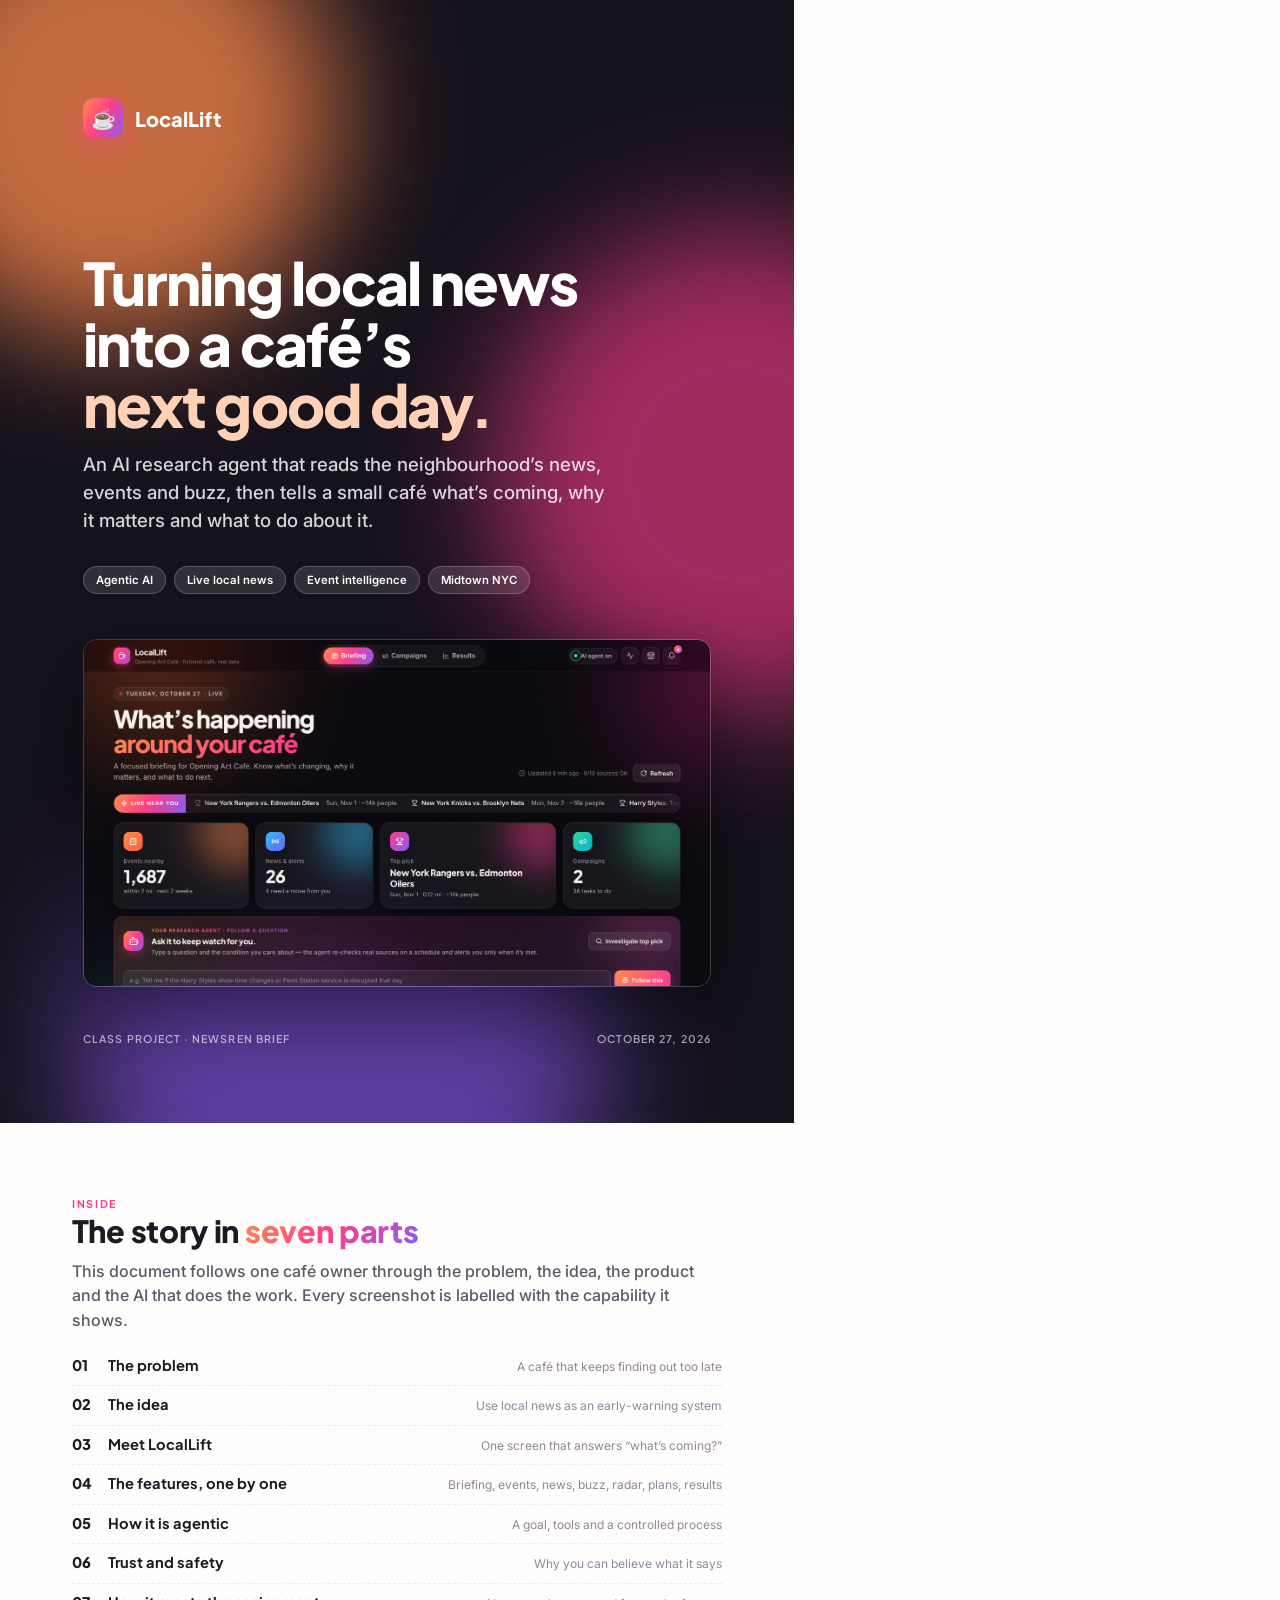
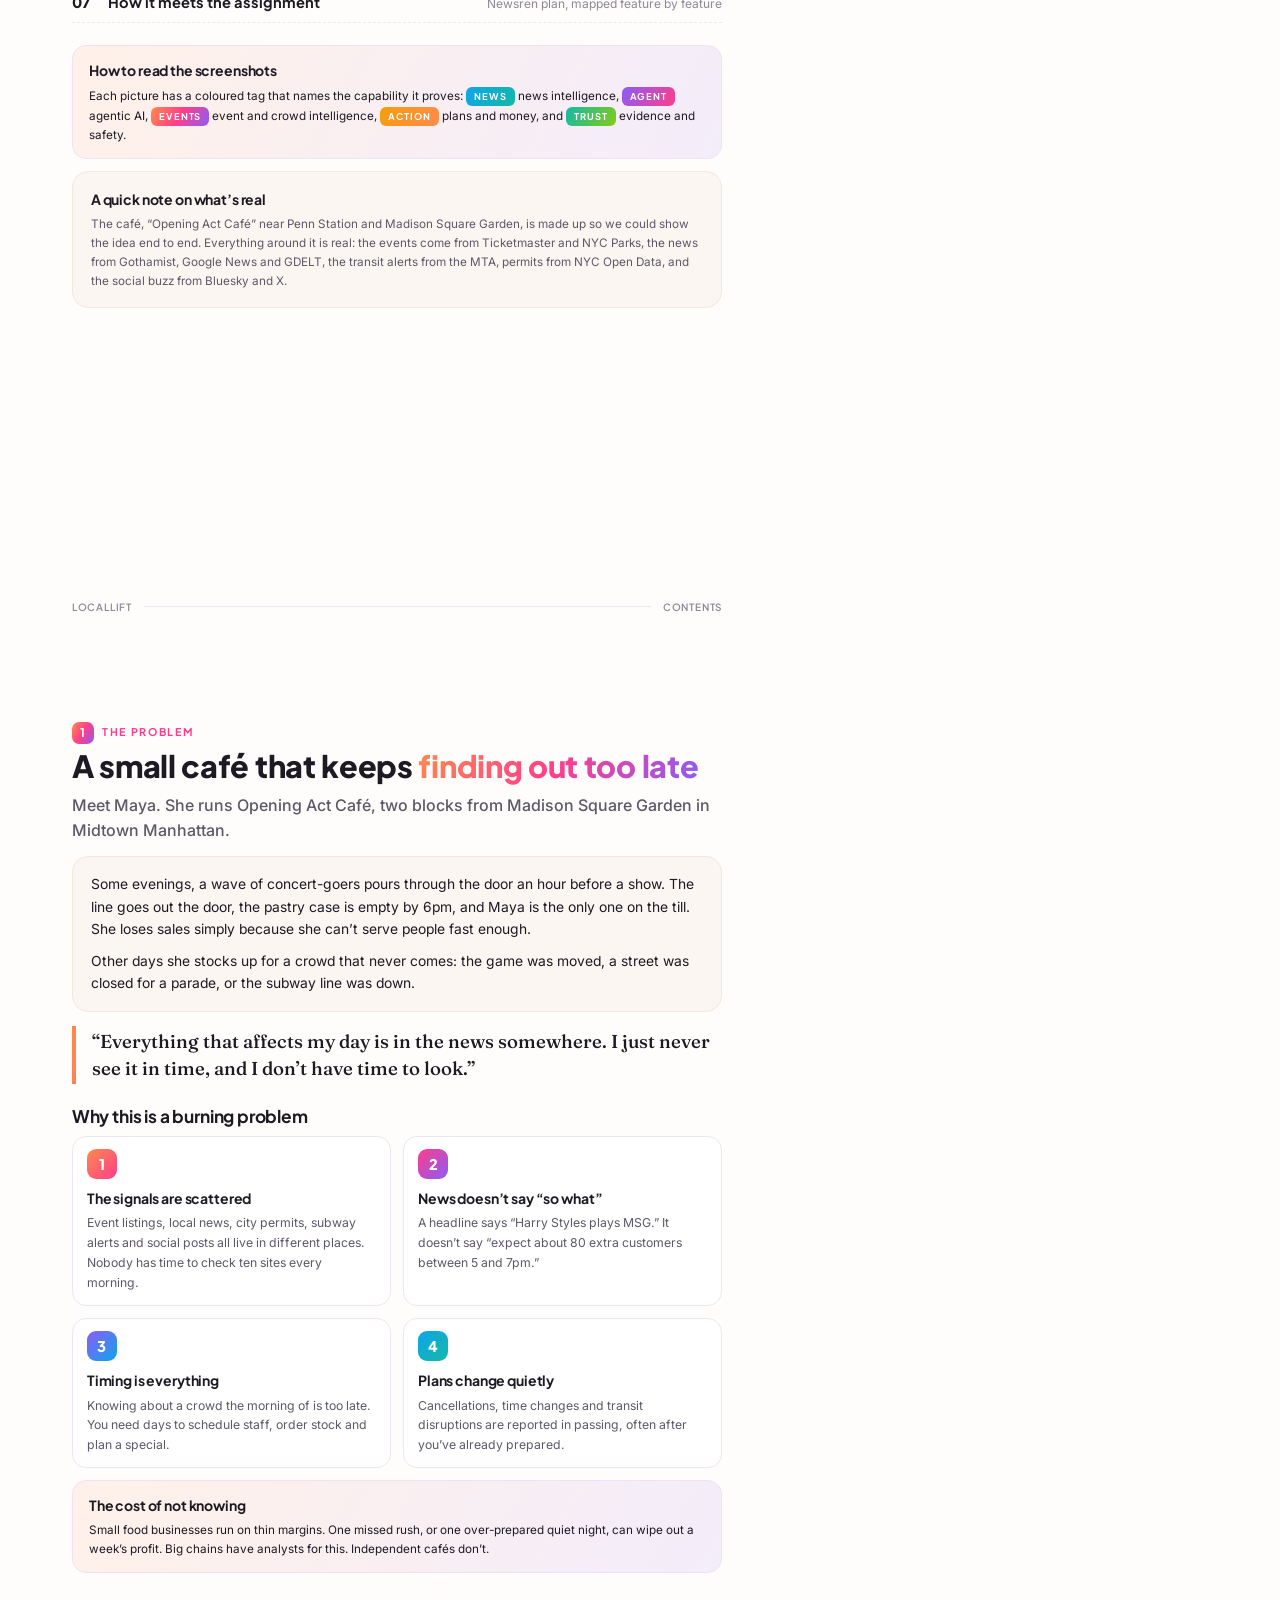
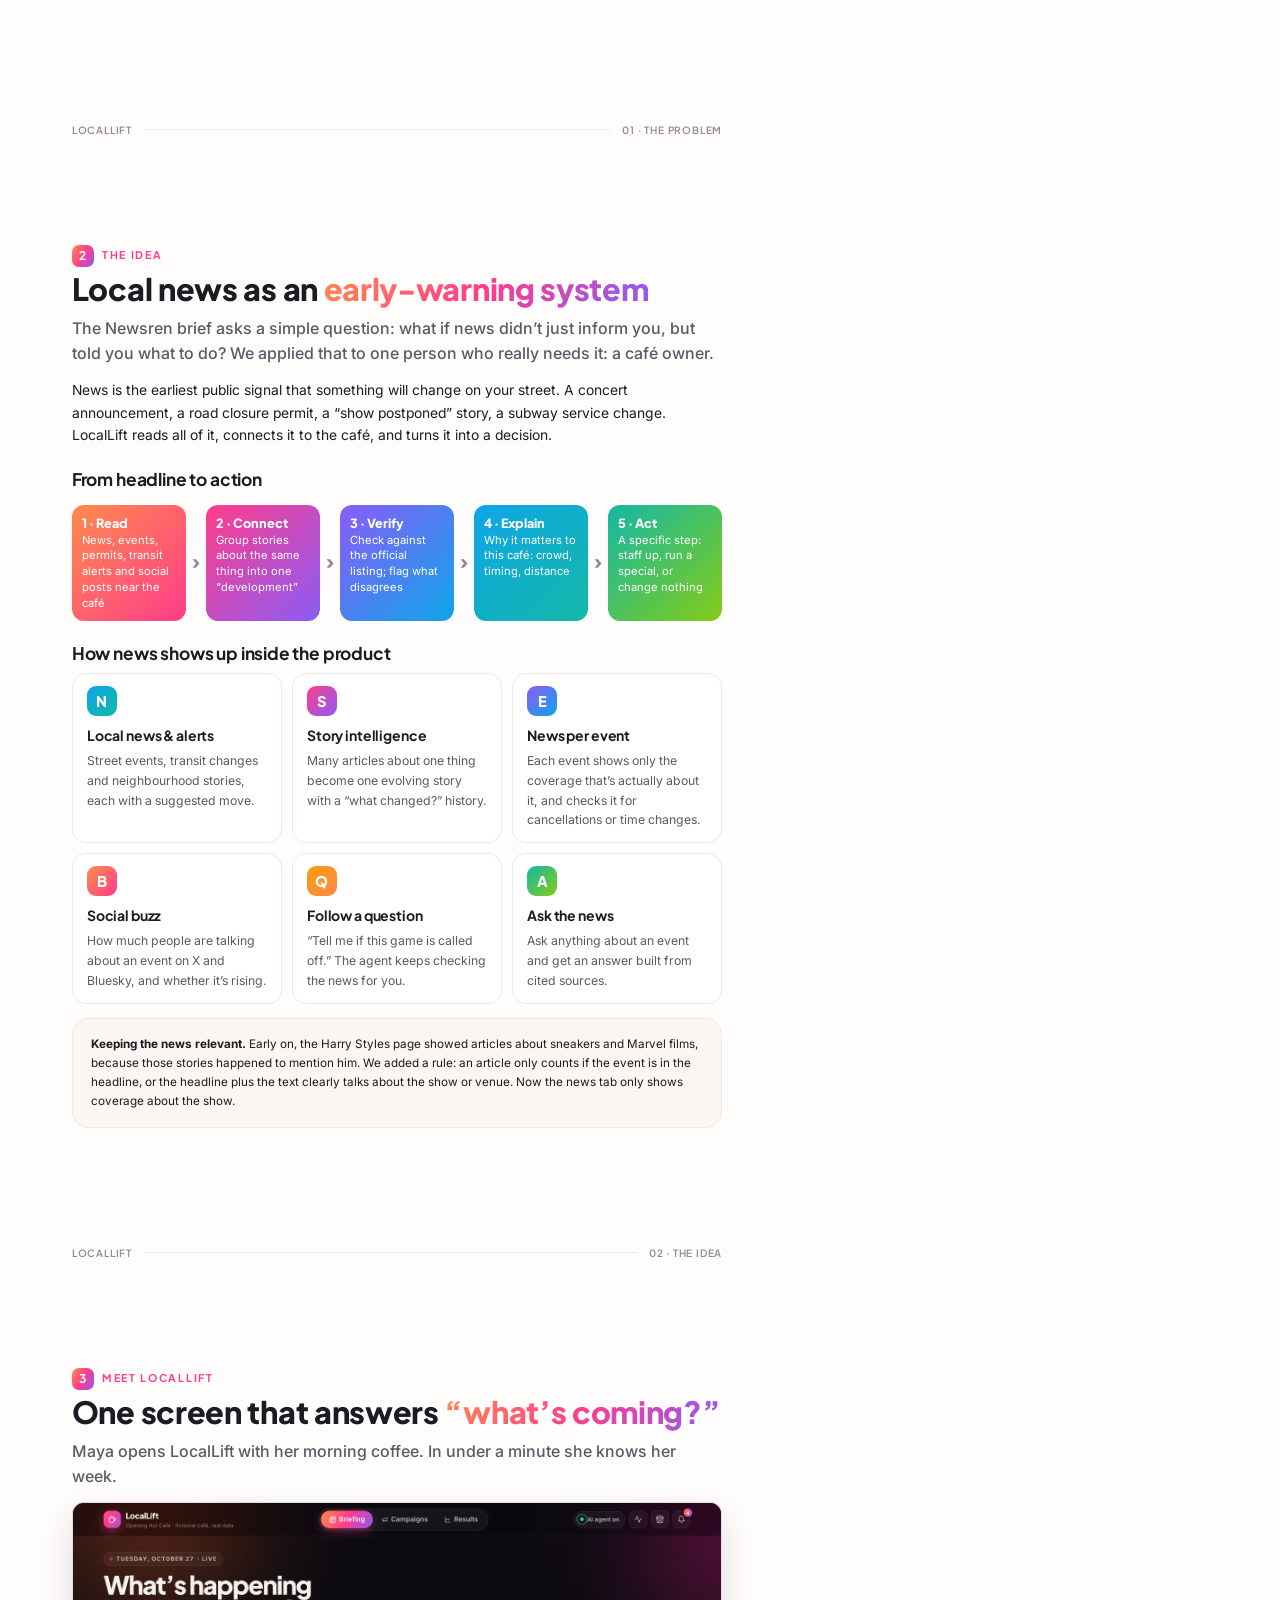
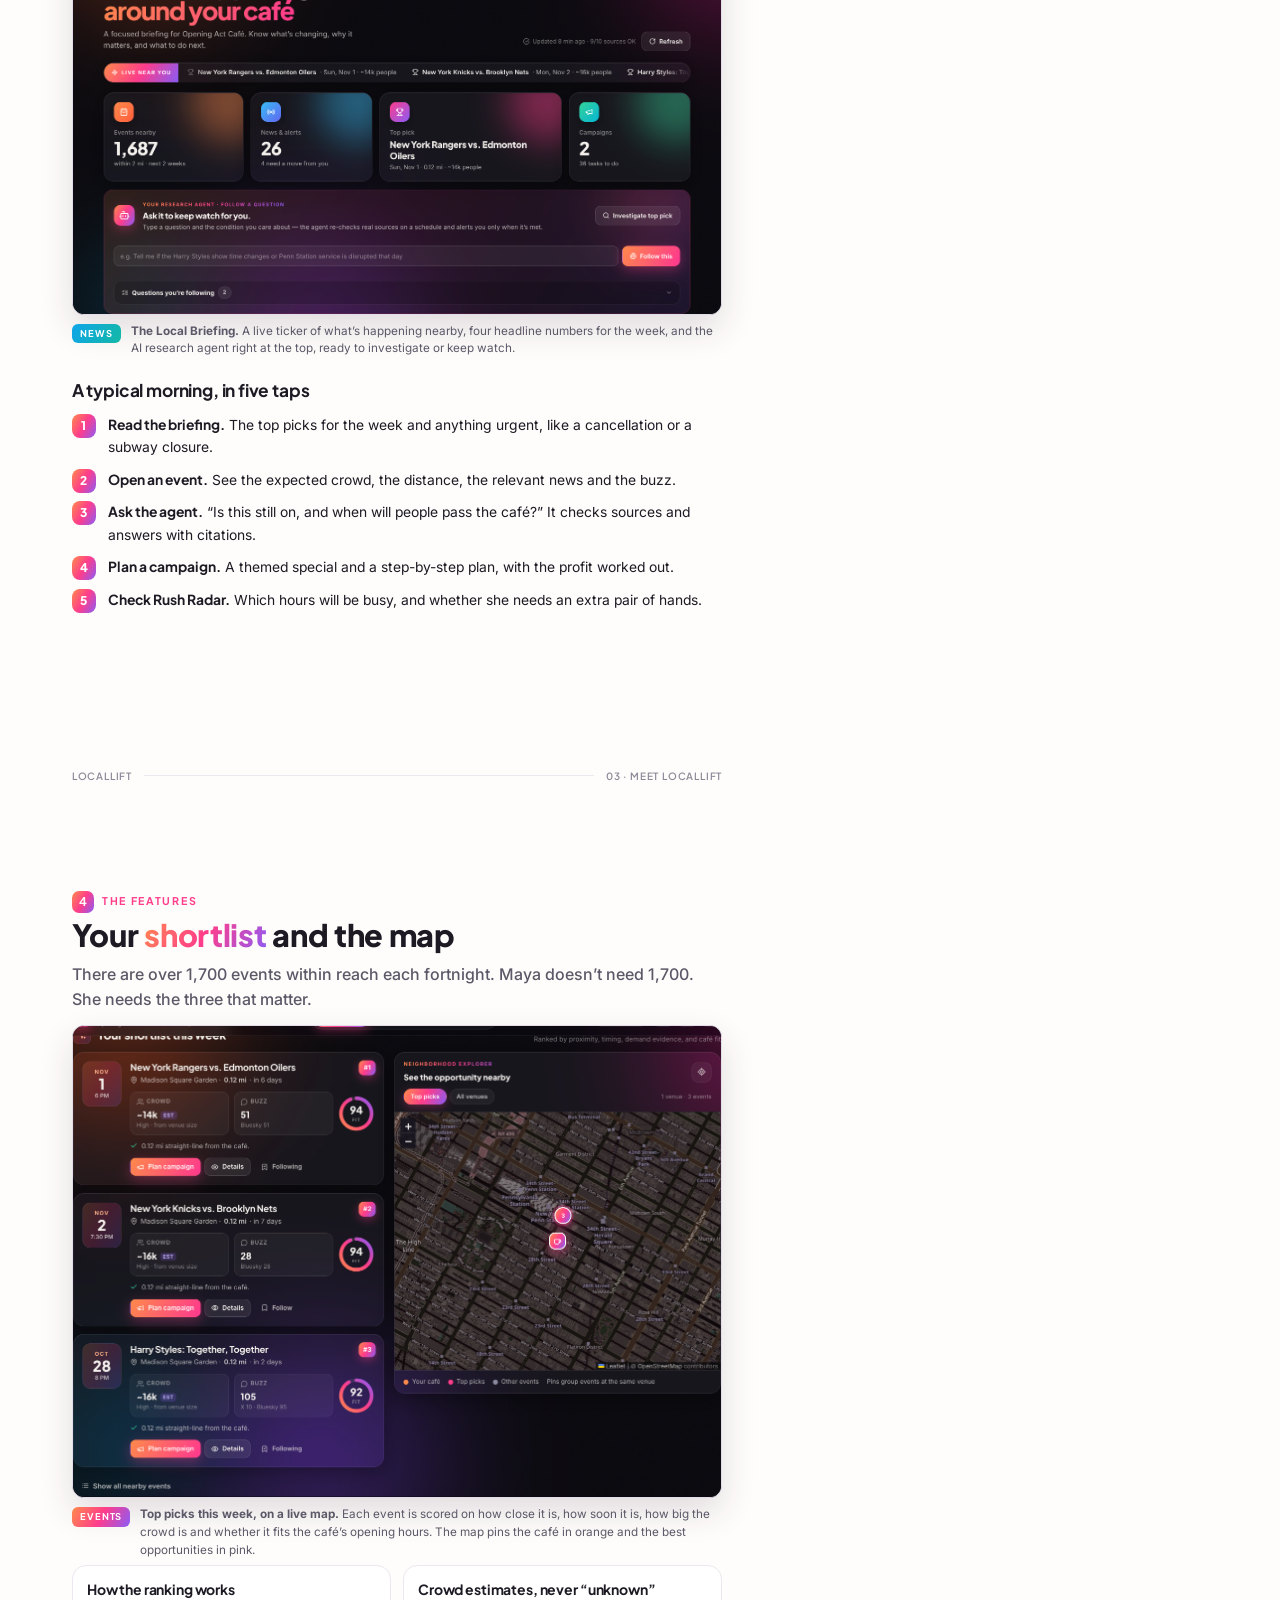
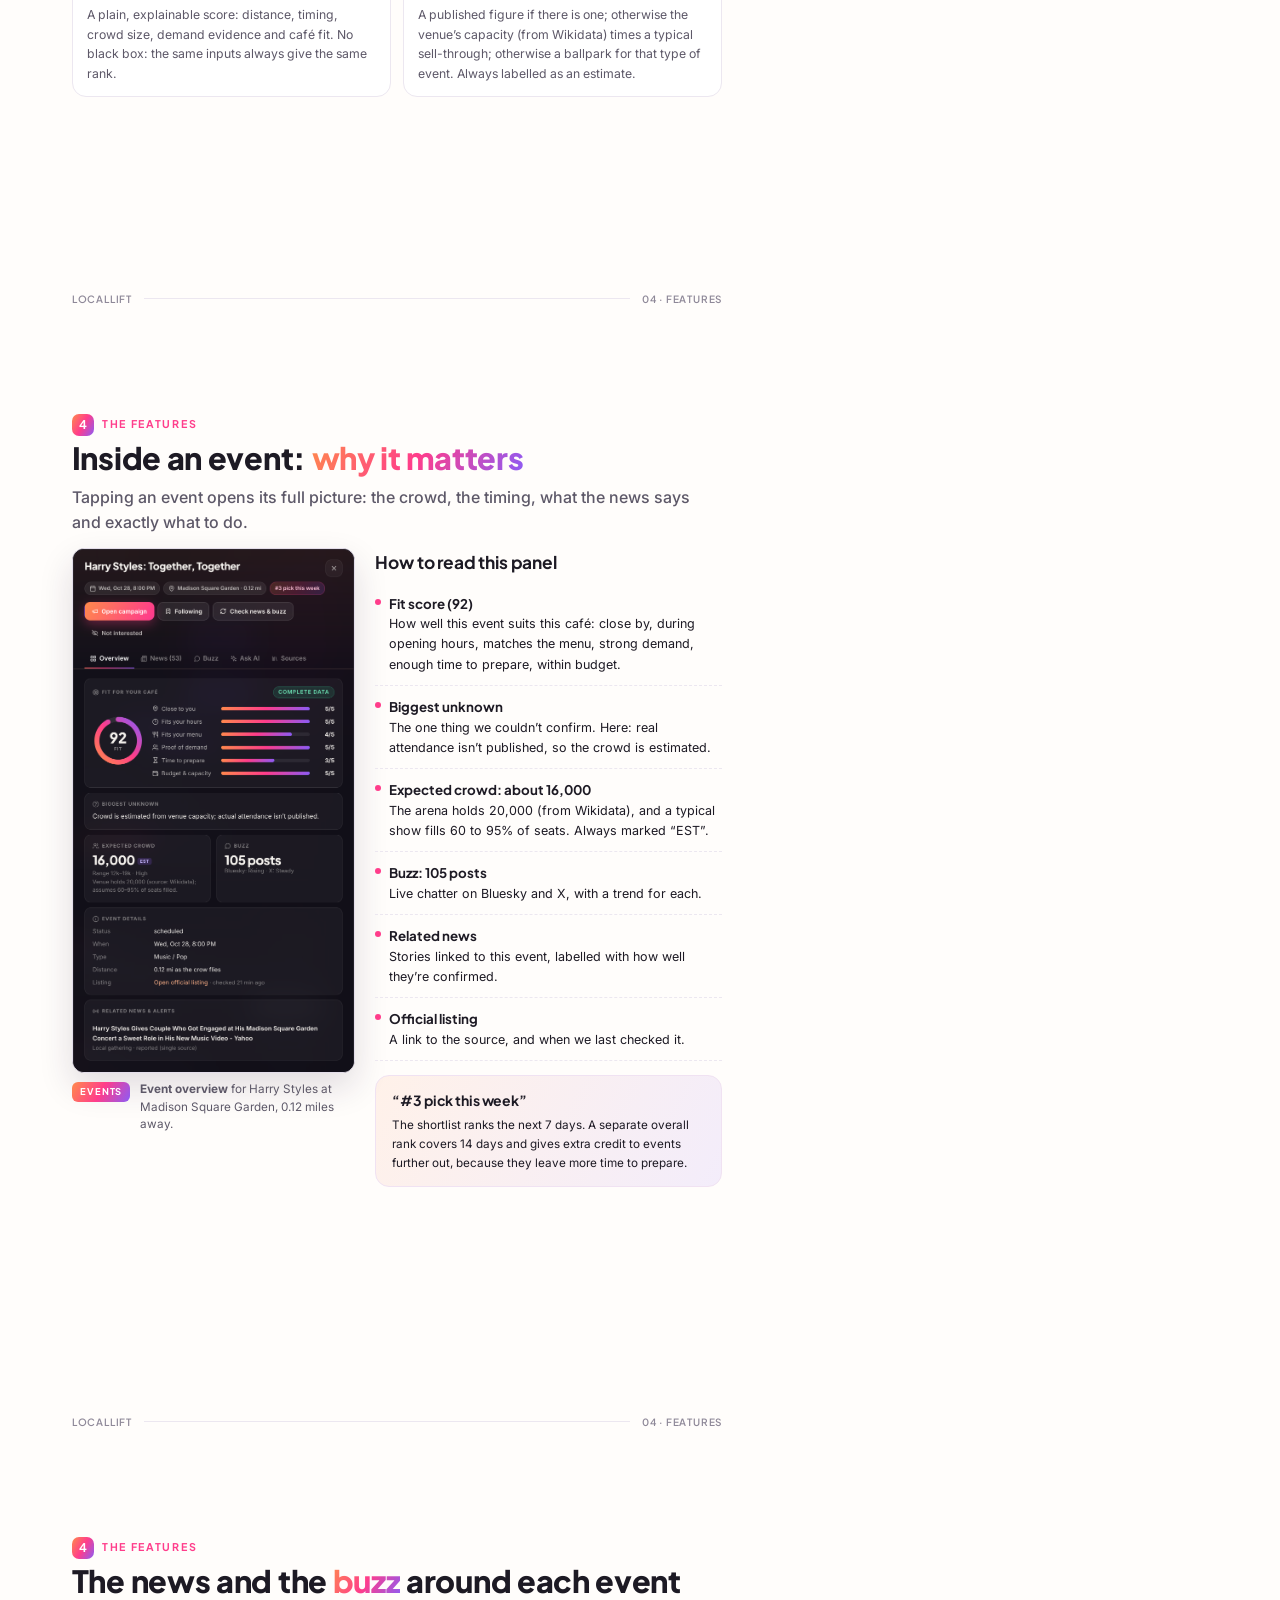
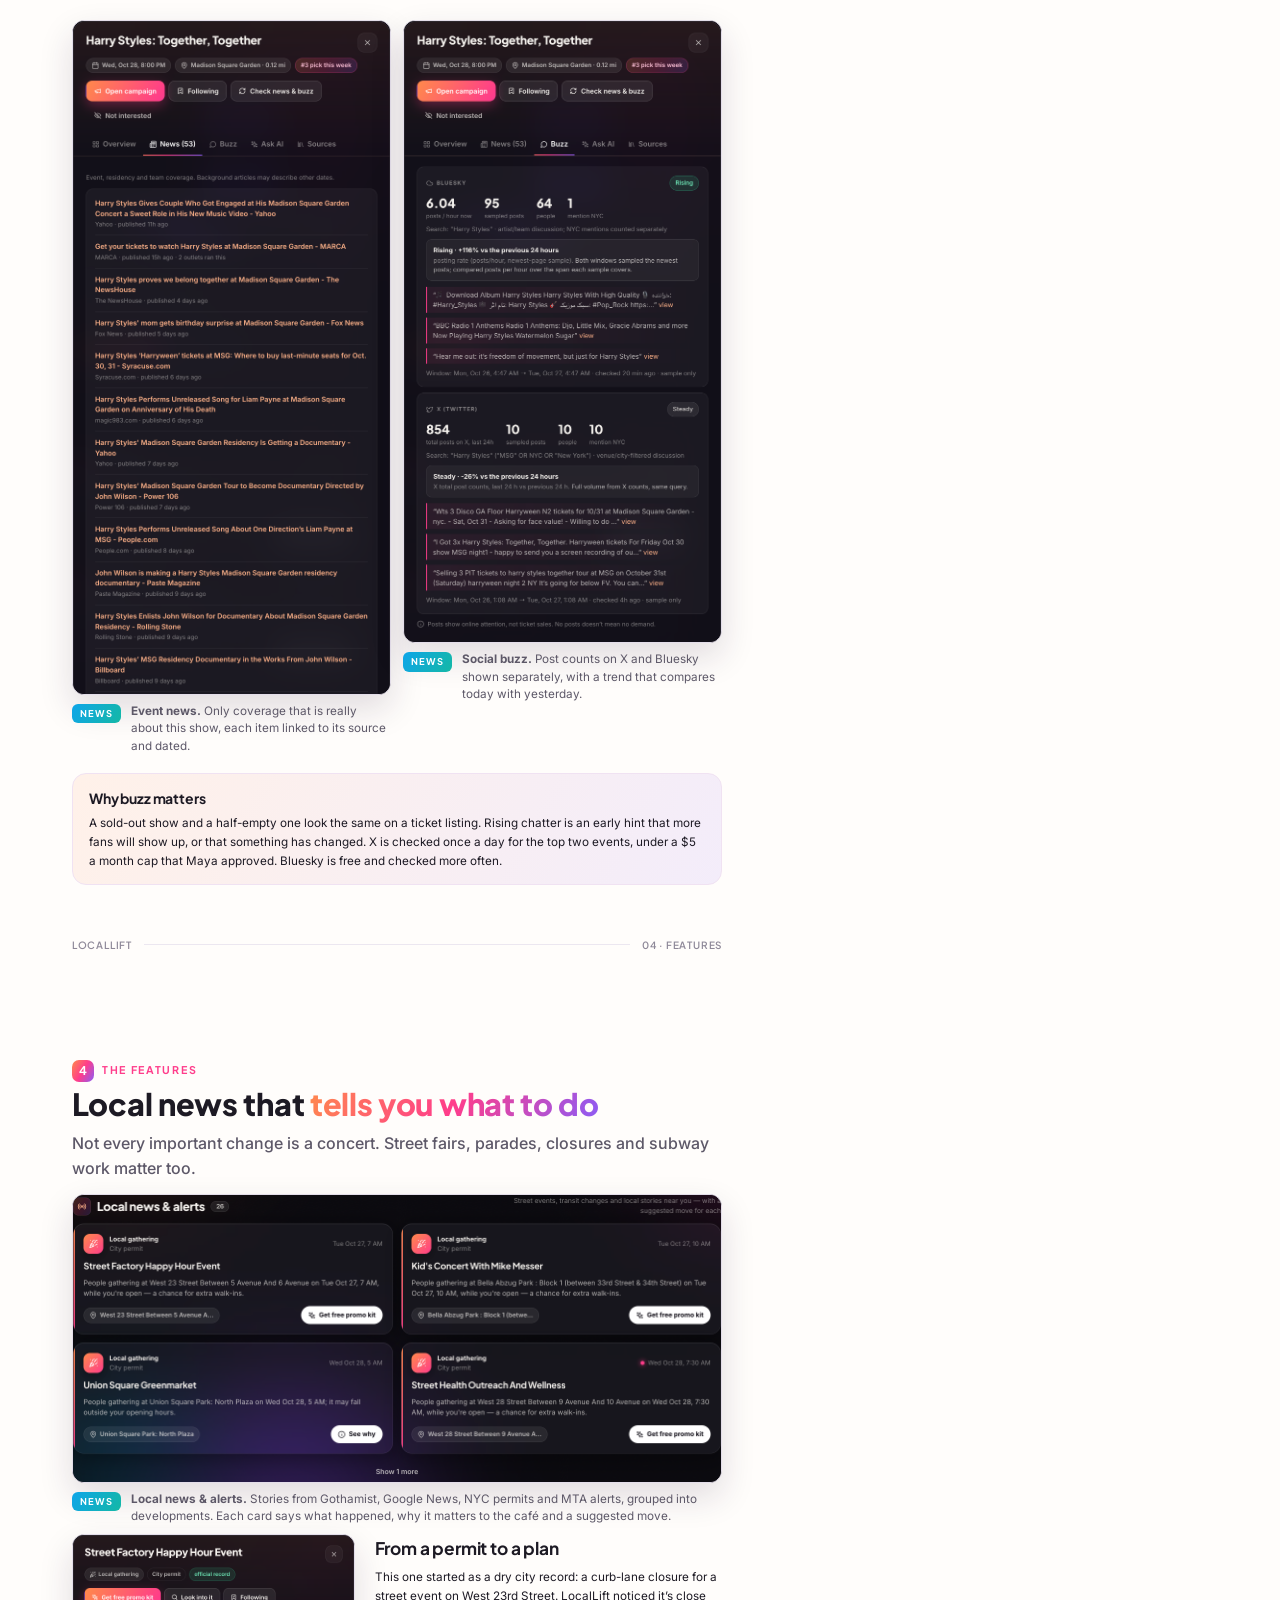
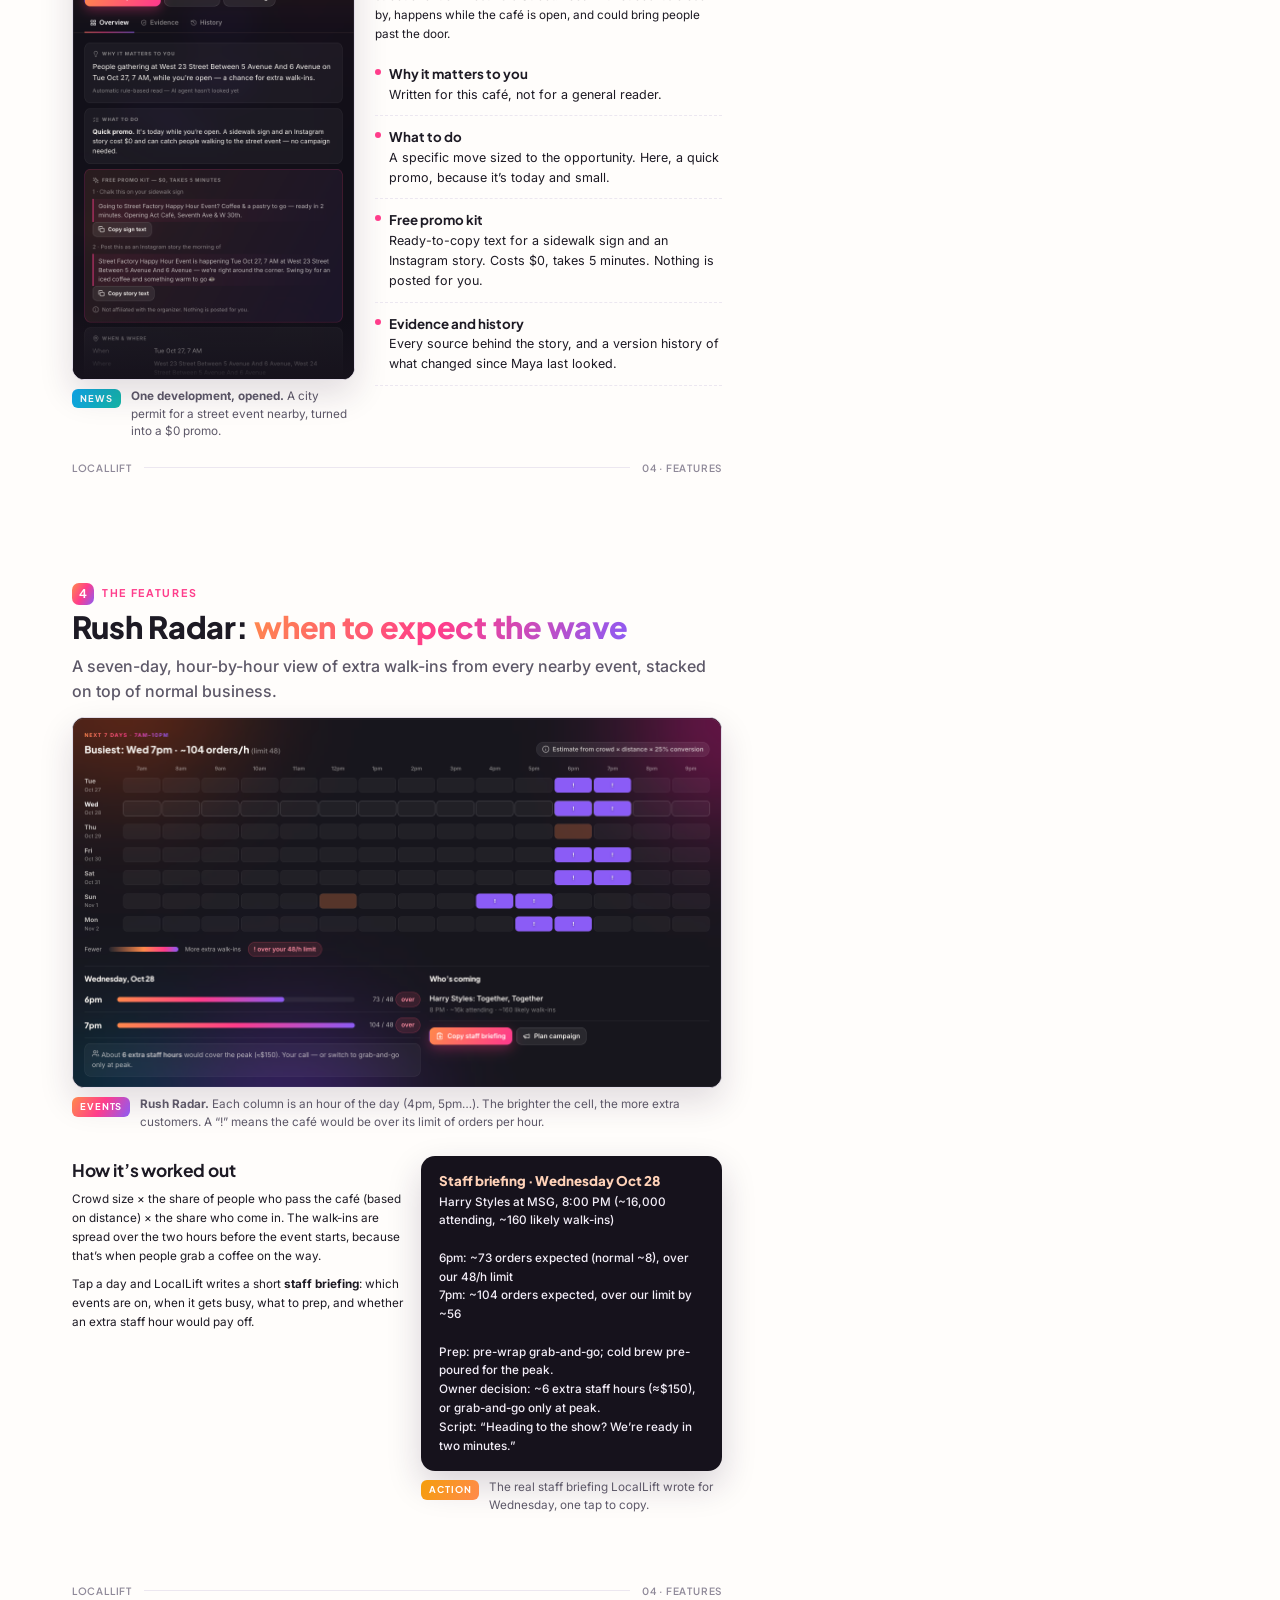
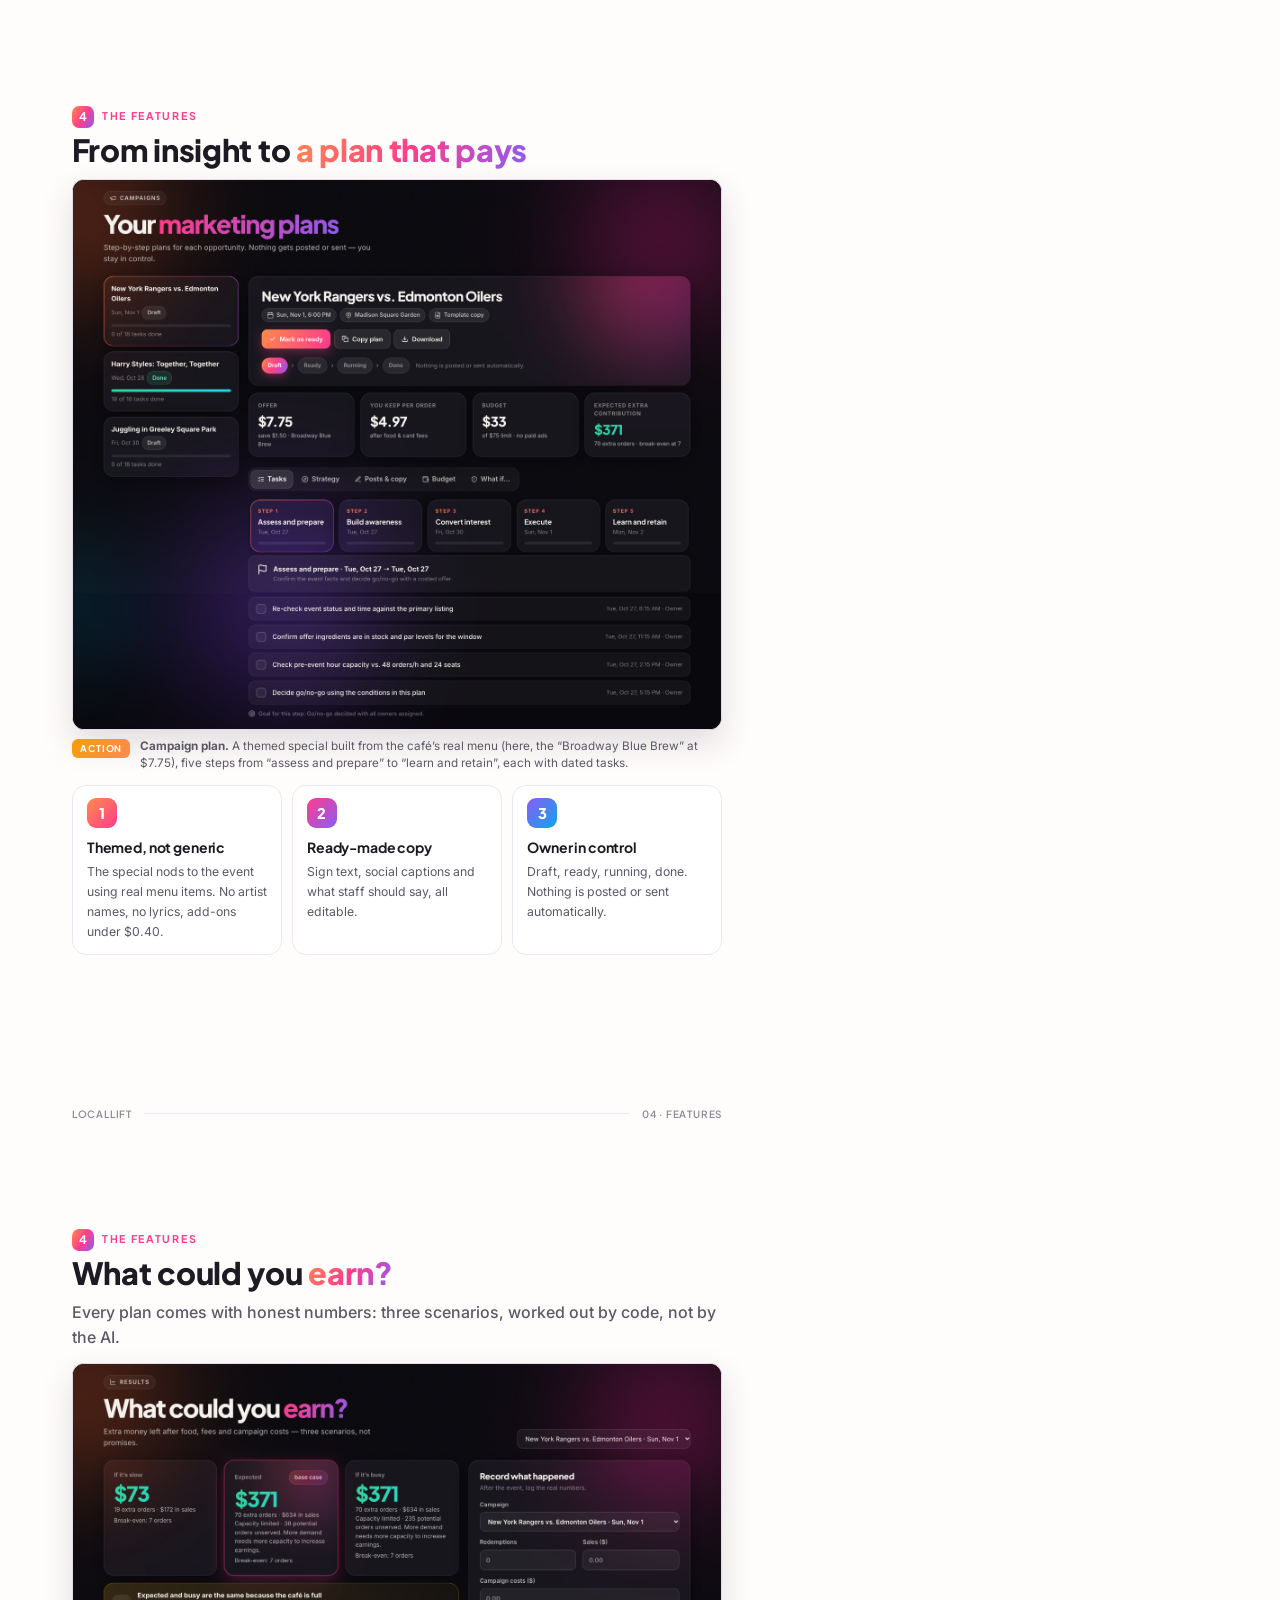
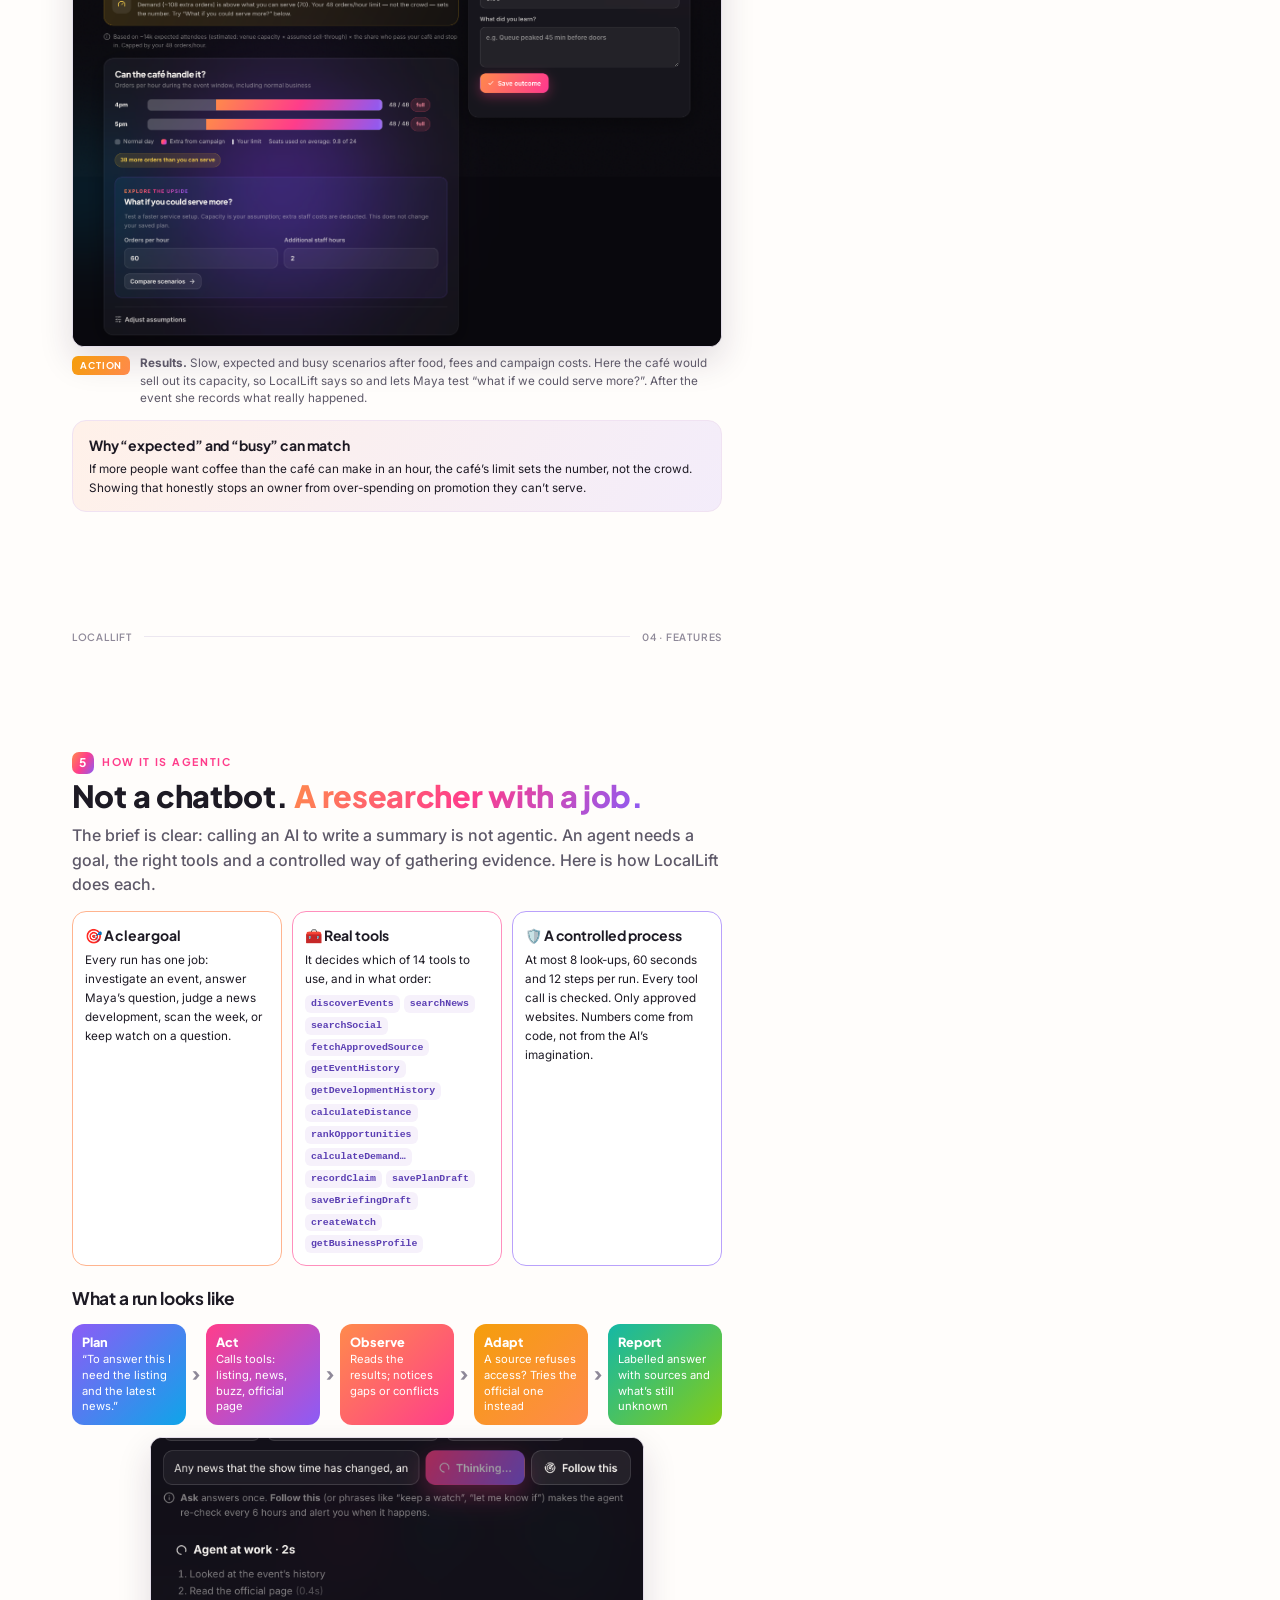
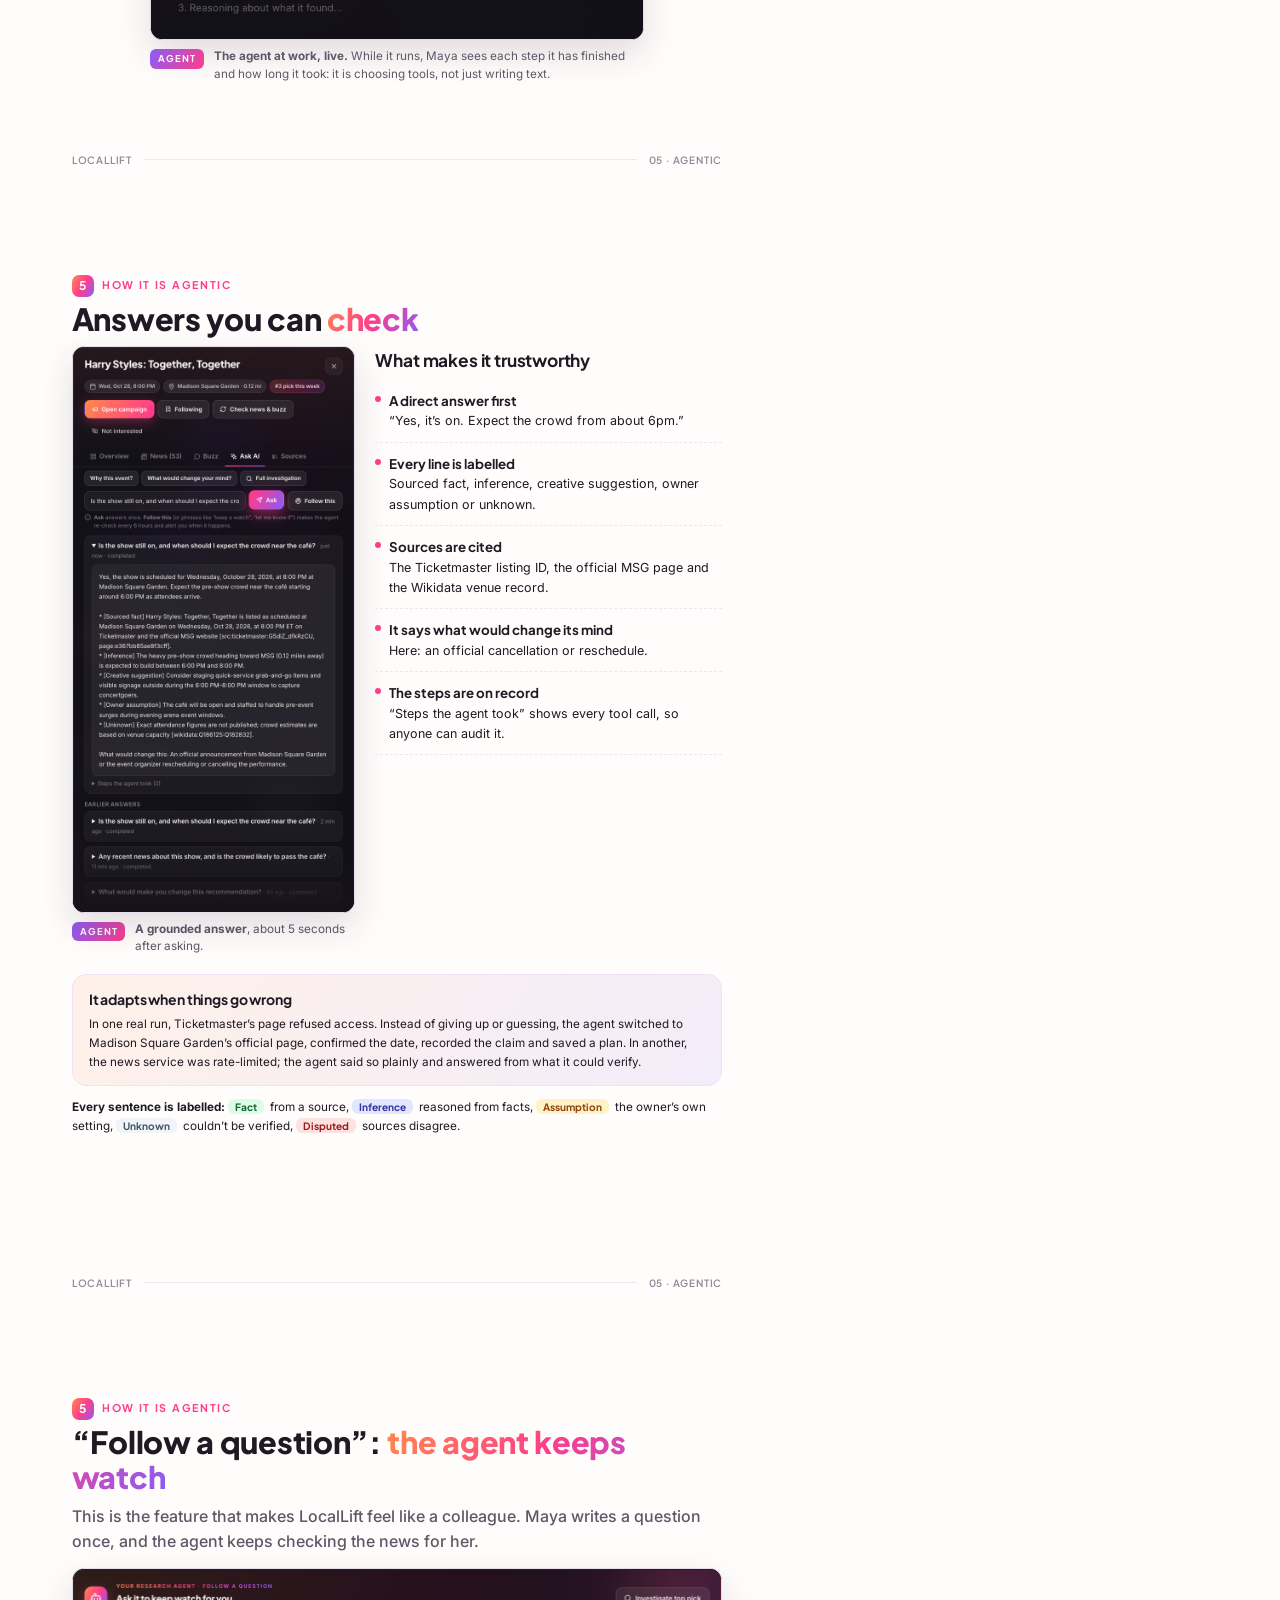
==== docs/report/LocalLift_Story.html @ f9c0c50f "LocalLift: agentic local-news intelligence for a café FastAPI app, background worker, AI research ag" ====
<!doctype html>
<html lang="en">
<head>
<meta charset="utf-8">
<title>LocalLift — The Story</title>
<link rel="stylesheet" href="https://fonts.googleapis.com/css2?family=Inter:wght@400;500;600;700&family=Plus+Jakarta+Sans:wght@500;600;700;800&family=Fraunces:opsz,wght@9..144,500;9..144,600&display=swap">
<style>
  @page { size: A4; margin: 0; }
  :root {
    --ink: #1d1a24; --soft: #5d5868; --faint: #8e8898; --line: #ece7f0;
    --paper: #fffdfb; --cream: #fbf6f1;
    --orange: #ff8a4c; --pink: #ff3d8b; --violet: #8b5cf6; --teal: #14b8a6; --sky: #0ea5e9; --amber: #f59e0b;
    --grad: linear-gradient(120deg, #ff8a4c 0%, #ff3d8b 50%, #8b5cf6 100%);
    --night: #16121c;
  }
  * { box-sizing: border-box; }
  html, body { margin: 0; padding: 0; background: var(--paper); color: var(--ink);
    font: 400 10.4pt/1.62 Inter, system-ui, sans-serif; -webkit-print-color-adjust: exact; print-color-adjust: exact; }
  .page { width: 794px; height: 1123px; padding: 20mm 19mm 18mm; position: relative; page-break-after: always; overflow: hidden; }
  .page:last-child { page-break-after: auto; }
  h1, h2, h3, h4 { font-family: "Plus Jakarta Sans", Inter, sans-serif; margin: 0; letter-spacing: -.01em; }
  h2 { font-size: 23pt; line-height: 1.15; font-weight: 800; margin: 4px 0 10px; }
  h3 { font-size: 13pt; font-weight: 700; margin: 18px 0 6px; }
  h4 { font-size: 10.5pt; font-weight: 700; margin: 0 0 4px; }
  p { margin: 0 0 9px; }
  .grad { background: var(--grad); -webkit-background-clip: text; background-clip: text; color: transparent; }
  .kicker { font: 700 8pt/1 "Plus Jakarta Sans"; letter-spacing: .16em; text-transform: uppercase; color: var(--pink); display: flex; align-items: center; gap: 8px; }
  .kicker .num { display: inline-grid; place-items: center; width: 22px; height: 22px; border-radius: 7px; background: var(--grad); color: #fff; letter-spacing: 0; font-size: 9pt; }
  .lead { font: 500 12pt/1.55 Inter; color: var(--soft); margin-bottom: 14px; }
  .serif { font-family: Fraunces, Georgia, serif; }
  .muted { color: var(--soft); }
  .small { font-size: 8.8pt; }
  .footer { position: absolute; bottom: 9mm; left: 19mm; right: 19mm; display: flex; justify-content: space-between;
    font: 600 7.5pt/1 "Plus Jakarta Sans"; color: var(--faint); letter-spacing: .08em; text-transform: uppercase; }
  .footer .bar { flex: 1; height: 1px; background: var(--line); margin: 0 12px; align-self: center; }

  /* cover */
  .cover { background: var(--night); color: #fff; padding: 0; }
  .cover .blob { position: absolute; border-radius: 50%; filter: blur(60px); opacity: .75; }
  .cover .b1 { width: 120mm; height: 120mm; background: #ff8a4c; top: -30mm; left: -30mm; }
  .cover .b2 { width: 130mm; height: 130mm; background: #ff3d8b; top: 60mm; right: -50mm; opacity: .6; }
  .cover .b3 { width: 140mm; height: 140mm; background: #8b5cf6; bottom: -50mm; left: 20mm; opacity: .6; }
  .cover .inner { position: relative; padding: 26mm 22mm; height: 1123px; display: flex; flex-direction: column; }
  .brand { display: flex; align-items: center; gap: 12px; font: 800 15pt "Plus Jakarta Sans"; }
  .brand .mark { width: 40px; height: 40px; border-radius: 12px; background: var(--grad); display: grid; place-items: center; box-shadow: 0 10px 30px rgba(255,61,139,.45); }
  .cover h1 { font-size: 44pt; line-height: 1.04; font-weight: 800; margin-top: 30mm; letter-spacing: -.03em; }
  .cover .sub { font: 500 14pt/1.5 Inter; color: rgba(255,255,255,.82); margin-top: 16px; max-width: 140mm; }
  .cover .chips { display: flex; flex-wrap: wrap; gap: 8px; margin-top: 22px; margin-bottom: 12mm; }
  .cover .chip { padding: 6px 12px; border-radius: 99px; background: rgba(255,255,255,.12); border: 1px solid rgba(255,255,255,.2); font: 600 8.5pt Inter; }
  .cover .shot-wrap { margin-top: auto; flex: none; border-radius: 14px; overflow: hidden; border: 1px solid rgba(255,255,255,.18); box-shadow: 0 30px 80px rgba(0,0,0,.5); max-height: 92mm; }
  .cover .shot-wrap img { width: 100%; display: block; }
  .cover .meta { display: flex; justify-content: space-between; margin-top: 12mm; font: 600 8pt "Plus Jakarta Sans"; letter-spacing: .1em; text-transform: uppercase; color: rgba(255,255,255,.6); }

  /* blocks */
  .story { background: var(--cream); border-radius: 16px; padding: 16px 18px; border: 1px solid #f2e8de; margin: 12px 0; }
  .story p:last-child { margin: 0; }
  .quote { font: 500 14pt/1.45 Fraunces, Georgia, serif; color: var(--ink); border-left: 4px solid; border-image: var(--grad) 1; padding: 2px 0 2px 16px; margin: 14px 0; }
  .grid2 { display: grid; grid-template-columns: 1fr 1fr; gap: 12px; }
  .grid3 { display: grid; grid-template-columns: repeat(3, 1fr); gap: 10px; }
  .tile { border: 1px solid var(--line); border-radius: 14px; padding: 12px 14px; background: #fff; }
  .tile .ic { width: 30px; height: 30px; border-radius: 9px; display: grid; place-items: center; color: #fff; font: 800 11pt "Plus Jakarta Sans"; margin-bottom: 8px; }
  .tile p { font-size: 9.2pt; color: var(--soft); margin: 0; }
  .c1 { background: linear-gradient(135deg,#ff8a4c,#ff3d8b); } .c2 { background: linear-gradient(135deg,#ff3d8b,#8b5cf6); }
  .c3 { background: linear-gradient(135deg,#8b5cf6,#0ea5e9); } .c4 { background: linear-gradient(135deg,#0ea5e9,#14b8a6); }
  .c5 { background: linear-gradient(135deg,#14b8a6,#84cc16); } .c6 { background: linear-gradient(135deg,#f59e0b,#ff8a4c); }

  figure { margin: 12px 0 6px; }
  .side { display: grid; grid-template-columns: .9fr 1.1fr; gap: 20px; align-items: start; margin-top: 8px; }
  .side figure { margin-top: 0; }
  .crop { position: relative; overflow: hidden; }
  .crop::after { content: ""; position: absolute; left: 0; right: 0; bottom: 0; height: 60px; background: linear-gradient(transparent, #16121c); }
  .pointlist { list-style: none; padding: 0; margin: 0; }
  .pointlist li { padding: 10px 0 10px 14px; border-bottom: 1px dashed var(--line); position: relative; font-size: 9.4pt; }
  .pointlist li::before { content: ""; position: absolute; left: 0; top: 16px; width: 6px; height: 6px; border-radius: 50%; background: var(--pink); }
  .pointlist li b { font-family: "Plus Jakarta Sans"; display: block; font-size: 10pt; color: var(--ink); }
  .memo { background: var(--night); color: #f3eef8; border-radius: 14px; padding: 16px 18px; font: 500 8.8pt/1.6 Inter; white-space: pre-line; box-shadow: 0 14px 34px rgba(40,20,60,.18); }
  .memo .t { font: 800 10pt "Plus Jakarta Sans"; color: #ffd2b8; display: block; margin-bottom: 4px; }
  .stack { display: flex; flex-direction: column; gap: 10px; }
  figure .frame { border-radius: 12px; overflow: hidden; border: 1px solid #e3dde9; box-shadow: 0 14px 34px rgba(40,20,60,.14); background: var(--night); }
  figure img { width: 100%; display: block; }
  figcaption { display: flex; gap: 10px; align-items: flex-start; margin-top: 8px; font-size: 8.8pt; color: var(--soft); line-height: 1.5; }
  .cap-tag { flex: none; font: 700 7pt/1 "Plus Jakarta Sans"; letter-spacing: .1em; text-transform: uppercase; color: #fff; background: var(--grad); padding: 5px 8px; border-radius: 6px; margin-top: 1px; }
  .cap-tag.news { background: linear-gradient(120deg,#0ea5e9,#14b8a6); }
  .cap-tag.agent { background: linear-gradient(120deg,#8b5cf6,#ff3d8b); }
  .cap-tag.money { background: linear-gradient(120deg,#f59e0b,#ff8a4c); }
  .cap-tag.trust { background: linear-gradient(120deg,#14b8a6,#84cc16); }

  .steps { counter-reset: s; list-style: none; padding: 0; margin: 10px 0; }
  .steps li { counter-increment: s; position: relative; padding: 0 0 10px 36px; }
  .steps li::before { content: counter(s); position: absolute; left: 0; top: 0; width: 24px; height: 24px; border-radius: 8px; background: var(--grad); color: #fff; font: 800 9pt/24px "Plus Jakarta Sans"; text-align: center; }
  .steps li b { font-family: "Plus Jakarta Sans"; }

  table { width: 100%; border-collapse: separate; border-spacing: 0; font-size: 9pt; margin: 10px 0; border: 1px solid var(--line); border-radius: 12px; overflow: hidden; }
  th { text-align: left; font: 700 7.8pt "Plus Jakarta Sans"; letter-spacing: .08em; text-transform: uppercase; color: var(--soft); background: var(--cream); padding: 9px 11px; }
  td { padding: 9px 11px; border-top: 1px solid var(--line); vertical-align: top; }
  td b { font-family: "Plus Jakarta Sans"; }
  .pill { display: inline-block; padding: 2px 8px; border-radius: 99px; font: 700 7.5pt "Plus Jakarta Sans"; }
  .pill.ok { background: #dcfce7; color: #166534; } .pill.part { background: #fef3c7; color: #92400e; }

  .flow { display: flex; align-items: stretch; gap: 6px; margin: 12px 0; }
  .flow .node { flex: 1; border-radius: 12px; padding: 10px; color: #fff; font-size: 8.4pt; line-height: 1.4; }
  .flow .node b { display: block; font: 800 9.5pt "Plus Jakarta Sans"; margin-bottom: 2px; }
  .flow .arrow { align-self: center; color: var(--faint); font: 800 14pt Inter; }

  .loop { display: grid; grid-template-columns: 1fr 1fr 1fr; gap: 10px; margin: 12px 0; position: relative; }
  .loop .box { border-radius: 14px; padding: 12px; border: 1.5px solid; background: #fff; font-size: 8.8pt; }
  .loop .box h4 { display: flex; align-items: center; gap: 6px; }
  .loop .box.g { border-color: #ffb48f; } .loop .box.t { border-color: #ff8fbd; } .loop .box.r { border-color: #b9a1fb; }
  .loop .tools { display: flex; flex-wrap: wrap; gap: 4px; margin-top: 6px; }
  .loop .tools span { font: 600 7.4pt/1 "JetBrains Mono", Menlo, monospace; padding: 4px 6px; border-radius: 6px; background: #f6f1fb; color: #5b3fb3; }

  .callout { border-radius: 14px; padding: 13px 16px; background: linear-gradient(120deg, rgba(255,138,76,.10), rgba(139,92,246,.10)); border: 1px solid #f0e2f2; margin: 12px 0; }
  .callout h4 { margin-bottom: 4px; }
  .callout p:last-child { margin: 0; }
  .twocol { display: grid; grid-template-columns: 1.05fr .95fr; gap: 16px; align-items: start; }
  .label { display: inline-block; padding: 1px 7px; border-radius: 6px; font: 700 7.6pt "Plus Jakarta Sans"; margin-right: 3px; }
  .l-fact { background: #dcfce7; color: #166534; } .l-inf { background: #e0e7ff; color: #3730a3; } .l-ass { background: #fef3c7; color: #92400e; }
  .l-unk { background: #f1f5f9; color: #475569; } .l-dis { background: #fee2e2; color: #991b1b; }
  ul.clean { padding-left: 18px; margin: 6px 0 10px; } ul.clean li { margin-bottom: 4px; }
  .toc { margin-top: 10px; }
  .toc a { display: flex; align-items: baseline; gap: 10px; padding: 9px 0; border-bottom: 1px dashed var(--line); color: var(--ink); text-decoration: none; }
  .toc .n { font: 800 11pt "Plus Jakarta Sans"; width: 26px; } .toc .t { font: 700 11pt "Plus Jakarta Sans"; } .toc .d { color: var(--faint); font-size: 9pt; margin-left: auto; }
</style>
</head>
<body>

<!-- ============ COVER ============ -->
<section class="page cover">
  <div class="blob b1"></div><div class="blob b2"></div><div class="blob b3"></div>
  <div class="inner">
    <div class="brand"><div class="mark">☕</div>LocalLift</div>
    <h1>Turning local news<br>into a café’s<br><span style="color:#ffd2b8">next good day.</span></h1>
    <p class="sub">An AI research agent that reads the neighbourhood’s news, events and buzz, then tells a small café what’s coming, why it matters and what to do about it.</p>
    <div class="chips"><span class="chip">Agentic AI</span><span class="chip">Live local news</span><span class="chip">Event intelligence</span><span class="chip">Midtown NYC</span></div>
    <div class="shot-wrap"><img src="shots/s01_briefing.png" alt="LocalLift briefing home"></div>
    <div class="meta"><span>Class project · Newsren brief</span><span>October 27, 2026</span></div>
  </div>
</section>

<!-- ============ CONTENTS ============ -->
<section class="page">
  <div class="kicker">Inside</div>
  <h2>The story in <span class="grad">seven parts</span></h2>
  <p class="lead">This document follows one café owner through the problem, the idea, the product and the AI that does the work. Every screenshot is labelled with the capability it shows.</p>
  <div class="toc">
    <a><span class="n">01</span><span class="t">The problem</span><span class="d">A café that keeps finding out too late</span></a>
    <a><span class="n">02</span><span class="t">The idea</span><span class="d">Use local news as an early-warning system</span></a>
    <a><span class="n">03</span><span class="t">Meet LocalLift</span><span class="d">One screen that answers “what’s coming?”</span></a>
    <a><span class="n">04</span><span class="t">The features, one by one</span><span class="d">Briefing, events, news, buzz, radar, plans, results</span></a>
    <a><span class="n">05</span><span class="t">How it is agentic</span><span class="d">A goal, tools and a controlled process</span></a>
    <a><span class="n">06</span><span class="t">Trust and safety</span><span class="d">Why you can believe what it says</span></a>
    <a><span class="n">07</span><span class="t">How it meets the assignment</span><span class="d">Newsren plan, mapped feature by feature</span></a>
  </div>
  <div class="callout" style="margin-top:22px">
    <h4>How to read the screenshots</h4>
    <p class="small">Each picture has a coloured tag that names the capability it proves:
      <span class="cap-tag news" style="display:inline-block">News</span> news intelligence,
      <span class="cap-tag agent" style="display:inline-block">Agent</span> agentic AI,
      <span class="cap-tag" style="display:inline-block">Events</span> event and crowd intelligence,
      <span class="cap-tag money" style="display:inline-block">Action</span> plans and money, and
      <span class="cap-tag trust" style="display:inline-block">Trust</span> evidence and safety.</p>
  </div>
  <div class="story">
    <h4>A quick note on what’s real</h4>
    <p class="small muted">The café, “Opening Act Café” near Penn Station and Madison Square Garden, is made up so we could show the idea end to end. Everything around it is real: the events come from Ticketmaster and NYC Parks, the news from Gothamist, Google News and GDELT, the transit alerts from the MTA, permits from NYC Open Data, and the social buzz from Bluesky and X.</p>
  </div>
  <div class="footer"><span>LocalLift</span><span class="bar"></span><span>Contents</span></div>
</section>

<!-- ============ 01 PROBLEM ============ -->
<section class="page">
  <div class="kicker"><span class="num">1</span>The problem</div>
  <h2>A small café that keeps <span class="grad">finding out too late</span></h2>
  <p class="lead">Meet Maya. She runs Opening Act Café, two blocks from Madison Square Garden in Midtown Manhattan.</p>
  <div class="story">
    <p>Some evenings, a wave of concert-goers pours through the door an hour before a show. The line goes out the door, the pastry case is empty by 6pm, and Maya is the only one on the till. She loses sales simply because she can’t serve people fast enough.</p>
    <p>Other days she stocks up for a crowd that never comes: the game was moved, a street was closed for a parade, or the subway line was down.</p>
  </div>
  <div class="quote">“Everything that affects my day is in the news somewhere. I just never see it in time, and I don’t have time to look.”</div>
  <h3>Why this is a burning problem</h3>
  <div class="grid2">
    <div class="tile"><div class="ic c1">1</div><h4>The signals are scattered</h4><p>Event listings, local news, city permits, subway alerts and social posts all live in different places. Nobody has time to check ten sites every morning.</p></div>
    <div class="tile"><div class="ic c2">2</div><h4>News doesn’t say “so what”</h4><p>A headline says “Harry Styles plays MSG.” It doesn’t say “expect about 80 extra customers between 5 and 7pm.”</p></div>
    <div class="tile"><div class="ic c3">3</div><h4>Timing is everything</h4><p>Knowing about a crowd the morning of is too late. You need days to schedule staff, order stock and plan a special.</p></div>
    <div class="tile"><div class="ic c4">4</div><h4>Plans change quietly</h4><p>Cancellations, time changes and transit disruptions are reported in passing, often after you’ve already prepared.</p></div>
  </div>
  <div class="callout">
    <h4>The cost of not knowing</h4>
    <p class="small">Small food businesses run on thin margins. One missed rush, or one over-prepared quiet night, can wipe out a week’s profit. Big chains have analysts for this. Independent cafés don’t.</p>
  </div>
  <div class="footer"><span>LocalLift</span><span class="bar"></span><span>01 · The problem</span></div>
</section>

<!-- ============ 02 IDEA ============ -->
<section class="page">
  <div class="kicker"><span class="num">2</span>The idea</div>
  <h2>Local news as an <span class="grad">early-warning system</span></h2>
  <p class="lead">The Newsren brief asks a simple question: what if news didn’t just inform you, but told you what to do? We applied that to one person who really needs it: a café owner.</p>
  <p>News is the earliest public signal that something will change on your street. A concert announcement, a road closure permit, a “show postponed” story, a subway service change. LocalLift reads all of it, connects it to the café, and turns it into a decision.</p>
  <h3>From headline to action</h3>
  <div class="flow">
    <div class="node c1"><b>1 · Read</b>News, events, permits, transit alerts and social posts near the café</div><div class="arrow">›</div>
    <div class="node c2"><b>2 · Connect</b>Group stories about the same thing into one “development”</div><div class="arrow">›</div>
    <div class="node c3"><b>3 · Verify</b>Check against the official listing; flag what disagrees</div><div class="arrow">›</div>
    <div class="node c4"><b>4 · Explain</b>Why it matters to this café: crowd, timing, distance</div><div class="arrow">›</div>
    <div class="node c5"><b>5 · Act</b>A specific step: staff up, run a special, or change nothing</div>
  </div>
  <h3>How news shows up inside the product</h3>
  <div class="grid3">
    <div class="tile"><div class="ic c4">N</div><h4>Local news &amp; alerts</h4><p>Street events, transit changes and neighbourhood stories, each with a suggested move.</p></div>
    <div class="tile"><div class="ic c2">S</div><h4>Story intelligence</h4><p>Many articles about one thing become one evolving story with a “what changed?” history.</p></div>
    <div class="tile"><div class="ic c3">E</div><h4>News per event</h4><p>Each event shows only the coverage that’s actually about it, and checks it for cancellations or time changes.</p></div>
    <div class="tile"><div class="ic c1">B</div><h4>Social buzz</h4><p>How much people are talking about an event on X and Bluesky, and whether it’s rising.</p></div>
    <div class="tile"><div class="ic c6">Q</div><h4>Follow a question</h4><p>“Tell me if this game is called off.” The agent keeps checking the news for you.</p></div>
    <div class="tile"><div class="ic c5">A</div><h4>Ask the news</h4><p>Ask anything about an event and get an answer built from cited sources.</p></div>
  </div>
  <div class="story" style="margin-top:14px">
    <p class="small"><b>Keeping the news relevant.</b> Early on, the Harry Styles page showed articles about sneakers and Marvel films, because those stories happened to mention him. We added a rule: an article only counts if the event is in the headline, or the headline plus the text clearly talks about the show or venue. Now the news tab only shows coverage about the show.</p>
  </div>
  <div class="footer"><span>LocalLift</span><span class="bar"></span><span>02 · The idea</span></div>
</section>

<!-- ============ 03 MEET ============ -->
<section class="page">
  <div class="kicker"><span class="num">3</span>Meet LocalLift</div>
  <h2>One screen that answers <span class="grad">“what’s coming?”</span></h2>
  <p class="lead">Maya opens LocalLift with her morning coffee. In under a minute she knows her week.</p>
  <figure>
    <div class="frame"><img src="shots/s01_briefing.png" alt=""></div>
    <figcaption><span class="cap-tag news">News</span><span><b>The Local Briefing.</b> A live ticker of what’s happening nearby, four headline numbers for the week, and the AI research agent right at the top, ready to investigate or keep watch.</span></figcaption>
  </figure>
  <h3>A typical morning, in five taps</h3>
  <ol class="steps">
    <li><b>Read the briefing.</b> The top picks for the week and anything urgent, like a cancellation or a subway closure.</li>
    <li><b>Open an event.</b> See the expected crowd, the distance, the relevant news and the buzz.</li>
    <li><b>Ask the agent.</b> “Is this still on, and when will people pass the café?” It checks sources and answers with citations.</li>
    <li><b>Plan a campaign.</b> A themed special and a step-by-step plan, with the profit worked out.</li>
    <li><b>Check Rush Radar.</b> Which hours will be busy, and whether she needs an extra pair of hands.</li>
  </ol>
  <div class="footer"><span>LocalLift</span><span class="bar"></span><span>03 · Meet LocalLift</span></div>
</section>

<!-- ============ 04 FEATURES: shortlist + map ============ -->
<section class="page">
  <div class="kicker"><span class="num">4</span>The features</div>
  <h2>Your <span class="grad">shortlist</span> and the map</h2>
  <p class="lead">There are over 1,700 events within reach each fortnight. Maya doesn’t need 1,700. She needs the three that matter.</p>
  <figure>
    <div class="frame"><img src="shots/s02_shortlist.png" alt=""></div>
    <figcaption><span class="cap-tag">Events</span><span><b>Top picks this week, on a live map.</b> Each event is scored on how close it is, how soon it is, how big the crowd is and whether it fits the café’s opening hours. The map pins the café in orange and the best opportunities in pink.</span></figcaption>
  </figure>
  <div class="grid2">
    <div class="tile"><h4>How the ranking works</h4><p>A plain, explainable score: distance, timing, crowd size, demand evidence and café fit. No black box: the same inputs always give the same rank.</p></div>
    <div class="tile"><h4>Crowd estimates, never “unknown”</h4><p>A published figure if there is one; otherwise the venue’s capacity (from Wikidata) times a typical sell-through; otherwise a ballpark for that type of event. Always labelled as an estimate.</p></div>
  </div>
  <div class="footer"><span>LocalLift</span><span class="bar"></span><span>04 · Features</span></div>
</section>

<!-- ============ 04 event detail ============ -->
<section class="page">
  <div class="kicker"><span class="num">4</span>The features</div>
  <h2>Inside an event: <span class="grad">why it matters</span></h2>
  <p class="lead">Tapping an event opens its full picture: the crowd, the timing, what the news says and exactly what to do.</p>
  <div class="side">
    <figure>
      <div class="frame"><img src="shots/s03_event.png" alt=""></div>
      <figcaption><span class="cap-tag">Events</span><span><b>Event overview</b> for Harry Styles at Madison Square Garden, 0.12 miles away.</span></figcaption>
    </figure>
    <div>
      <h3 style="margin-top:0">How to read this panel</h3>
      <ul class="pointlist">
        <li><b>Fit score (92)</b>How well this event suits this café: close by, during opening hours, matches the menu, strong demand, enough time to prepare, within budget.</li>
        <li><b>Biggest unknown</b>The one thing we couldn’t confirm. Here: real attendance isn’t published, so the crowd is estimated.</li>
        <li><b>Expected crowd: about 16,000</b>The arena holds 20,000 (from Wikidata), and a typical show fills 60 to 95% of seats. Always marked “EST”.</li>
        <li><b>Buzz: 105 posts</b>Live chatter on Bluesky and X, with a trend for each.</li>
        <li><b>Related news</b>Stories linked to this event, labelled with how well they’re confirmed.</li>
        <li><b>Official listing</b>A link to the source, and when we last checked it.</li>
      </ul>
      <div class="callout" style="margin-top:14px"><h4>“#3 pick this week”</h4><p class="small">The shortlist ranks the next 7 days. A separate overall rank covers 14 days and gives extra credit to events further out, because they leave more time to prepare.</p></div>
    </div>
  </div>
  <div class="footer"><span>LocalLift</span><span class="bar"></span><span>04 · Features</span></div>
</section>

<!-- ============ 04 news + buzz ============ -->
<section class="page">
  <div class="kicker"><span class="num">4</span>The features</div>
  <h2>The news and the <span class="grad">buzz</span> around each event</h2>
  <div class="grid2" style="align-items:start">
    <figure>
      <div class="frame"><img src="shots/s04_event_news.png" alt=""></div>
      <figcaption><span class="cap-tag news">News</span><span><b>Event news.</b> Only coverage that is really about this show, each item linked to its source and dated.</span></figcaption>
    </figure>
    <figure>
      <div class="frame"><img src="shots/s05_buzz.png" alt=""></div>
      <figcaption><span class="cap-tag news">News</span><span><b>Social buzz.</b> Post counts on X and Bluesky shown separately, with a trend that compares today with yesterday.</span></figcaption>
    </figure>
  </div>
  <div class="callout">
    <h4>Why buzz matters</h4>
    <p class="small">A sold-out show and a half-empty one look the same on a ticket listing. Rising chatter is an early hint that more fans will show up, or that something has changed. X is checked once a day for the top two events, under a $5 a month cap that Maya approved. Bluesky is free and checked more often.</p>
  </div>
  <div class="footer"><span>LocalLift</span><span class="bar"></span><span>04 · Features</span></div>
</section>

<!-- ============ 04 local news + story intelligence ============ -->
<section class="page">
  <div class="kicker"><span class="num">4</span>The features</div>
  <h2>Local news that <span class="grad">tells you what to do</span></h2>
  <p class="lead">Not every important change is a concert. Street fairs, parades, closures and subway work matter too.</p>
  <figure>
    <div class="frame"><img src="shots/s06_news.png" alt=""></div>
    <figcaption><span class="cap-tag news">News</span><span><b>Local news &amp; alerts.</b> Stories from Gothamist, Google News, NYC permits and MTA alerts, grouped into developments. Each card says what happened, why it matters to the café and a suggested move.</span></figcaption>
  </figure>
  <div class="side">
    <figure>
      <div class="frame crop" style="max-height:118mm"><img src="shots/s07_development.png" alt=""></div>
      <figcaption><span class="cap-tag news">News</span><span><b>One development, opened.</b> A city permit for a street event nearby, turned into a $0 promo.</span></figcaption>
    </figure>
    <div>
      <h3 style="margin-top:0">From a permit to a plan</h3>
      <p class="small">This one started as a dry city record: a curb-lane closure for a street event on West 23rd Street. LocalLift noticed it’s close by, happens while the café is open, and could bring people past the door.</p>
      <ul class="pointlist">
        <li><b>Why it matters to you</b>Written for this café, not for a general reader.</li>
        <li><b>What to do</b>A specific move sized to the opportunity. Here, a quick promo, because it’s today and small.</li>
        <li><b>Free promo kit</b>Ready-to-copy text for a sidewalk sign and an Instagram story. Costs $0, takes 5 minutes. Nothing is posted for you.</li>
        <li><b>Evidence and history</b>Every source behind the story, and a version history of what changed since Maya last looked.</li>
      </ul>
    </div>
  </div>
  <div class="footer"><span>LocalLift</span><span class="bar"></span><span>04 · Features</span></div>
</section>

<!-- ============ 04 radar ============ -->
<section class="page">
  <div class="kicker"><span class="num">4</span>The features</div>
  <h2>Rush Radar: <span class="grad">when to expect the wave</span></h2>
  <p class="lead">A seven-day, hour-by-hour view of extra walk-ins from every nearby event, stacked on top of normal business.</p>
  <figure>
    <div class="frame"><img src="shots/s08_radar.png" alt=""></div>
    <figcaption><span class="cap-tag">Events</span><span><b>Rush Radar.</b> Each column is an hour of the day (4pm, 5pm…). The brighter the cell, the more extra customers. A “!” means the café would be over its limit of orders per hour.</span></figcaption>
  </figure>
  <div class="twocol">
    <div>
      <h3>How it’s worked out</h3>
      <p class="small">Crowd size × the share of people who pass the café (based on distance) × the share who come in. The walk-ins are spread over the two hours before the event starts, because that’s when people grab a coffee on the way.</p>
      <p class="small">Tap a day and LocalLift writes a short <b>staff briefing</b>: which events are on, when it gets busy, what to prep, and whether an extra staff hour would pay off.</p>
    </div>
    <div style="margin-top:18px">
      <div class="memo"><span class="t">Staff briefing · Wednesday Oct 28</span>Harry Styles at MSG, 8:00 PM (~16,000 attending, ~160 likely walk-ins)

6pm: ~73 orders expected (normal ~8), over our 48/h limit
7pm: ~104 orders expected, over our limit by ~56

Prep: pre-wrap grab-and-go; cold brew pre-poured for the peak.
Owner decision: ~6 extra staff hours (≈$150), or grab-and-go only at peak.
Script: “Heading to the show? We’re ready in two minutes.”</div>
      <figcaption><span class="cap-tag money">Action</span><span>The real staff briefing LocalLift wrote for Wednesday, one tap to copy.</span></figcaption>
    </div>
  </div>
  <div class="footer"><span>LocalLift</span><span class="bar"></span><span>04 · Features</span></div>
</section>

<!-- ============ 04 campaign + results ============ -->
<section class="page">
  <div class="kicker"><span class="num">4</span>The features</div>
  <h2>From insight to <span class="grad">a plan that pays</span></h2>
  <figure>
    <div class="frame"><img src="shots/s10_campaign.png" alt=""></div>
    <figcaption><span class="cap-tag money">Action</span><span><b>Campaign plan.</b> A themed special built from the café’s real menu (here, the “Broadway Blue Brew” at $7.75), five steps from “assess and prepare” to “learn and retain”, each with dated tasks.</span></figcaption>
  </figure>
  <div class="grid3" style="margin-top:12px">
    <div class="tile"><div class="ic c1">1</div><h4>Themed, not generic</h4><p>The special nods to the event using real menu items. No artist names, no lyrics, add-ons under $0.40.</p></div>
    <div class="tile"><div class="ic c2">2</div><h4>Ready-made copy</h4><p>Sign text, social captions and what staff should say, all editable.</p></div>
    <div class="tile"><div class="ic c3">3</div><h4>Owner in control</h4><p>Draft, ready, running, done. Nothing is posted or sent automatically.</p></div>
  </div>
  <div class="footer"><span>LocalLift</span><span class="bar"></span><span>04 · Features</span></div>
</section>

<section class="page">
  <div class="kicker"><span class="num">4</span>The features</div>
  <h2>What could you <span class="grad">earn?</span></h2>
  <p class="lead">Every plan comes with honest numbers: three scenarios, worked out by code, not by the AI.</p>
  <figure>
    <div class="frame"><img src="shots/s11_results.png" alt=""></div>
    <figcaption><span class="cap-tag money">Action</span><span><b>Results.</b> Slow, expected and busy scenarios after food, fees and campaign costs. Here the café would sell out its capacity, so LocalLift says so and lets Maya test “what if we could serve more?”. After the event she records what really happened.</span></figcaption>
  </figure>
  <div class="callout"><h4>Why “expected” and “busy” can match</h4><p class="small">If more people want coffee than the café can make in an hour, the café’s limit sets the number, not the crowd. Showing that honestly stops an owner from over-spending on promotion they can’t serve.</p></div>
  <div class="footer"><span>LocalLift</span><span class="bar"></span><span>04 · Features</span></div>
</section>

<!-- ============ 05 AGENTIC ============ -->
<section class="page">
  <div class="kicker"><span class="num">5</span>How it is agentic</div>
  <h2>Not a chatbot. <span class="grad">A researcher with a job.</span></h2>
  <p class="lead">The brief is clear: calling an AI to write a summary is not agentic. An agent needs a goal, the right tools and a controlled way of gathering evidence. Here is how LocalLift does each.</p>
  <div class="loop">
    <div class="box g"><h4>🎯 A clear goal</h4>Every run has one job: investigate an event, answer Maya’s question, judge a news development, scan the week, or keep watch on a question.</div>
    <div class="box t"><h4>🧰 Real tools</h4>It decides which of 14 tools to use, and in what order:
      <div class="tools"><span>discoverEvents</span><span>searchNews</span><span>searchSocial</span><span>fetchApprovedSource</span><span>getEventHistory</span><span>getDevelopmentHistory</span><span>calculateDistance</span><span>rankOpportunities</span><span>calculateDemand…</span><span>recordClaim</span><span>savePlanDraft</span><span>saveBriefingDraft</span><span>createWatch</span><span>getBusinessProfile</span></div></div>
    <div class="box r"><h4>🛡️ A controlled process</h4>At most 8 look-ups, 60 seconds and 12 steps per run. Every tool call is checked. Only approved websites. Numbers come from code, not from the AI’s imagination.</div>
  </div>
  <h3>What a run looks like</h3>
  <div class="flow">
    <div class="node c3"><b>Plan</b>“To answer this I need the listing and the latest news.”</div><div class="arrow">›</div>
    <div class="node c2"><b>Act</b>Calls tools: listing, news, buzz, official page</div><div class="arrow">›</div>
    <div class="node c1"><b>Observe</b>Reads the results; notices gaps or conflicts</div><div class="arrow">›</div>
    <div class="node c6"><b>Adapt</b>A source refuses access? Tries the official one instead</div><div class="arrow">›</div>
    <div class="node c5"><b>Report</b>Labelled answer with sources and what’s still unknown</div>
  </div>
  <figure style="width:76%;margin-left:auto;margin-right:auto">
    <div class="frame"><img src="shots/s12_agent_progress.png" alt=""></div>
    <figcaption><span class="cap-tag agent">Agent</span><span><b>The agent at work, live.</b> While it runs, Maya sees each step it has finished and how long it took: it is choosing tools, not just writing text.</span></figcaption>
  </figure>
  <div class="footer"><span>LocalLift</span><span class="bar"></span><span>05 · Agentic</span></div>
</section>

<section class="page">
  <div class="kicker"><span class="num">5</span>How it is agentic</div>
  <h2>Answers you can <span class="grad">check</span></h2>
  <div class="side">
    <figure>
      <div class="frame crop" style="max-height:150mm"><img src="shots/s13_agent_answer.png" alt=""></div>
      <figcaption><span class="cap-tag agent">Agent</span><span><b>A grounded answer</b>, about 5 seconds after asking.</span></figcaption>
    </figure>
    <div>
      <h3 style="margin-top:0">What makes it trustworthy</h3>
      <ul class="pointlist">
        <li><b>A direct answer first</b>“Yes, it’s on. Expect the crowd from about 6pm.”</li>
        <li><b>Every line is labelled</b>Sourced fact, inference, creative suggestion, owner assumption or unknown.</li>
        <li><b>Sources are cited</b>The Ticketmaster listing ID, the official MSG page and the Wikidata venue record.</li>
        <li><b>It says what would change its mind</b>Here: an official cancellation or reschedule.</li>
        <li><b>The steps are on record</b>“Steps the agent took” shows every tool call, so anyone can audit it.</li>
      </ul>
    </div>
  </div>
  <div class="callout">
    <h4>It adapts when things go wrong</h4>
    <p class="small">In one real run, Ticketmaster’s page refused access. Instead of giving up or guessing, the agent switched to Madison Square Garden’s official page, confirmed the date, recorded the claim and saved a plan. In another, the news service was rate-limited; the agent said so plainly and answered from what it could verify.</p>
  </div>
  <p class="small"><b>Every sentence is labelled:</b>
    <span class="label l-fact">Fact</span> from a source,
    <span class="label l-inf">Inference</span> reasoned from facts,
    <span class="label l-ass">Assumption</span> the owner’s own setting,
    <span class="label l-unk">Unknown</span> couldn’t be verified,
    <span class="label l-dis">Disputed</span> sources disagree.</p>
  <div class="footer"><span>LocalLift</span><span class="bar"></span><span>05 · Agentic</span></div>
</section>

<section class="page">
  <div class="kicker"><span class="num">5</span>How it is agentic</div>
  <h2>“Follow a question”: <span class="grad">the agent keeps watch</span></h2>
  <p class="lead">This is the feature that makes LocalLift feel like a colleague. Maya writes a question once, and the agent keeps checking the news for her.</p>
  <figure>
    <div class="frame"><img src="shots/s14_follow.png" alt=""></div>
    <figcaption><span class="cap-tag agent">Agent</span><span><b>Your research agent.</b> Followed questions with their latest verdict. Each one can be opened, re-checked now or stopped.</span></figcaption>
  </figure>
  <ol class="steps">
    <li><b>Maya asks</b> “Let me know if the Rangers game is called off.” She can type it on the Briefing page or in an event’s Ask tab.</li>
    <li><b>The agent checks right away</b> using the listing, the news and the event’s history, then gives a verdict: <i>met</i> or <i>not met</i>, with reasons.</li>
    <li><b>It re-checks every 6 hours</b> on its own, through the background worker.</li>
    <li><b>It only alerts when the answer changes</b> from “not met” to “met”. Repeated or opinion articles don’t set it off, so no alert fatigue.</li>
  </ol>
  <div class="footer"><span>LocalLift</span><span class="bar"></span><span>05 · Agentic</span></div>
</section>

<!-- ============ 06 TRUST ============ -->
<section class="page">
  <div class="kicker"><span class="num">6</span>Trust and safety</div>
  <h2>Why you can <span class="grad">believe it</span></h2>
  <p class="lead">An AI that gives business advice has to be honest about what it knows. These rules are built into the product, not left to chance.</p>
  <div class="side">
  <figure>
    <div class="frame crop" style="max-height:178mm"><img src="shots/s15_sources.png" alt=""></div>
    <figcaption><span class="cap-tag trust">Trust</span><span><b>Data sources.</b> Live health of every source, when it last worked, and the AI model in use with its daily cost limit.</span></figcaption>
  </figure>
  <div class="stack">
    <div class="tile"><div class="ic c5">✓</div><h4>Every number has a source</h4><p>Crowd figures, distances and money come from code and cited data. If a number is an estimate, it says “EST” and explains the method.</p></div>
    <div class="tile"><div class="ic c4">⚖</div><h4>Disagreement is shown</h4><p>If two sources disagree, the claim is marked “disputed”, not quietly picked. An unconfirmed rumour leads to an explicit “no change”.</p></div>
    <div class="tile"><div class="ic c3">🔒</div><h4>Only approved sources</h4><p>Official APIs, an allow-list of websites and robots.txt respected. If a page blocks us, we report it; we don’t get around it.</p></div>
    <div class="tile"><div class="ic c1">✋</div><h4>A human decides</h4><p>Nothing is posted, sent or bought by the app. Plans wait for Maya’s review. Paid data runs only under a cap she set.</p></div>
  </div>
  </div>
  <div class="footer"><span>LocalLift</span><span class="bar"></span><span>06 · Trust</span></div>
</section>

<!-- ============ 07 ASSIGNMENT ============ -->
<section class="page">
  <div class="kicker"><span class="num">7</span>How it meets the assignment</div>
  <h2>The Newsren plan, <span class="grad">mapped</span></h2>
  <p class="lead">The Newsren plan proposes six features and one rule that isn’t optional: real agentic capability. LocalLift takes that blueprint and applies it to one specific reader.</p>
  <table>
    <tr><th style="width:30%">Newsren feature</th><th>In LocalLift</th><th style="width:16%">Status</th></tr>
    <tr><td><b>My Newsren</b><br><span class="muted small">personal research agent</span></td><td>The Local Briefing for this café’s location, hours, menu and budget, plus the research agent (Investigate and Ask AI)</td><td><span class="pill ok">Built</span></td></tr>
    <tr><td><b>Story Intelligence</b></td><td>Developments group news, official records and listing changes into one evolving story with a “what changed?” history</td><td><span class="pill ok">Built</span></td></tr>
    <tr><td><b>News-to-Learning</b><br><span class="muted small">audience adaptation</span></td><td>The same evidence rewritten for the owner (briefing), the staff (Rush Radar briefing) and customers (sign and social copy)</td><td><span class="pill ok">Built</span></td></tr>
    <tr><td><b>Industry Impact</b></td><td>“Why it matters to Opening Act”: impact on hours, capacity and demand, plus profit scenarios worked out by code</td><td><span class="pill ok">Built</span></td></tr>
    <tr><td><b>Evidence &amp; Bias Inspection</b></td><td>Source types, claim labels, checks against the official listing, disputed claims kept, a news relevance rule</td><td><span class="pill ok">Built</span></td></tr>
    <tr><td><b>Follow This Story</b></td><td>Follow a question: the agent re-checks every 6 hours and alerts only when the verdict flips</td><td><span class="pill ok">Built</span></td></tr>
    <tr><td><b>Agentic core</b></td><td>A goal per run, 14 typed tools, budgets and validation, plans and adapts, reports what it couldn’t verify</td><td><span class="pill ok">Built</span></td></tr>
    <tr><td><b>Briefing delivery</b></td><td>Opt-in email delivery of briefings, with approval first</td><td><span class="pill part">Next step</span></td></tr>
  </table>
  <h3>What we’d build next</h3>
  <ul class="clean small">
    <li>Email or text delivery of the morning briefing, with the owner’s approval.</li>
    <li>Learning from real outcomes: compare predicted walk-ins with recorded sales to tune the estimates.</li>
    <li>More neighbourhoods and business types: the same engine works for a bar near a stadium or a shop near a theatre.</li>
  </ul>
  <div class="footer"><span>LocalLift</span><span class="bar"></span><span>07 · Assignment</span></div>
</section>

<!-- ============ CLOSING ============ -->
<section class="page cover">
  <div class="blob b1"></div><div class="blob b2"></div><div class="blob b3"></div>
  <div class="inner" style="justify-content:center">
    <div class="brand"><div class="mark">☕</div>LocalLift</div>
    <h1 style="margin-top:22mm;font-size:36pt">The news already knew.<br><span style="color:#ffd2b8">Now the café does too.</span></h1>
    <p class="sub">LocalLift reads the neighbourhood so a small business doesn’t have to. It finds what’s coming, checks it, explains why it matters, and suggests one clear next step, while a person keeps the final say.</p>
    <div class="grid3" style="margin-top:20mm;color:#fff">
      <div><div style="font:800 26pt 'Plus Jakarta Sans'">9</div><div class="small" style="opacity:.75">live data sources</div></div>
      <div><div style="font:800 26pt 'Plus Jakarta Sans'">14</div><div class="small" style="opacity:.75">agent tools</div></div>
      <div><div style="font:800 26pt 'Plus Jakarta Sans'">~5s</div><div class="small" style="opacity:.75">typical agent answer</div></div>
    </div>
  </div>
</section>

</body>
</html>
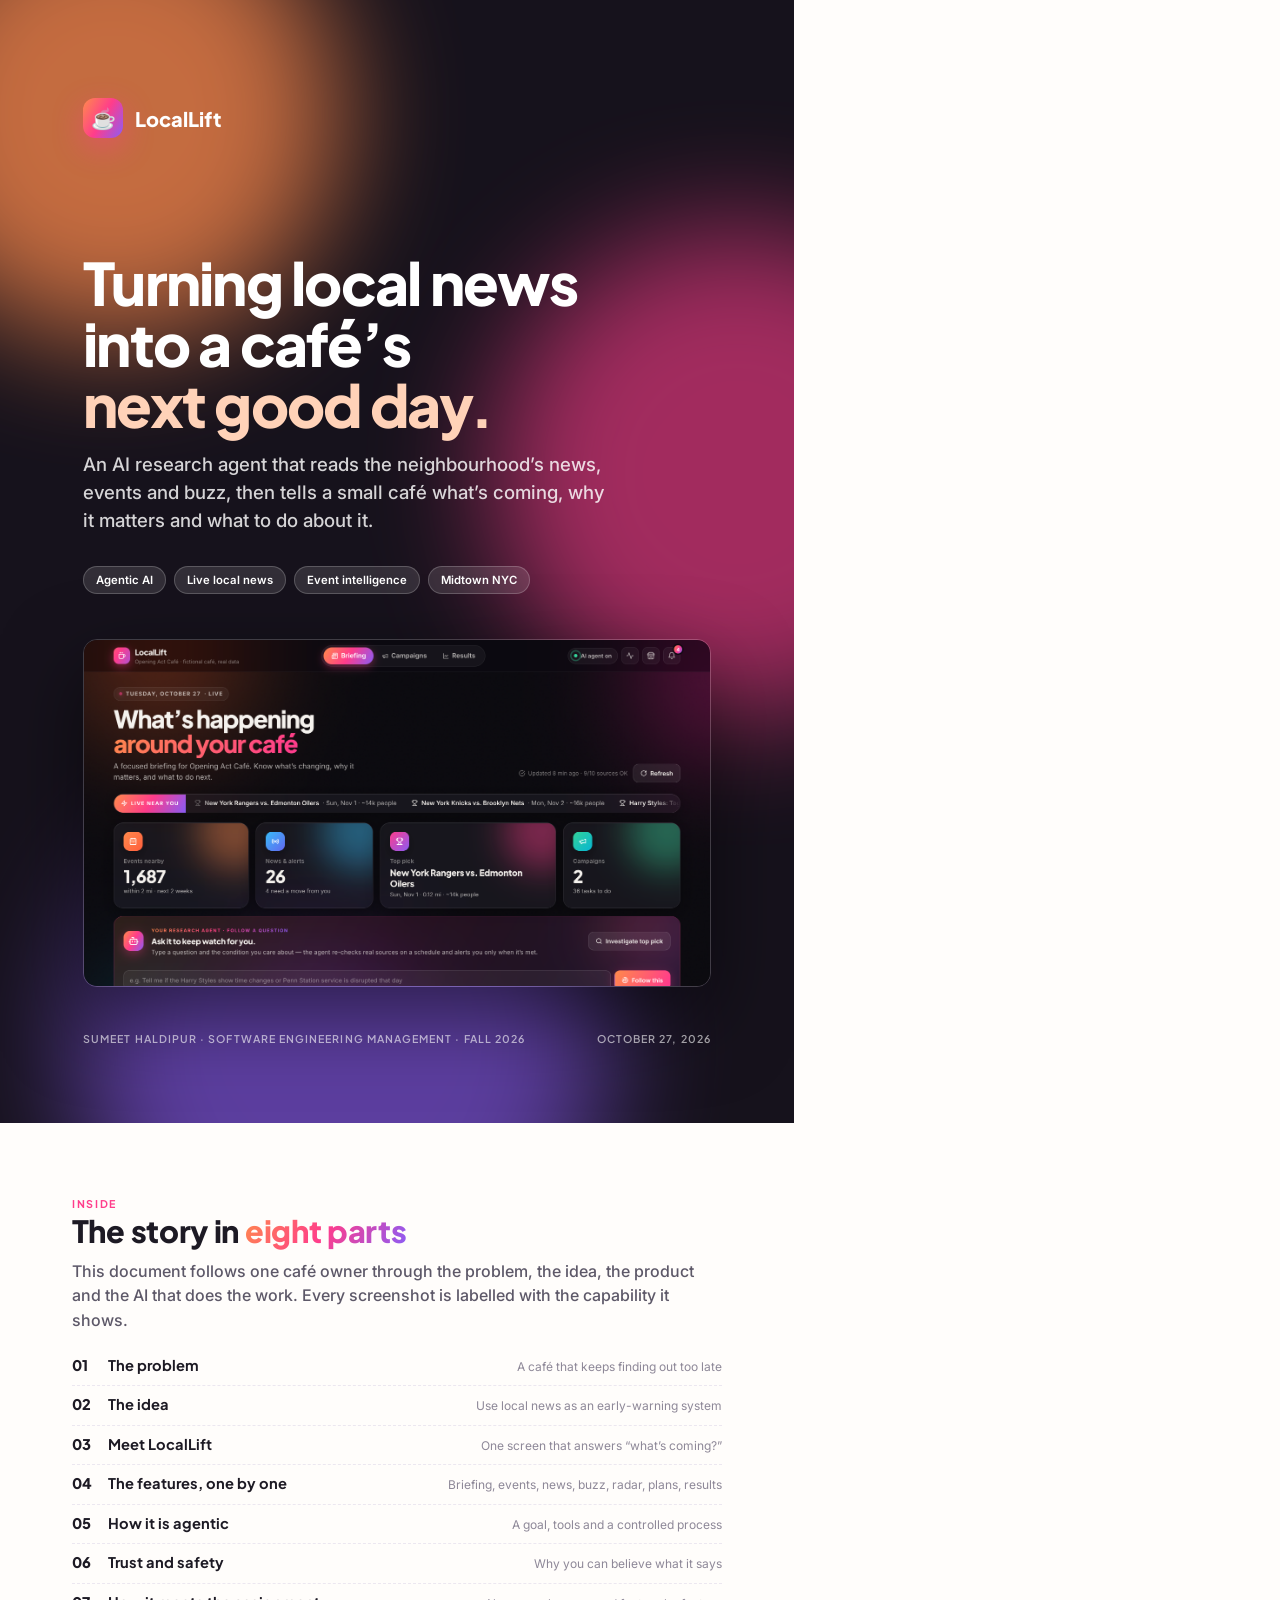
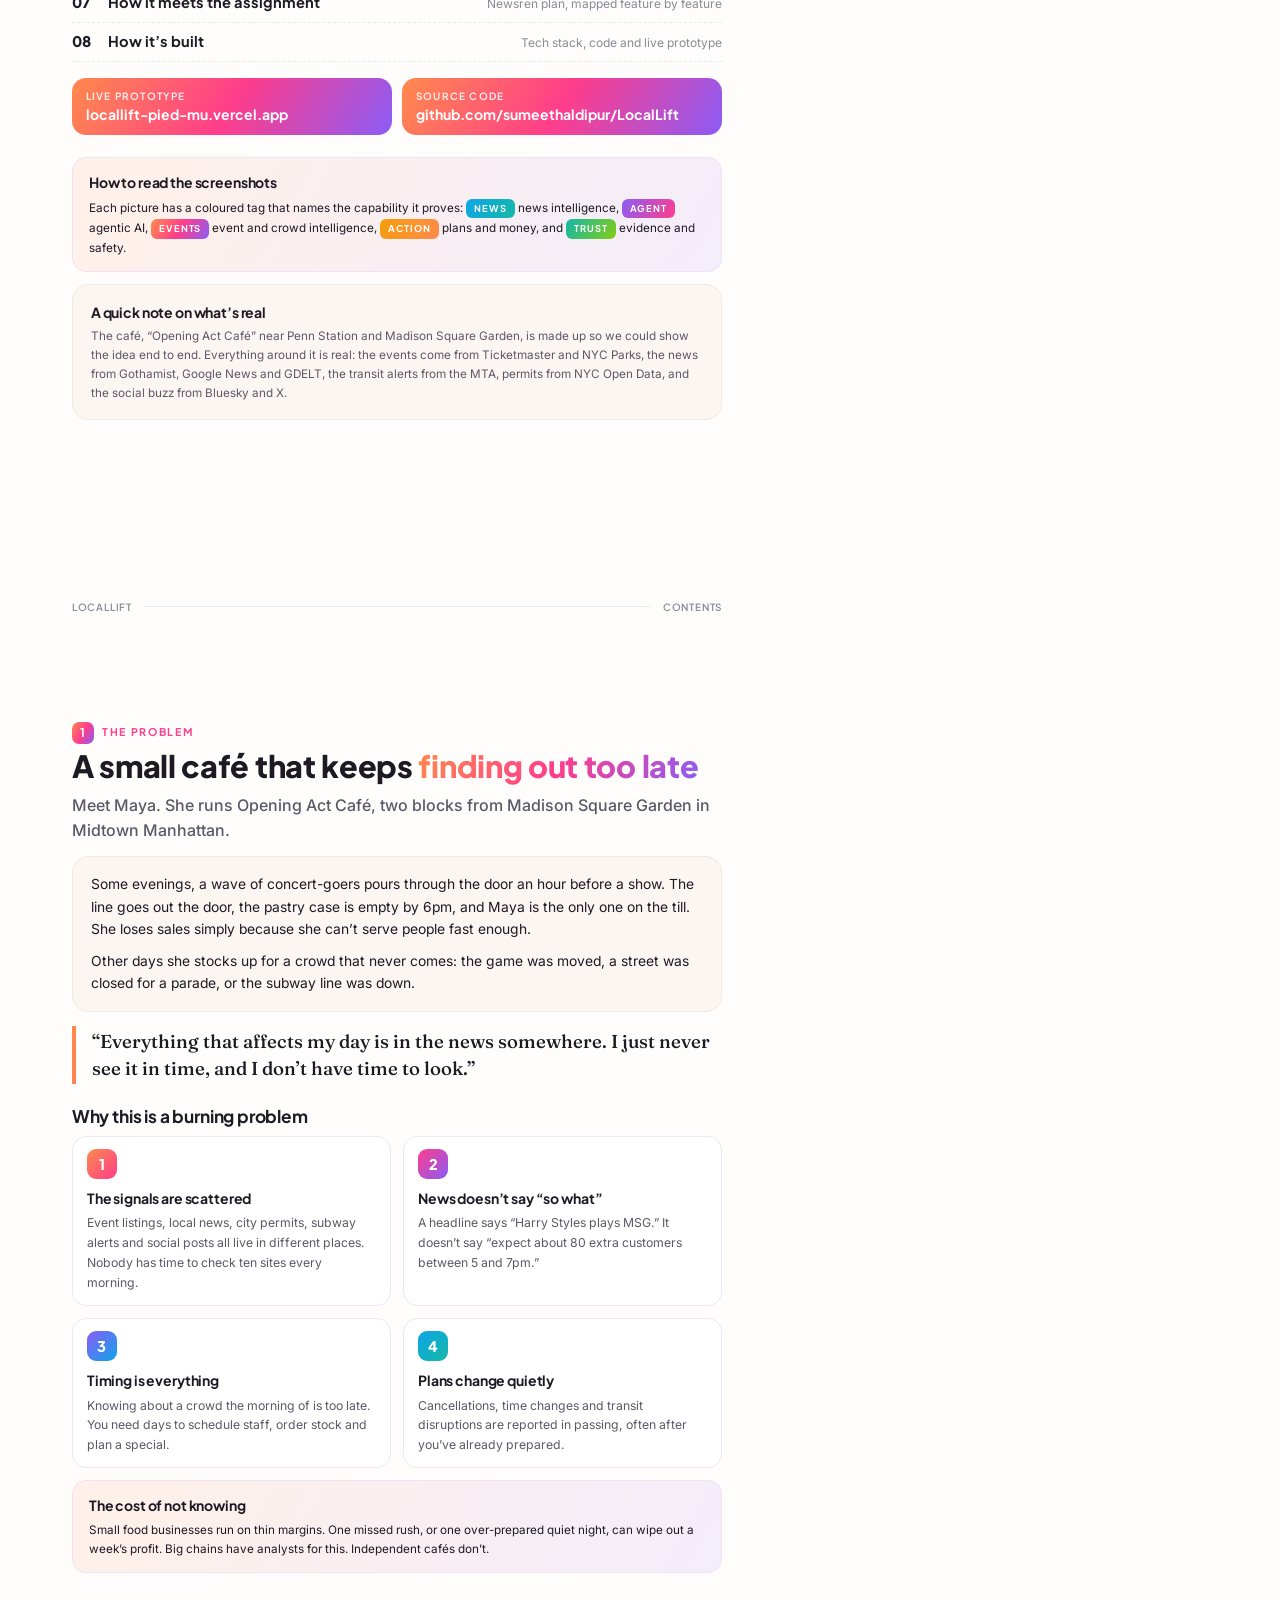
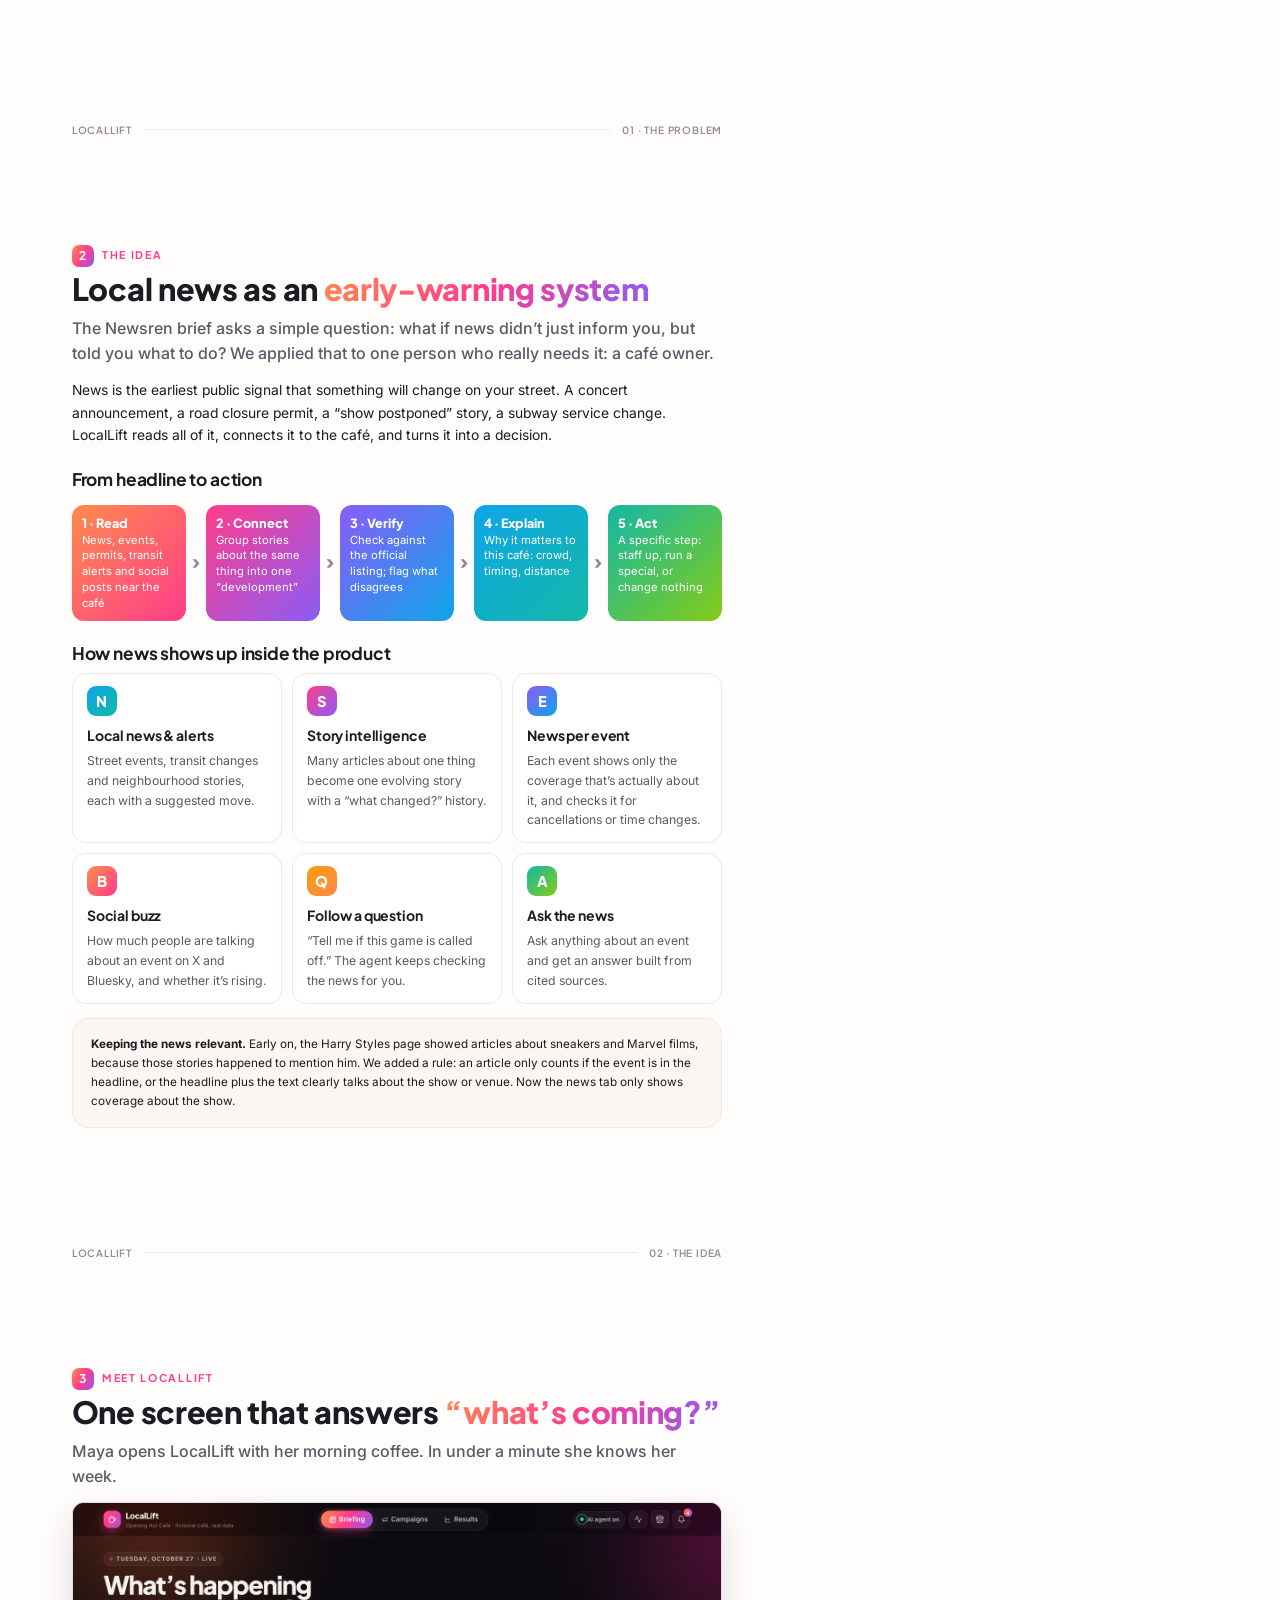
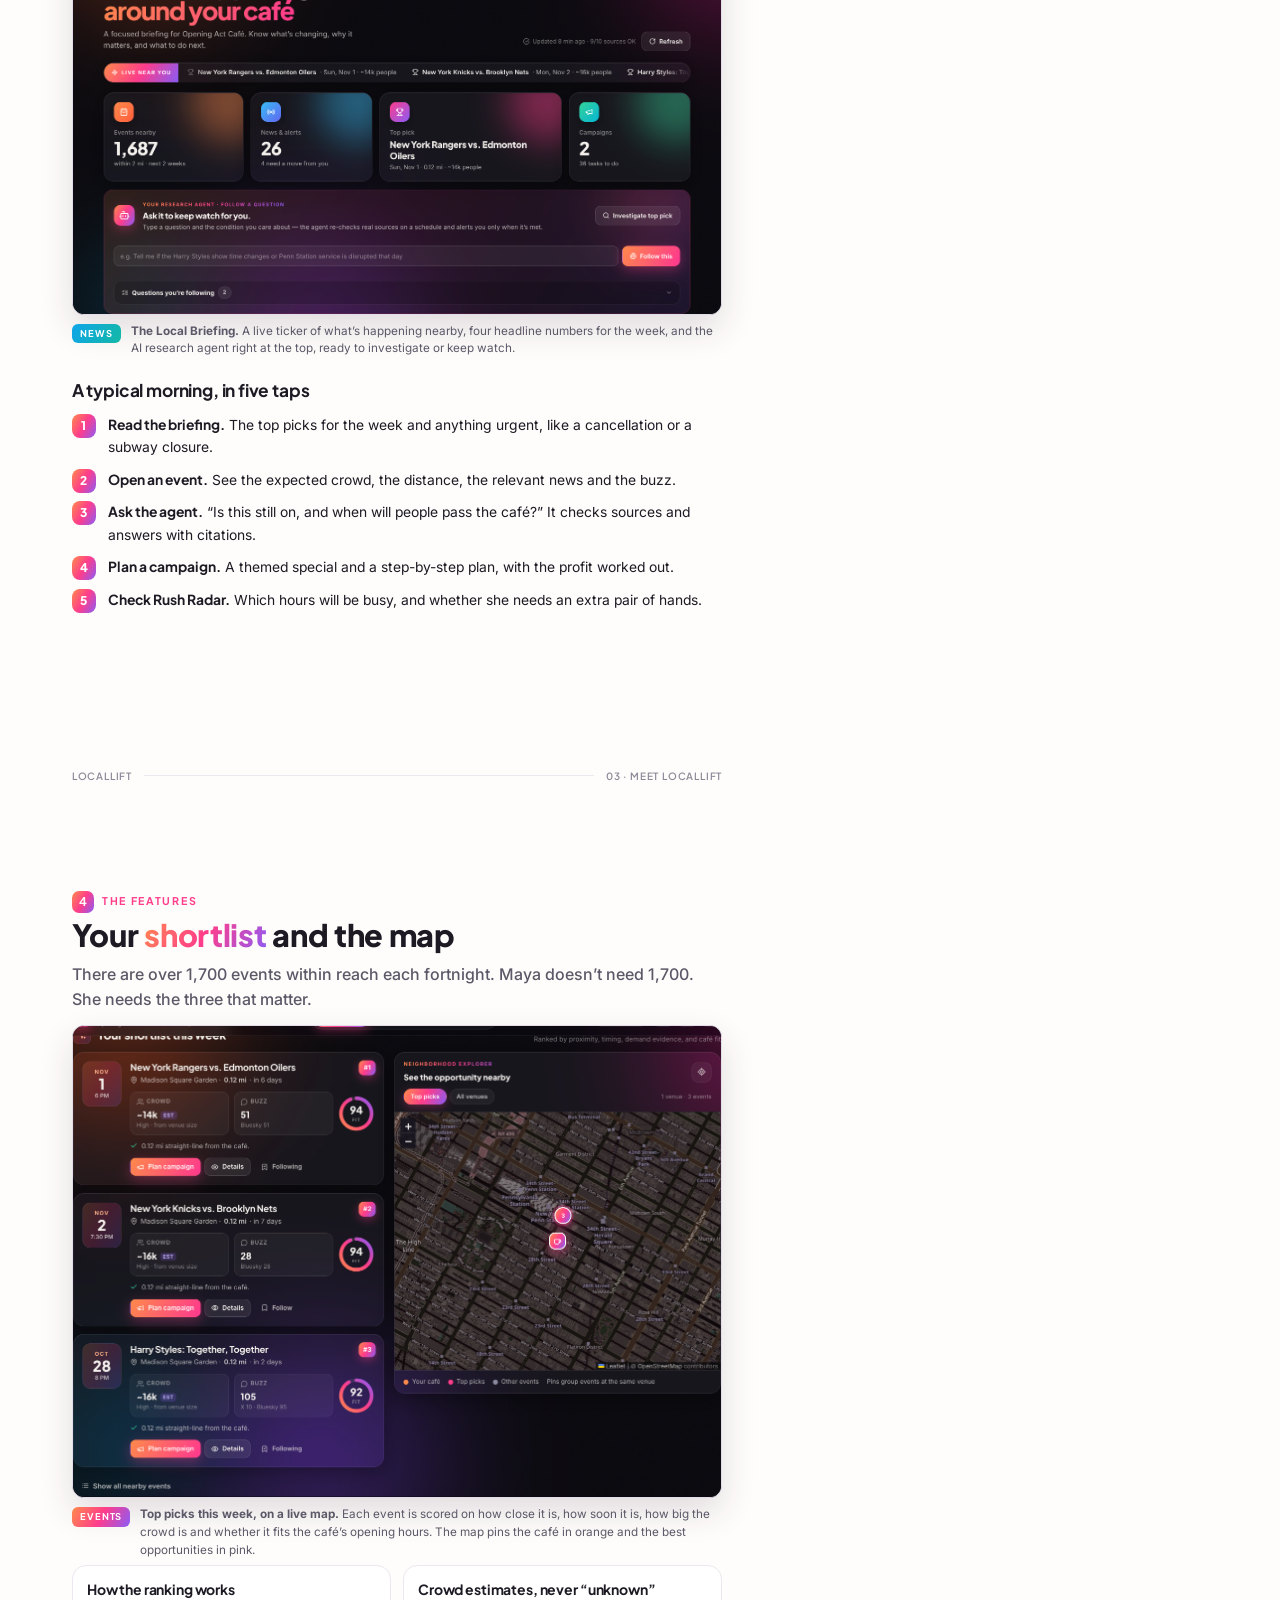
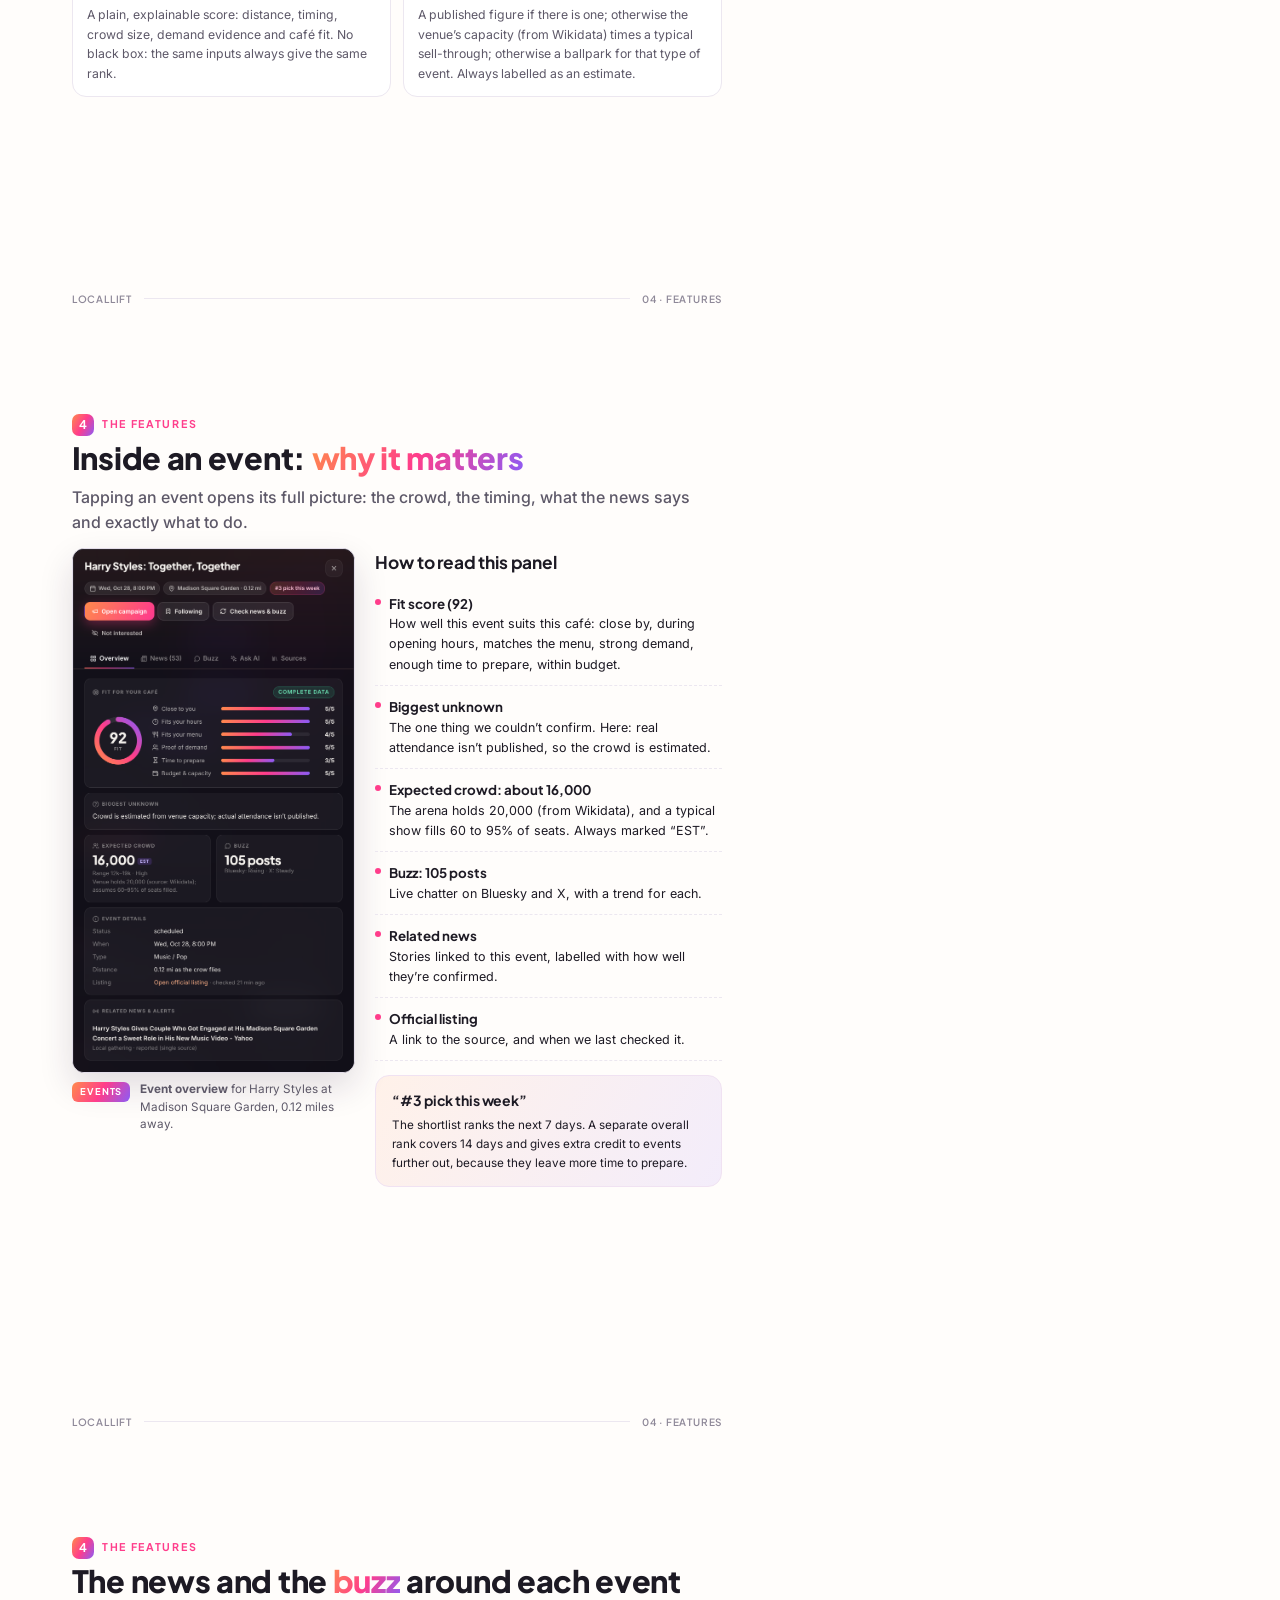
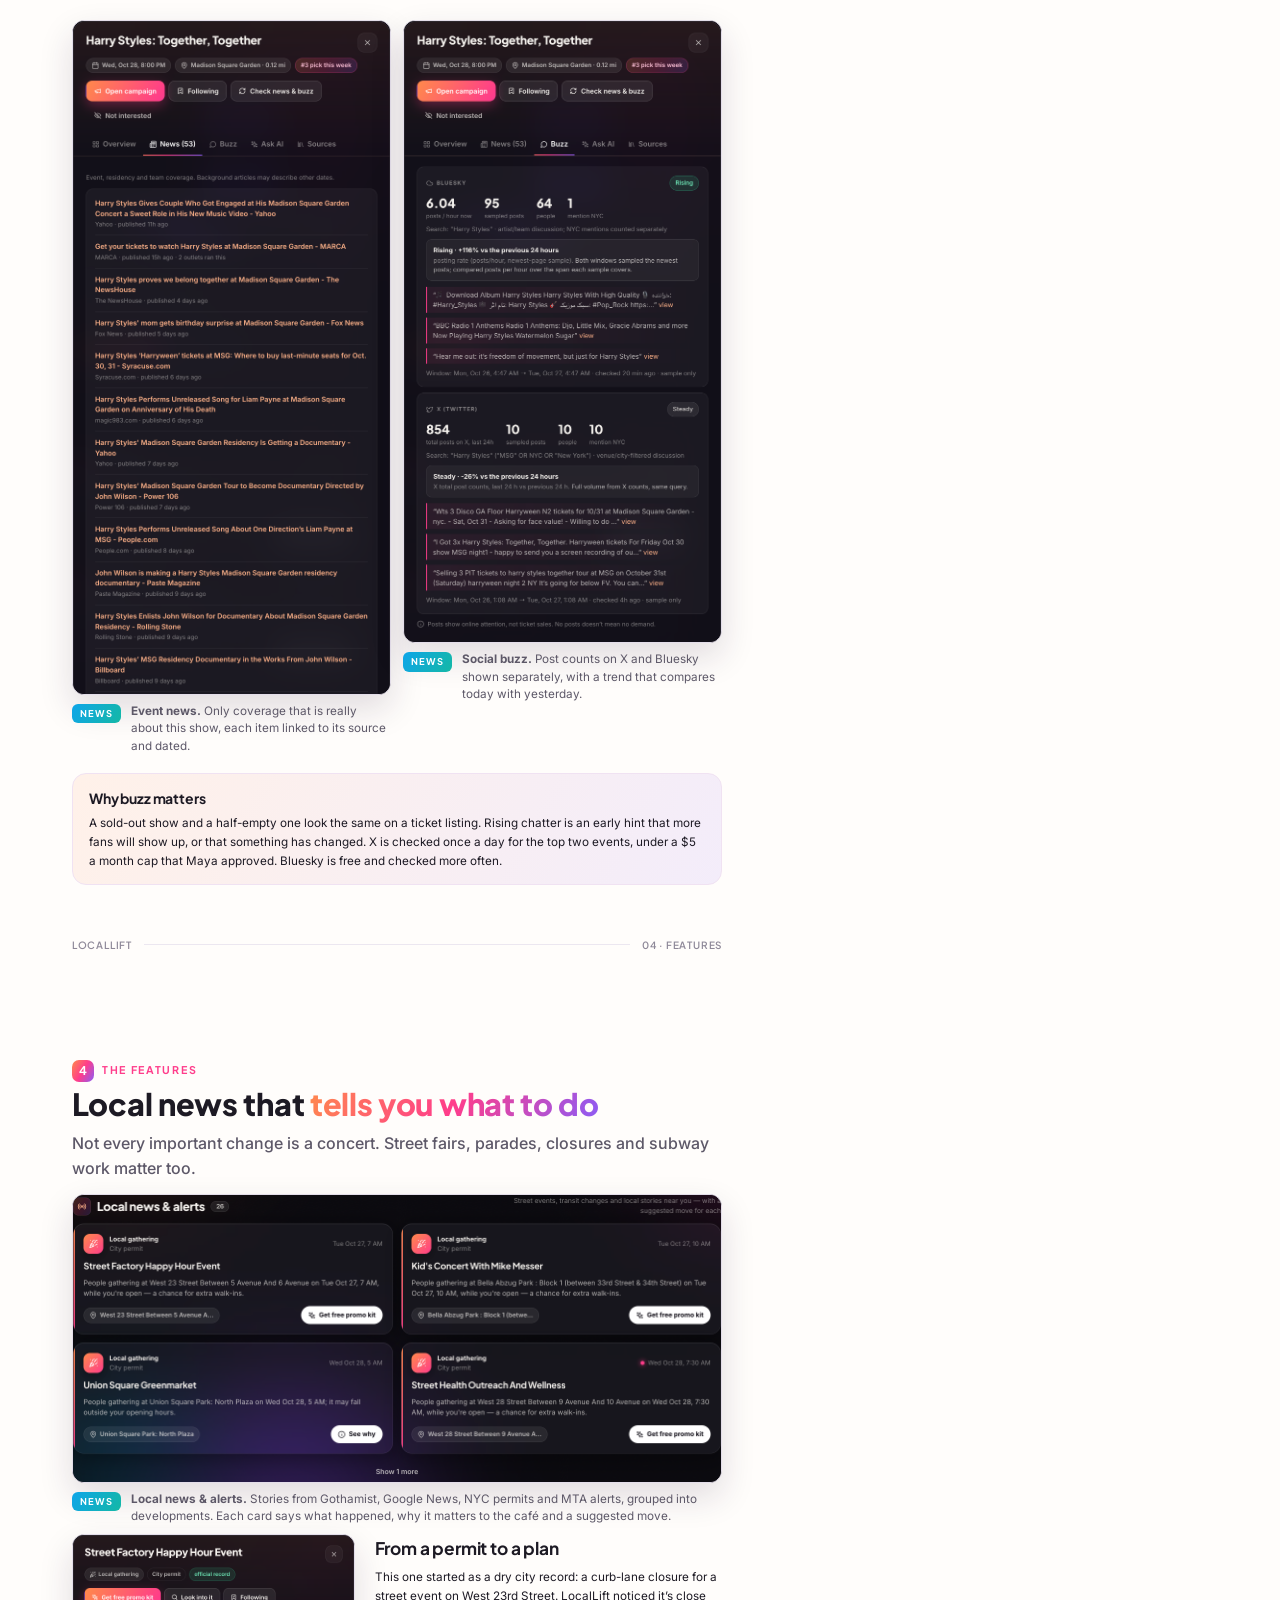
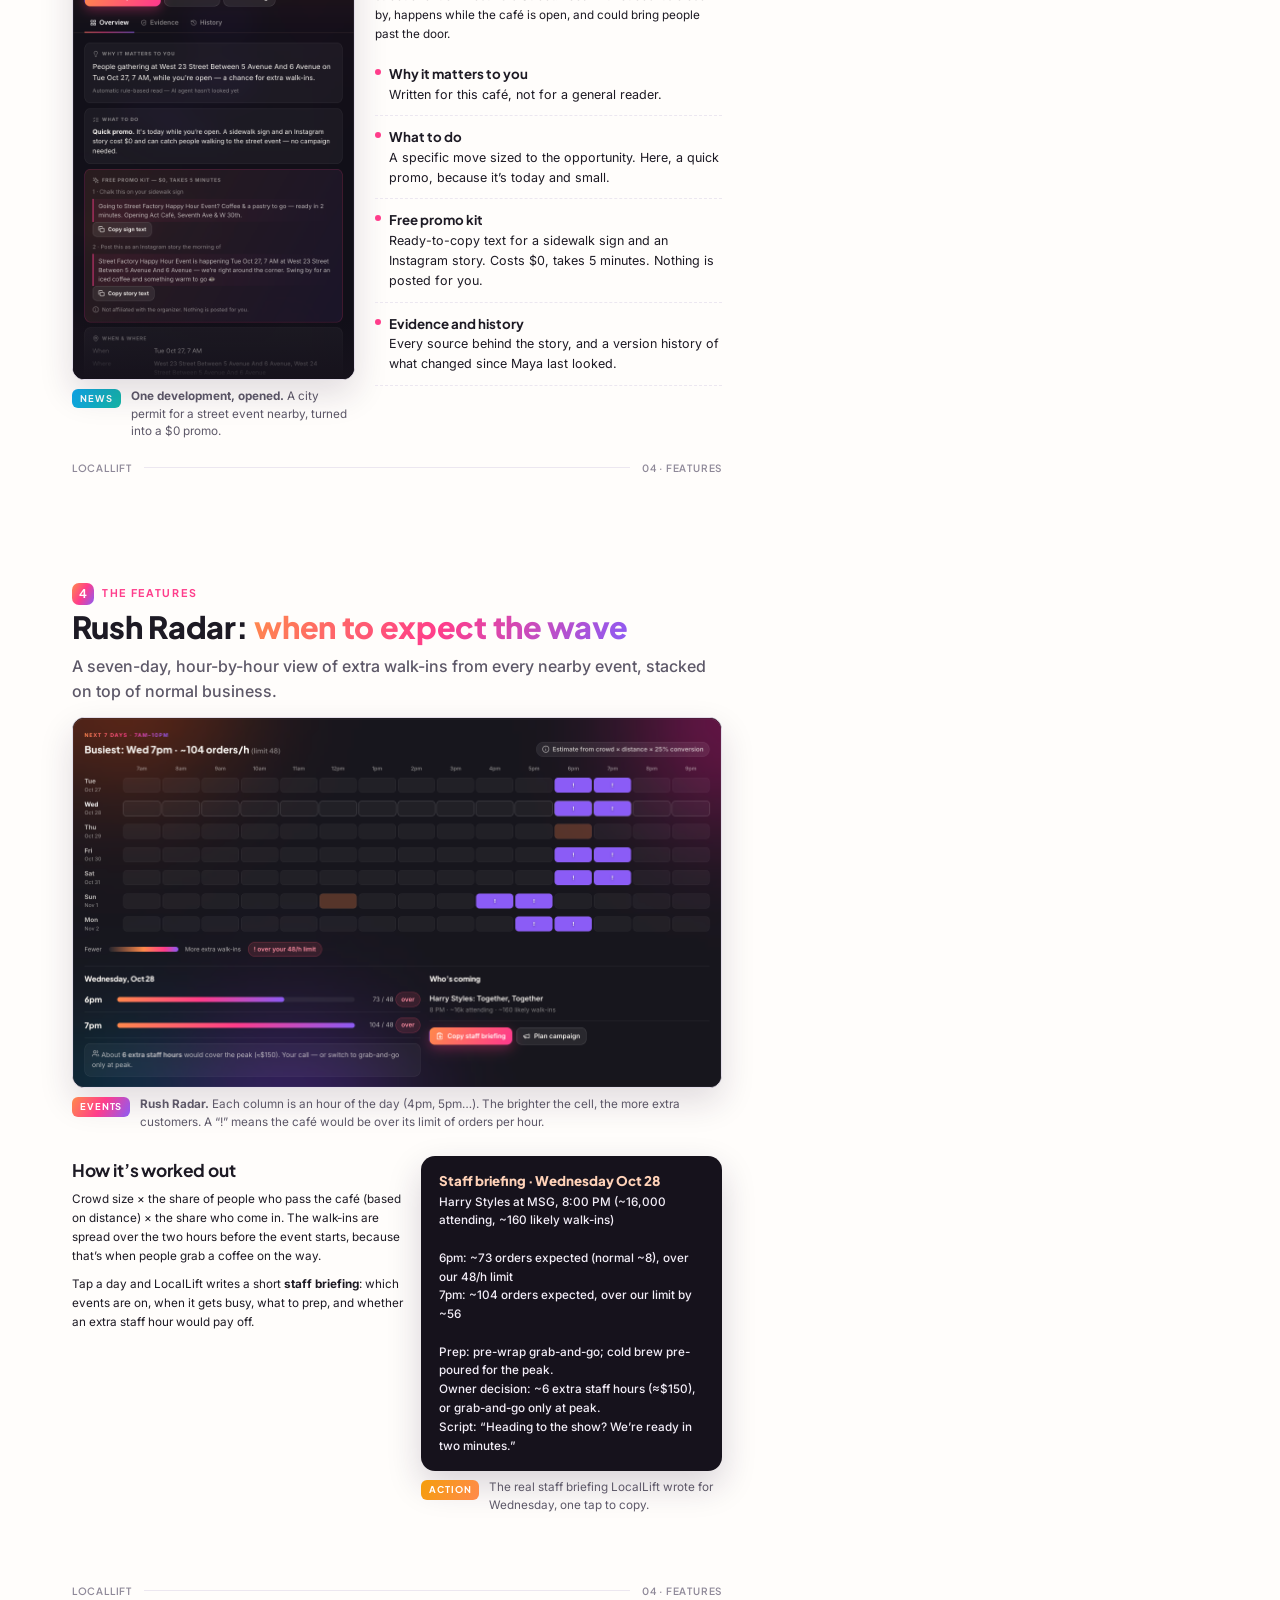
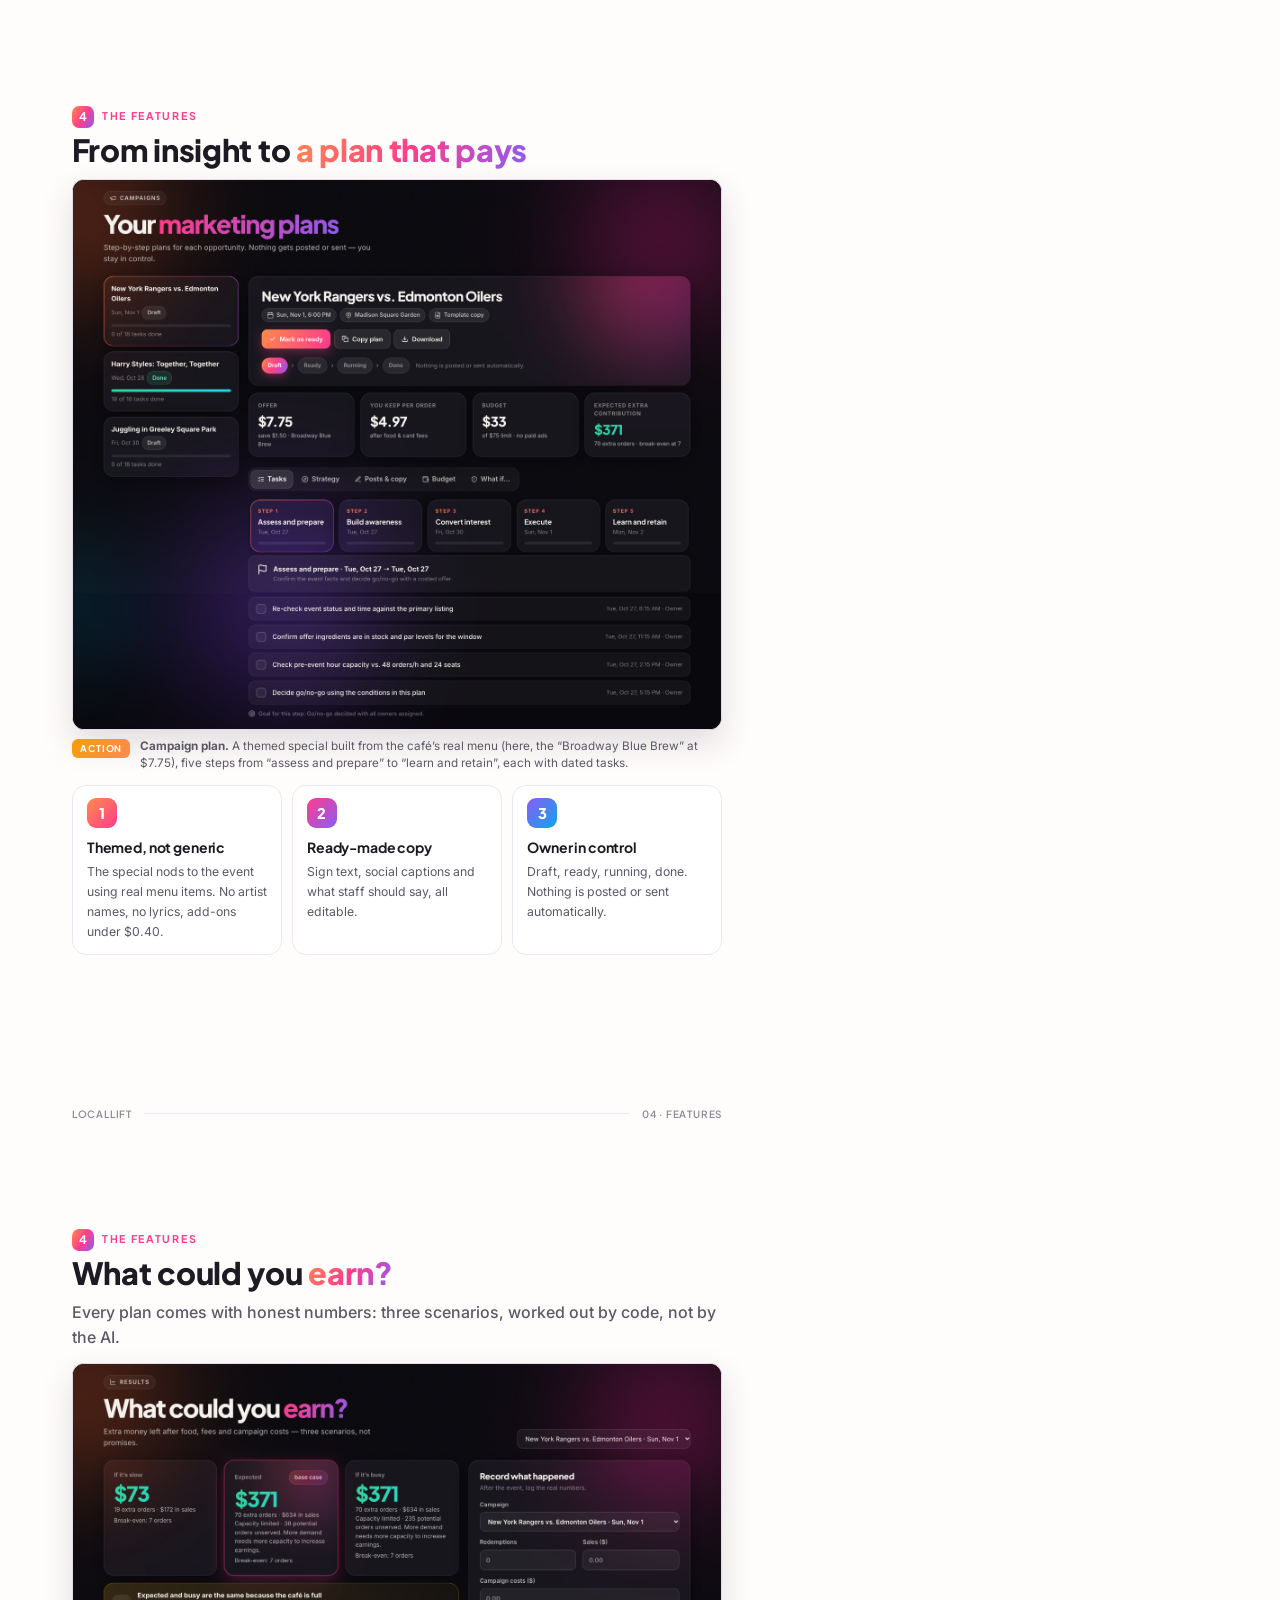
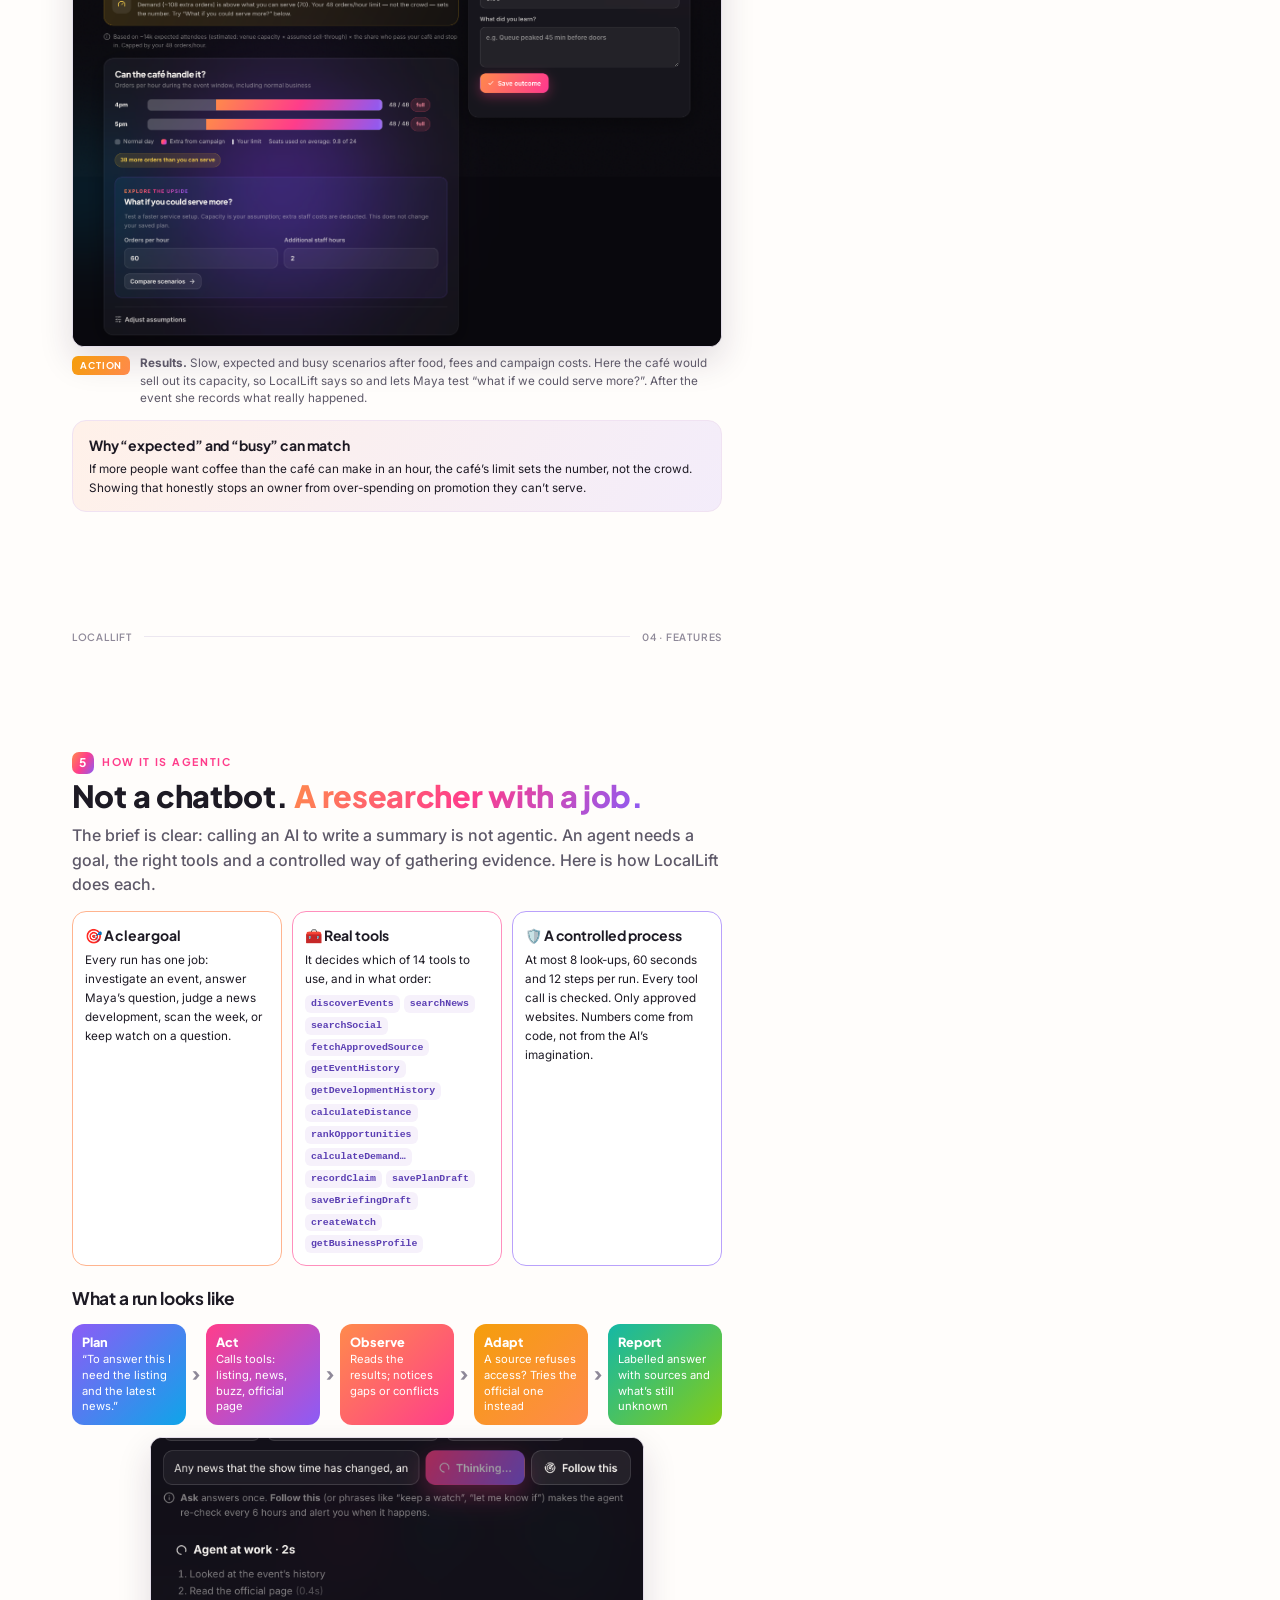
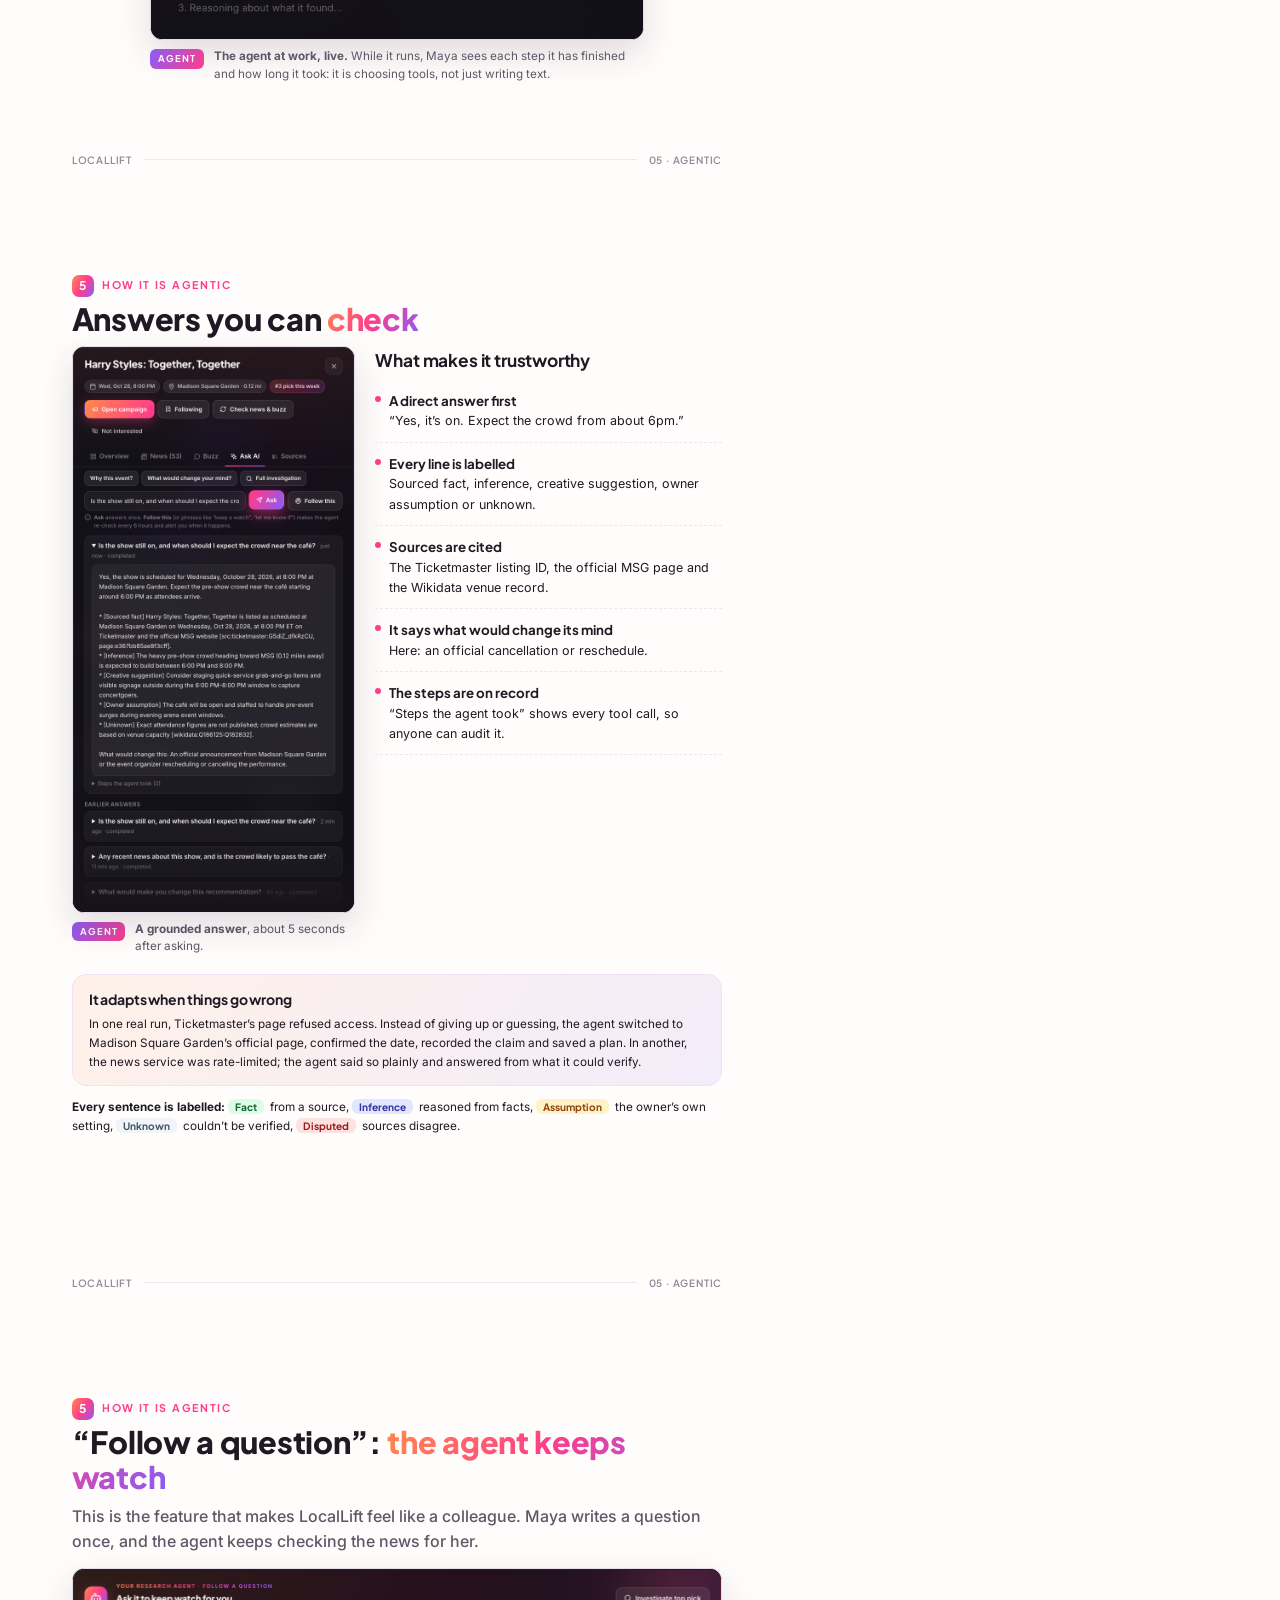
==== commit c23d8921: "Add live prototype and repo links, author, course and tech stack to the story PDF Co-Authored-By: Cl" ====
--- a/docs/report/LocalLift_Story.html
+++ b/docs/report/LocalLift_Story.html
@@ -118,6 +118,15 @@
   .l-unk { background: #f1f5f9; color: #475569; } .l-dis { background: #fee2e2; color: #991b1b; }
   ul.clean { padding-left: 18px; margin: 6px 0 10px; } ul.clean li { margin-bottom: 4px; }
   .toc { margin-top: 10px; }
+  .links { display: grid; grid-template-columns: 1fr 1fr; gap: 10px; }
+  .lnk { display: block; text-decoration: none; border-radius: 14px; padding: 12px 14px; color: #fff; background: var(--grad); }
+  .lnk .lk { display: block; font: 700 7.5pt "Plus Jakarta Sans"; letter-spacing: .12em; text-transform: uppercase; opacity: .85; }
+  .lnk .lv { display: block; font: 700 10.5pt "Plus Jakarta Sans"; margin-top: 3px; word-break: break-all; }
+  .lnk.dark { background: rgba(255,255,255,.1); border: 1px solid rgba(255,255,255,.22); }
+  .stack-table td { padding: 7px 11px; }
+  .stack-table td:first-child { width: 24%; }
+  .stack-table td:nth-child(2) { width: 34%; }
+  .tag { display: inline-block; font: 600 7.6pt Inter; padding: 2px 7px; border-radius: 6px; background: #f6f1fb; color: #5b3fb3; margin: 1px 2px 1px 0; }
   .toc a { display: flex; align-items: baseline; gap: 10px; padding: 9px 0; border-bottom: 1px dashed var(--line); color: var(--ink); text-decoration: none; }
   .toc .n { font: 800 11pt "Plus Jakarta Sans"; width: 26px; } .toc .t { font: 700 11pt "Plus Jakarta Sans"; } .toc .d { color: var(--faint); font-size: 9pt; margin-left: auto; }
 </style>
@@ -133,14 +142,14 @@
     <p class="sub">An AI research agent that reads the neighbourhood’s news, events and buzz, then tells a small café what’s coming, why it matters and what to do about it.</p>
     <div class="chips"><span class="chip">Agentic AI</span><span class="chip">Live local news</span><span class="chip">Event intelligence</span><span class="chip">Midtown NYC</span></div>
     <div class="shot-wrap"><img src="shots/s01_briefing.png" alt="LocalLift briefing home"></div>
-    <div class="meta"><span>Class project · Newsren brief</span><span>October 27, 2026</span></div>
+    <div class="meta"><span>Sumeet Haldipur · Software Engineering Management · Fall 2026</span><span>October 27, 2026</span></div>
   </div>
 </section>
 
 <!-- ============ CONTENTS ============ -->
 <section class="page">
   <div class="kicker">Inside</div>
-  <h2>The story in <span class="grad">seven parts</span></h2>
+  <h2>The story in <span class="grad">eight parts</span></h2>
   <p class="lead">This document follows one café owner through the problem, the idea, the product and the AI that does the work. Every screenshot is labelled with the capability it shows.</p>
   <div class="toc">
     <a><span class="n">01</span><span class="t">The problem</span><span class="d">A café that keeps finding out too late</span></a>
@@ -150,6 +159,11 @@
     <a><span class="n">05</span><span class="t">How it is agentic</span><span class="d">A goal, tools and a controlled process</span></a>
     <a><span class="n">06</span><span class="t">Trust and safety</span><span class="d">Why you can believe what it says</span></a>
     <a><span class="n">07</span><span class="t">How it meets the assignment</span><span class="d">Newsren plan, mapped feature by feature</span></a>
+    <a><span class="n">08</span><span class="t">How it’s built</span><span class="d">Tech stack, code and live prototype</span></a>
+  </div>
+  <div class="links" style="margin-top:16px">
+    <a class="lnk" href="https://locallift-pied-mu.vercel.app"><span class="lk">Live prototype</span><span class="lv">locallift-pied-mu.vercel.app</span></a>
+    <a class="lnk" href="https://github.com/sumeethaldipur/LocalLift"><span class="lk">Source code</span><span class="lv">github.com/sumeethaldipur/LocalLift</span></a>
   </div>
   <div class="callout" style="margin-top:22px">
     <h4>How to read the screenshots</h4>
@@ -509,6 +523,33 @@
   <div class="footer"><span>LocalLift</span><span class="bar"></span><span>07 · Assignment</span></div>
 </section>
 
+<!-- ============ 08 BUILT WITH ============ -->
+<section class="page">
+  <div class="kicker"><span class="num">8</span>How it’s built</div>
+  <h2>The <span class="grad">tech stack</span>, and what each part does</h2>
+  <p class="lead">Simple, well-known tools, chosen so the whole thing runs on a laptop and costs nothing beyond an optional $5 a month for X.</p>
+  <table class="stack-table">
+    <tr><th>Layer</th><th>Technology</th><th>What it does here</th></tr>
+    <tr><td><b>Backend &amp; API</b></td><td><span class="tag">Python 3</span><span class="tag">FastAPI</span><span class="tag">Uvicorn</span></td><td>Serves the web app and every API call: briefing, events, plans, projections, questions</td></tr>
+    <tr><td><b>Database</b></td><td><span class="tag">SQLite</span></td><td>Stores events, news, developments, claims, plans, outcomes and the agent’s run logs</td></tr>
+    <tr><td><b>Background worker</b></td><td><span class="tag">Python scheduler</span></td><td>Refreshes sources, re-checks followed questions every 6 hours, runs the daily X sample</td></tr>
+    <tr><td><b>AI agent</b></td><td><span class="tag">Gemini 3.5 Flash-Lite</span><span class="tag">Groq Llama 3.3 (backup)</span></td><td>Our own tool-use loop with 14 typed tools, budgets and validation. Also supports Claude.</td></tr>
+    <tr><td><b>Events</b></td><td><span class="tag">Ticketmaster Discovery API</span><span class="tag">NYC Parks Open Data</span></td><td>Concerts, games, shows and park events within 2 miles</td></tr>
+    <tr><td><b>News &amp; official alerts</b></td><td><span class="tag">Gothamist RSS</span><span class="tag">Google News RSS</span><span class="tag">GDELT</span><span class="tag">NYC street permits</span><span class="tag">MTA alerts</span></td><td>Local stories, event coverage, street closures and subway changes</td></tr>
+    <tr><td><b>Social buzz</b></td><td><span class="tag">Bluesky API</span><span class="tag">X API v2</span></td><td>Post samples and volume trends; X capped at $5 a month</td></tr>
+    <tr><td><b>Crowd estimates</b></td><td><span class="tag">Wikidata</span></td><td>Venue capacities, checked for errors</td></tr>
+    <tr><td><b>Frontend</b></td><td><span class="tag">HTML, CSS, JavaScript</span><span class="tag">Leaflet + OpenStreetMap</span><span class="tag">Lucide icons</span></td><td>The dark, animated interface, the neighbourhood map and icons; no framework needed</td></tr>
+    <tr><td><b>Testing</b></td><td><span class="tag">pytest</span><span class="tag">Playwright</span></td><td>75 automated tests on fixed test data; Playwright took this document’s screenshots</td></tr>
+    <tr><td><b>Code &amp; hosting</b></td><td><span class="tag">GitHub</span><span class="tag">Vercel</span></td><td>Source control and the live prototype</td></tr>
+  </table>
+  <div class="links" style="margin-top:14px">
+    <a class="lnk" href="https://locallift-pied-mu.vercel.app"><span class="lk">Try the live prototype</span><span class="lv">locallift-pied-mu.vercel.app</span></a>
+    <a class="lnk" href="https://github.com/sumeethaldipur/LocalLift"><span class="lk">Read the code</span><span class="lv">github.com/sumeethaldipur/LocalLift</span></a>
+  </div>
+  <p class="small muted" style="margin-top:10px">The online prototype runs on a snapshot of the data from October 27, 2026. The full version, with the background worker and live refreshes, runs locally (see the README).</p>
+  <div class="footer"><span>LocalLift</span><span class="bar"></span><span>08 · How it’s built</span></div>
+</section>
+
 <!-- ============ CLOSING ============ -->
 <section class="page cover">
   <div class="blob b1"></div><div class="blob b2"></div><div class="blob b3"></div>
@@ -521,6 +562,11 @@
       <div><div style="font:800 26pt 'Plus Jakarta Sans'">14</div><div class="small" style="opacity:.75">agent tools</div></div>
       <div><div style="font:800 26pt 'Plus Jakarta Sans'">~5s</div><div class="small" style="opacity:.75">typical agent answer</div></div>
     </div>
+    <div class="links" style="margin-top:16mm">
+      <a class="lnk dark" href="https://locallift-pied-mu.vercel.app"><span class="lk">Live prototype</span><span class="lv">locallift-pied-mu.vercel.app</span></a>
+      <a class="lnk dark" href="https://github.com/sumeethaldipur/LocalLift"><span class="lk">Source code</span><span class="lv">github.com/sumeethaldipur/LocalLift</span></a>
+    </div>
+    <div style="margin-top:14mm;font:600 9pt 'Plus Jakarta Sans';letter-spacing:.08em;text-transform:uppercase;color:rgba(255,255,255,.7)">Sumeet Haldipur · Software Engineering Management · Fall 2026</div>
   </div>
 </section>
 
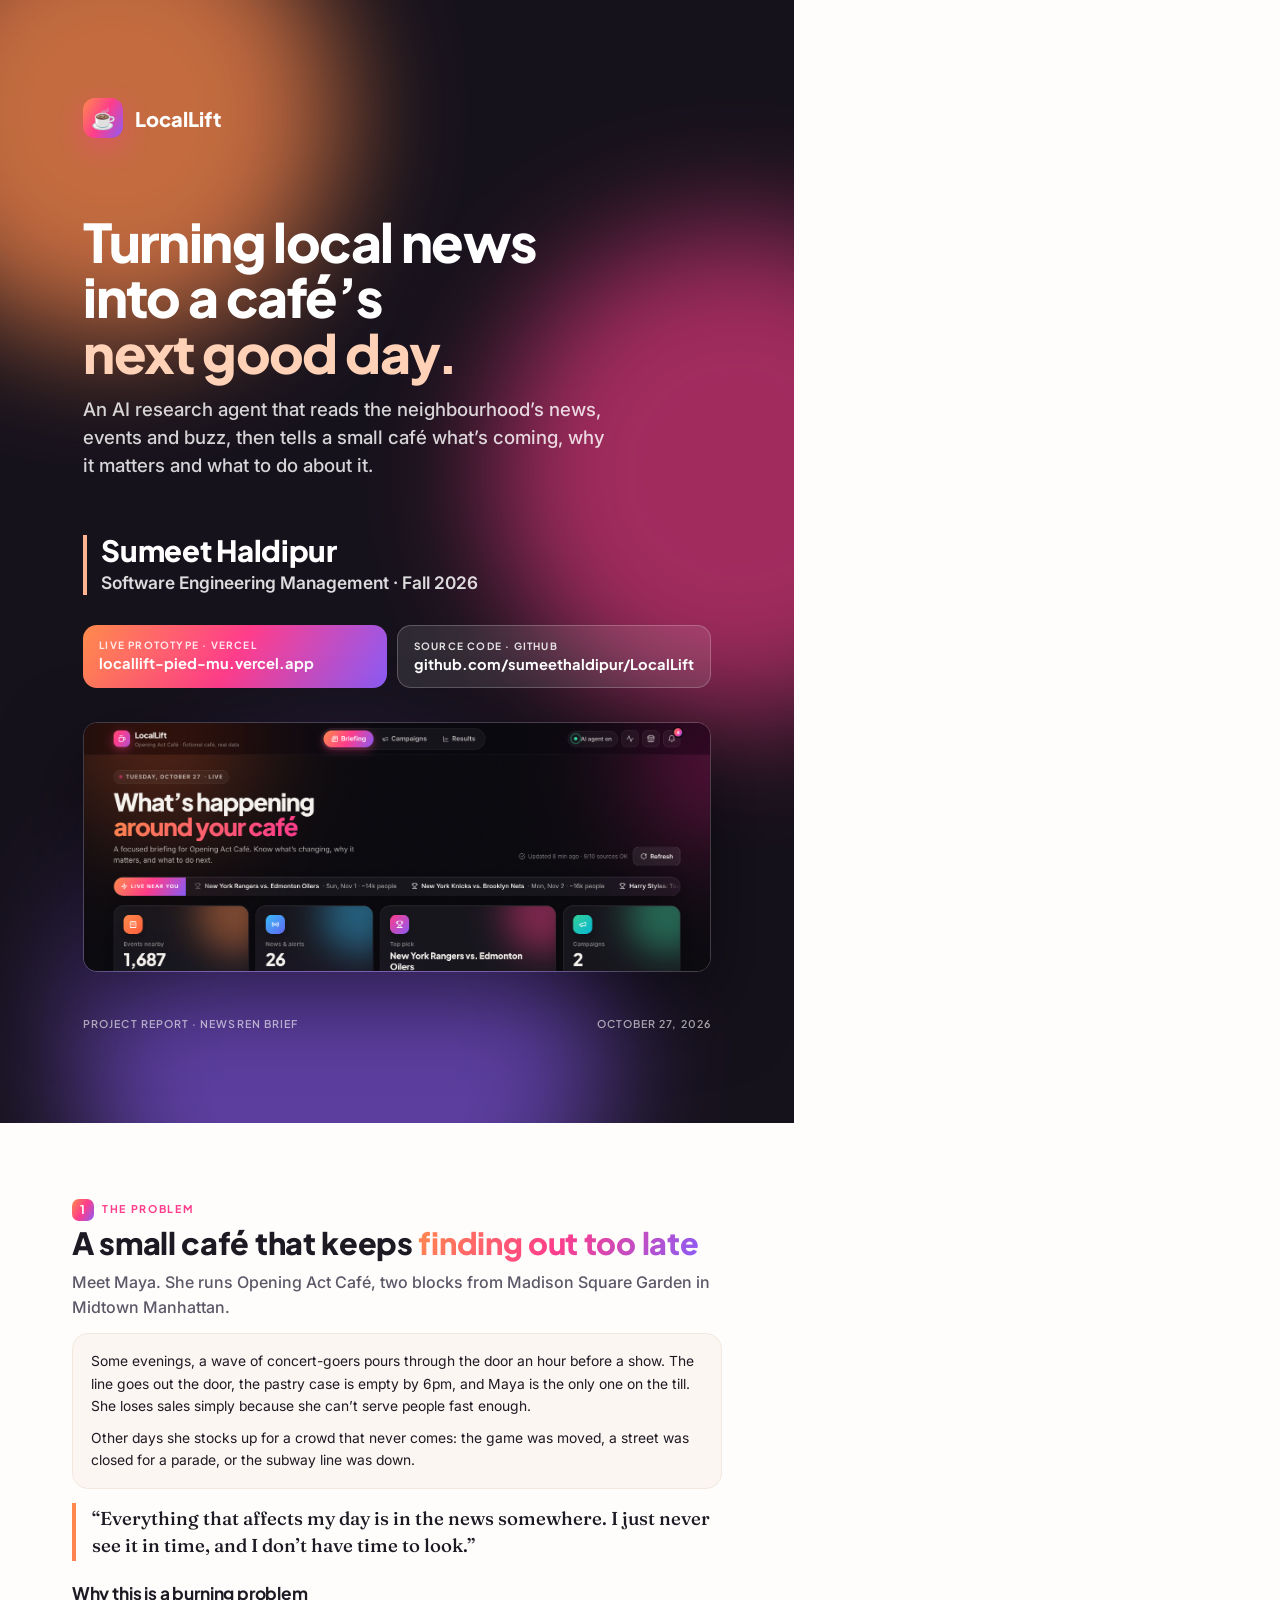
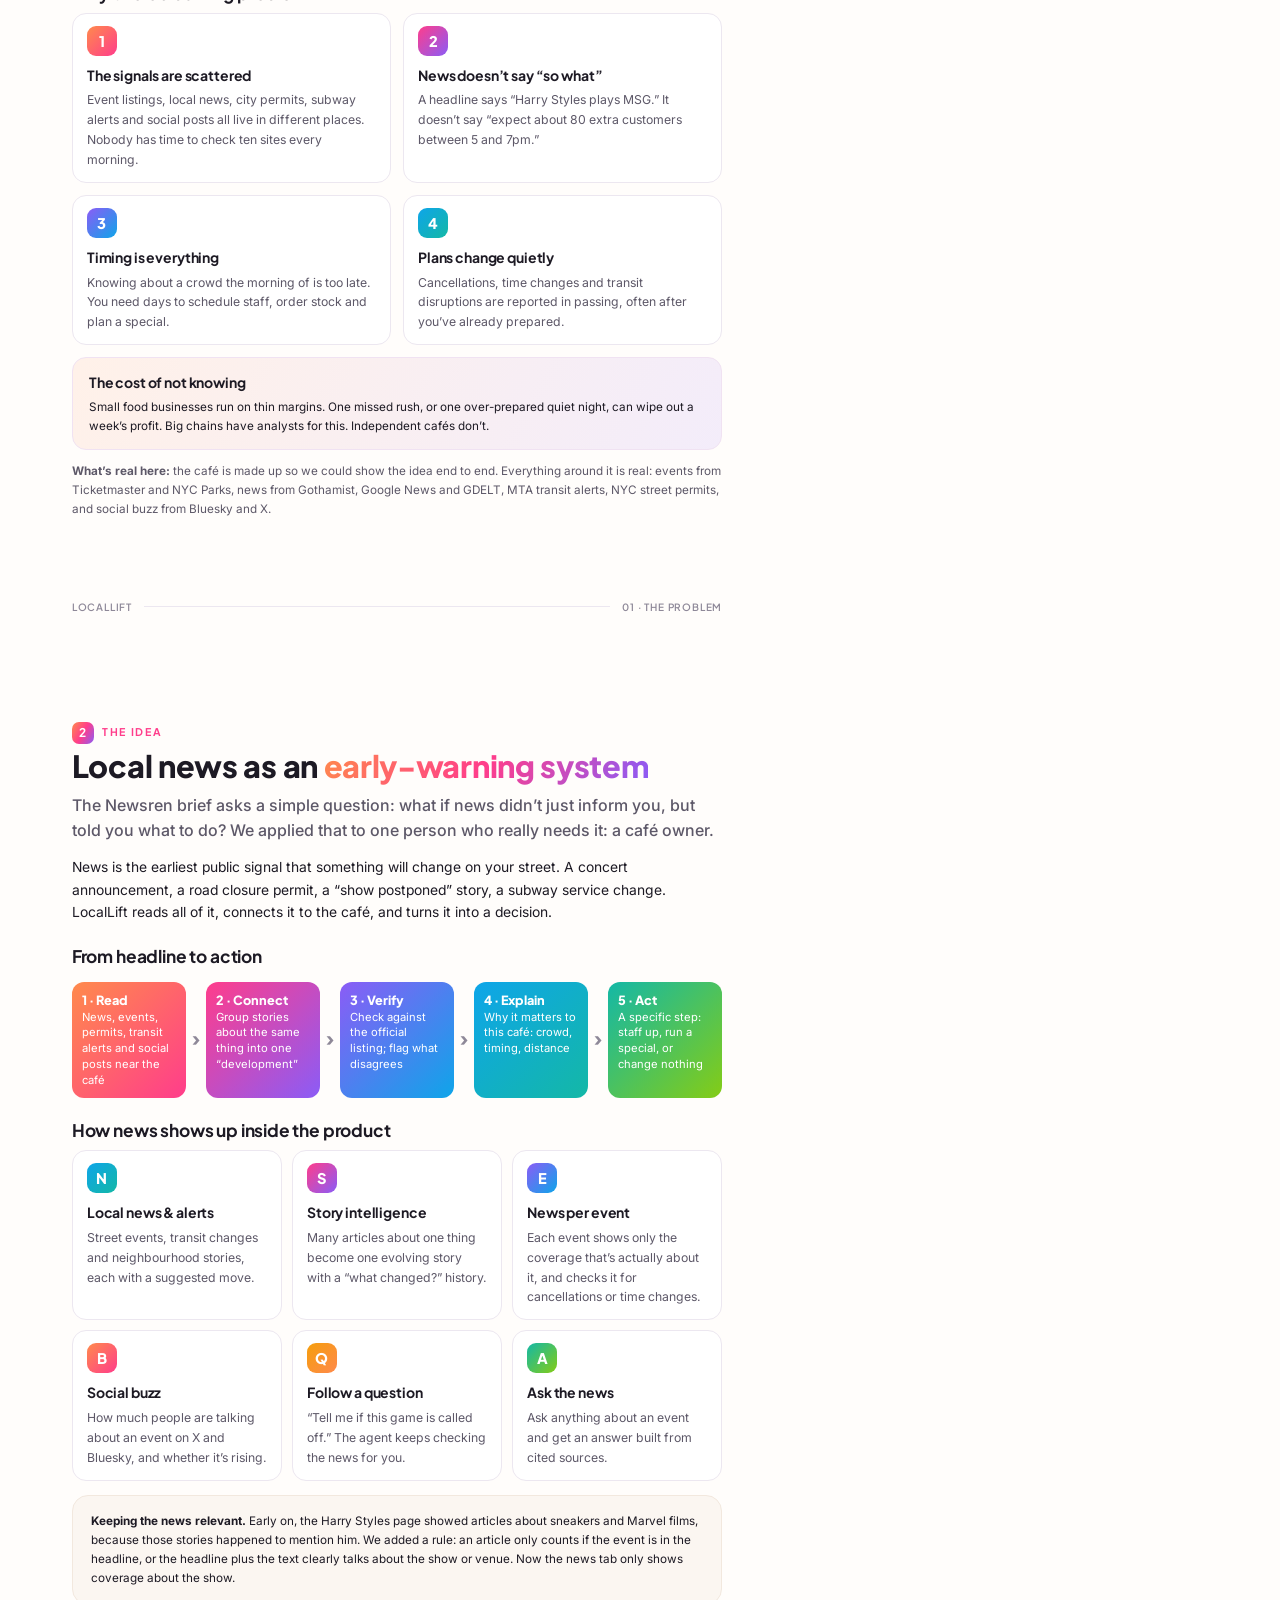
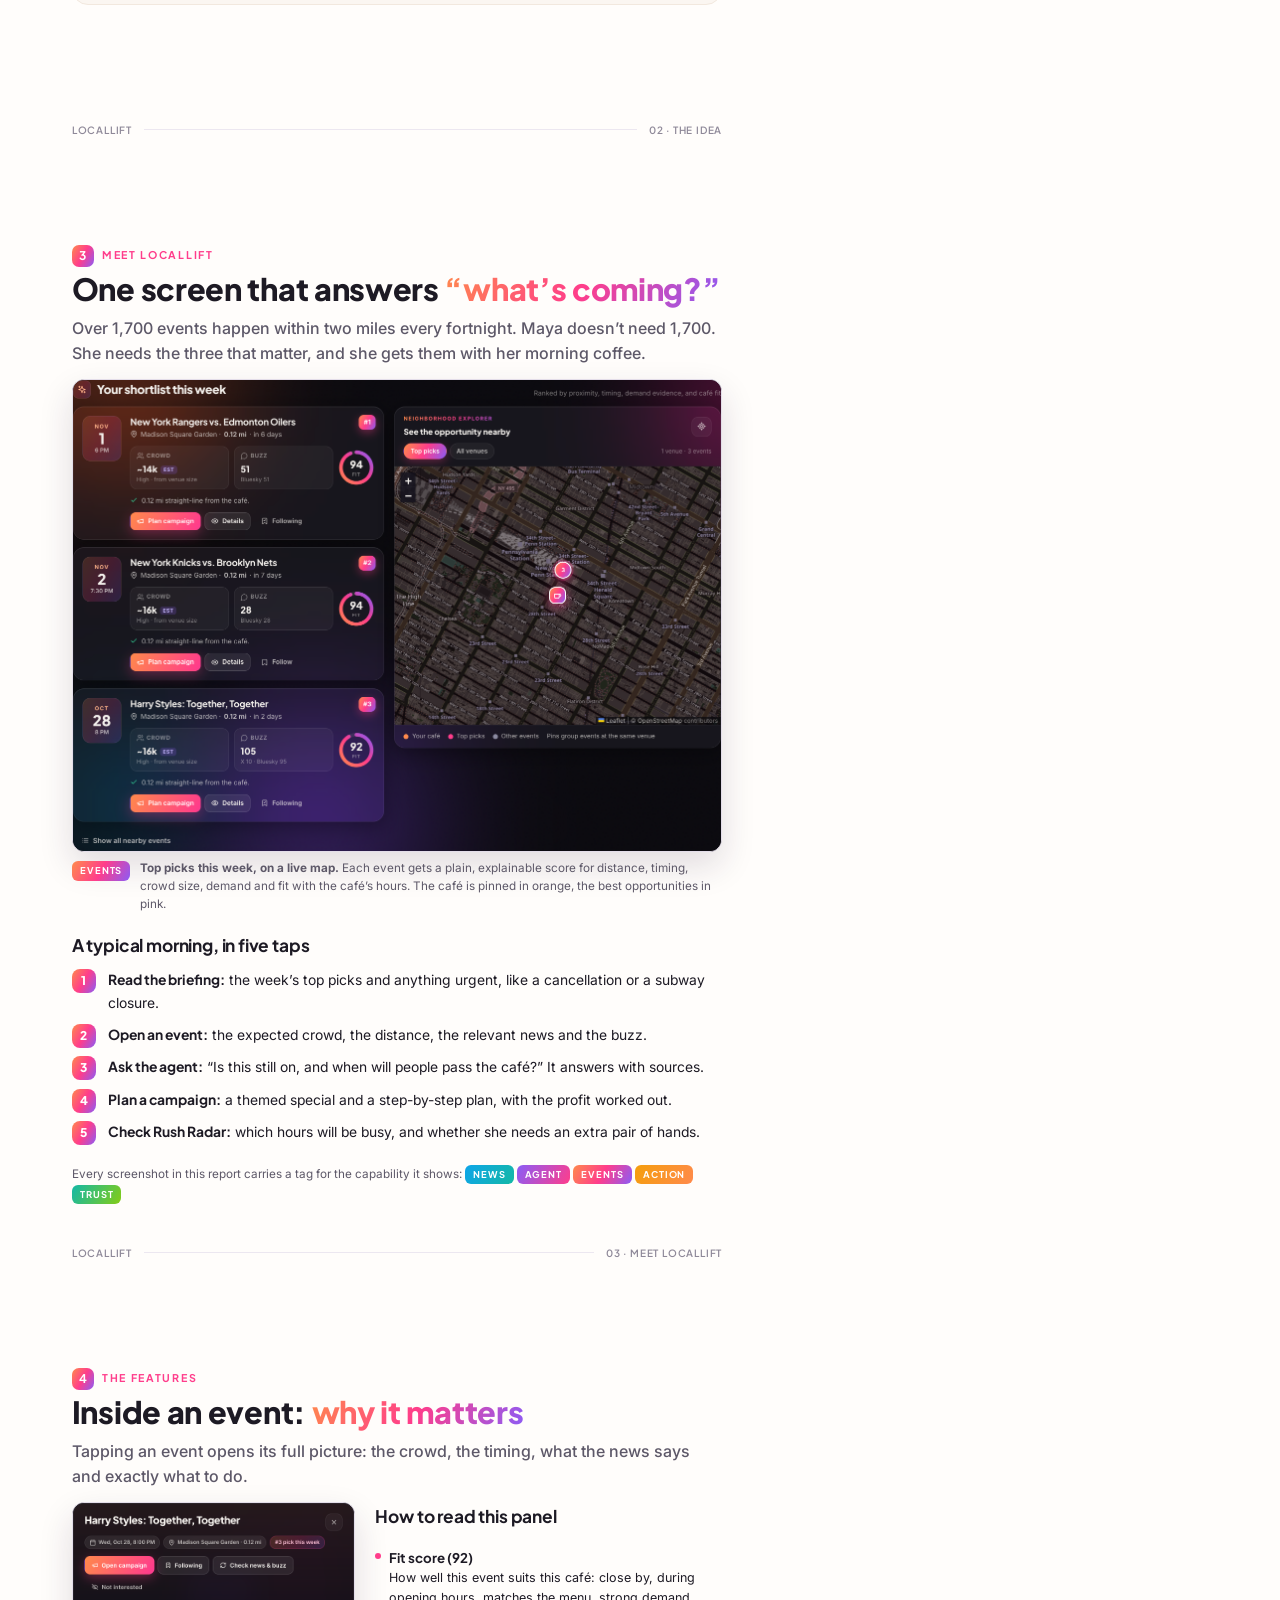
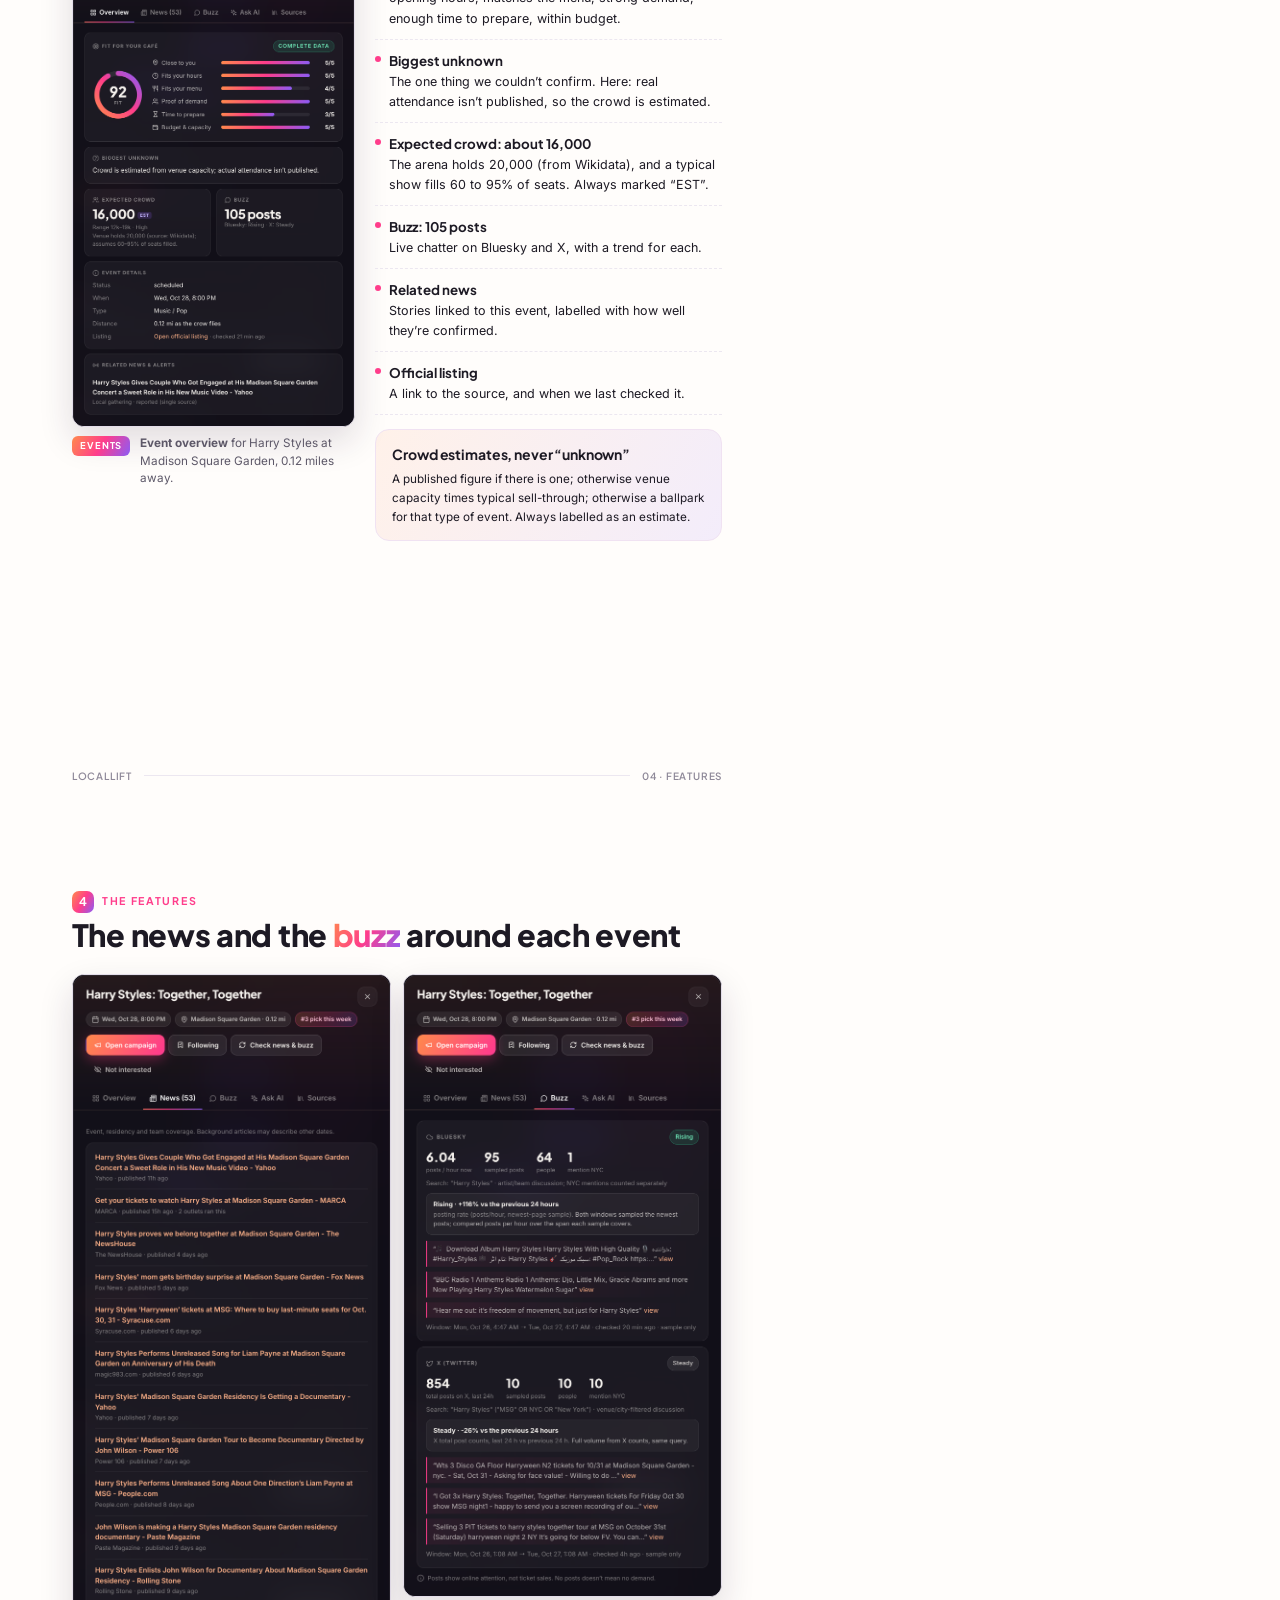
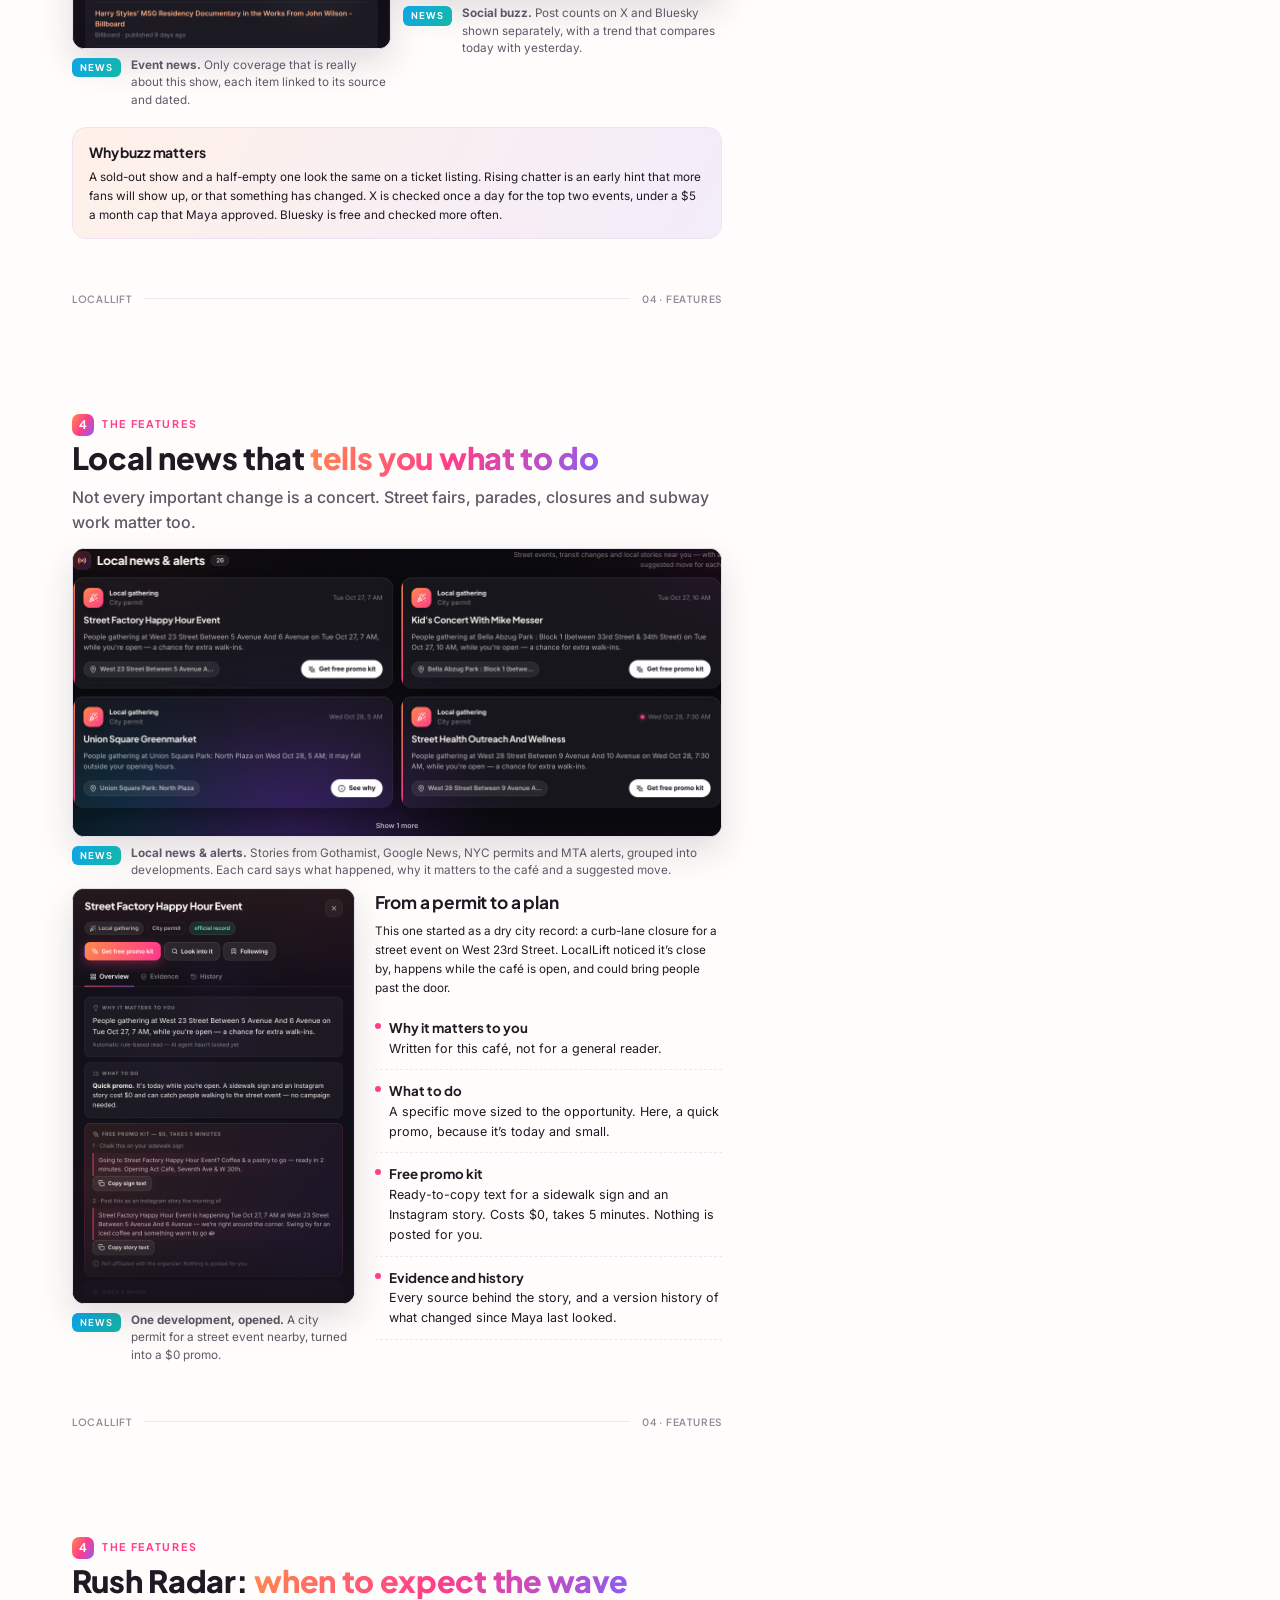
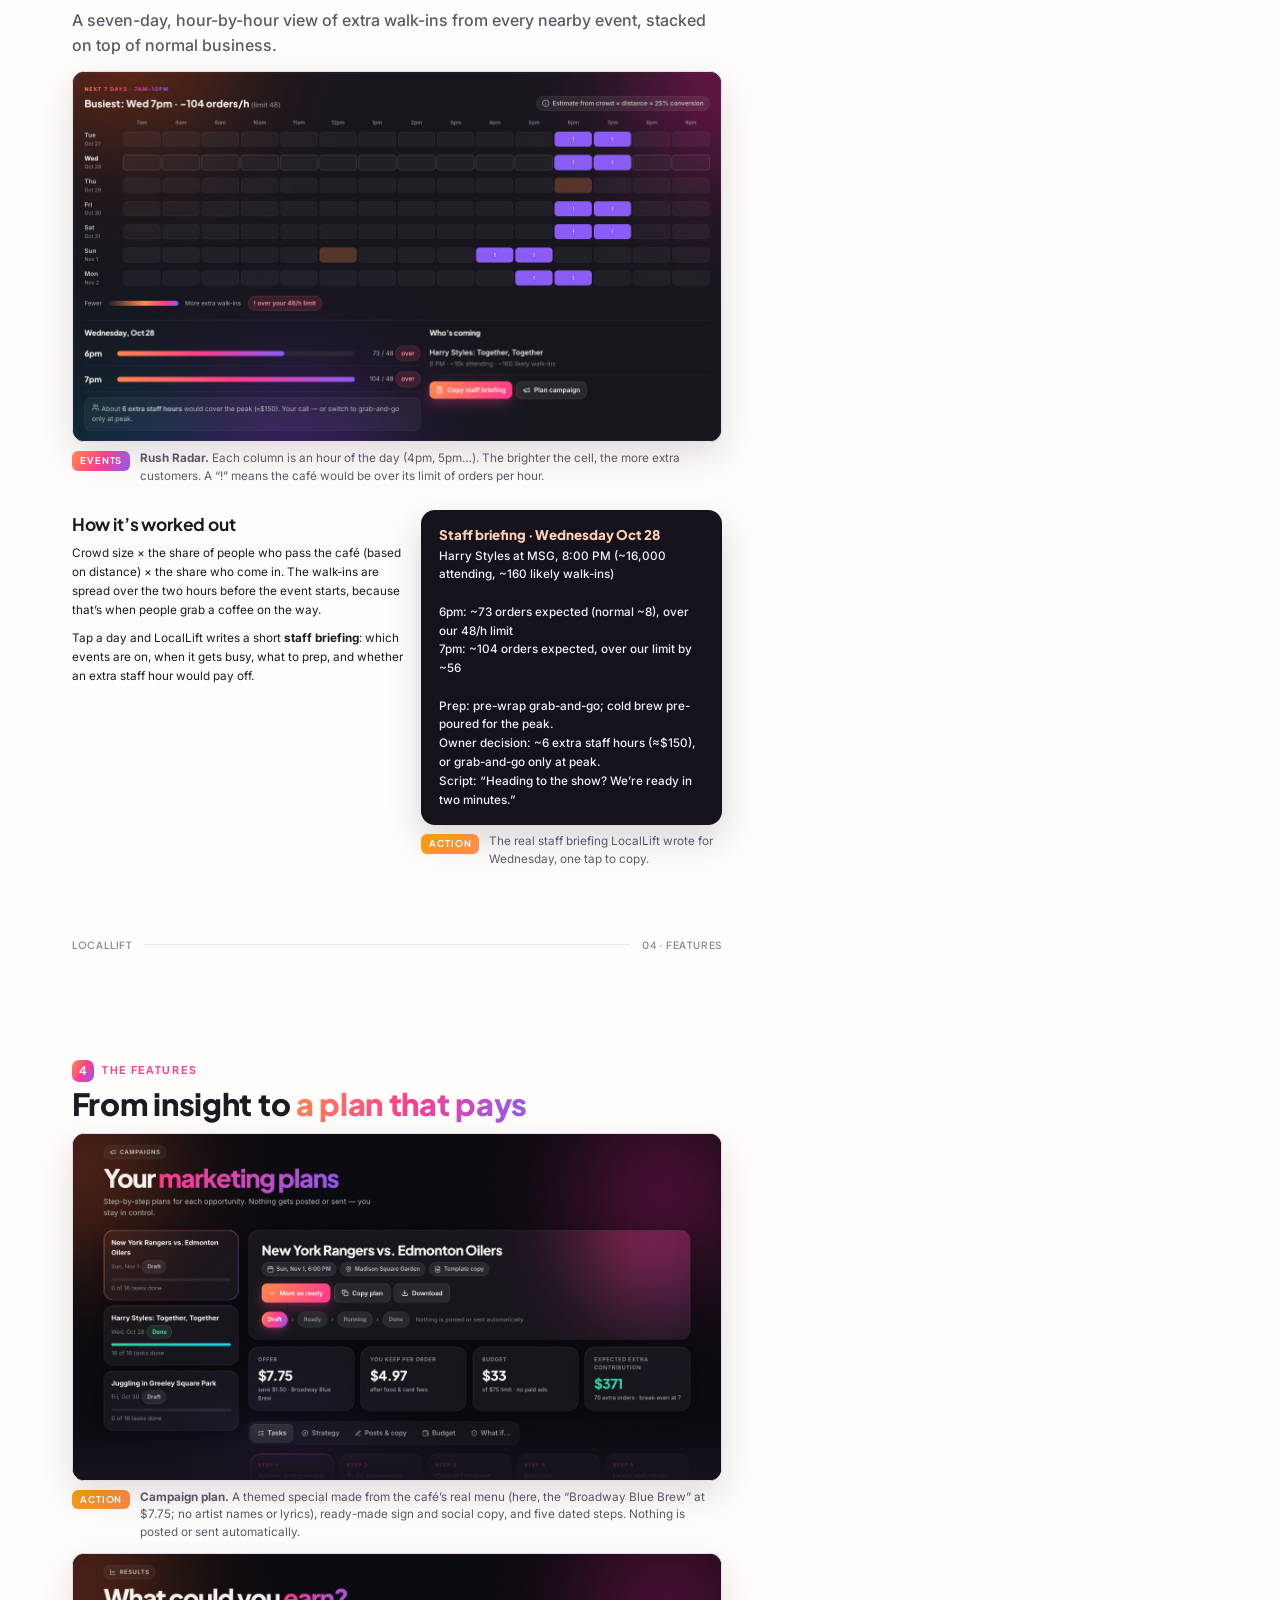
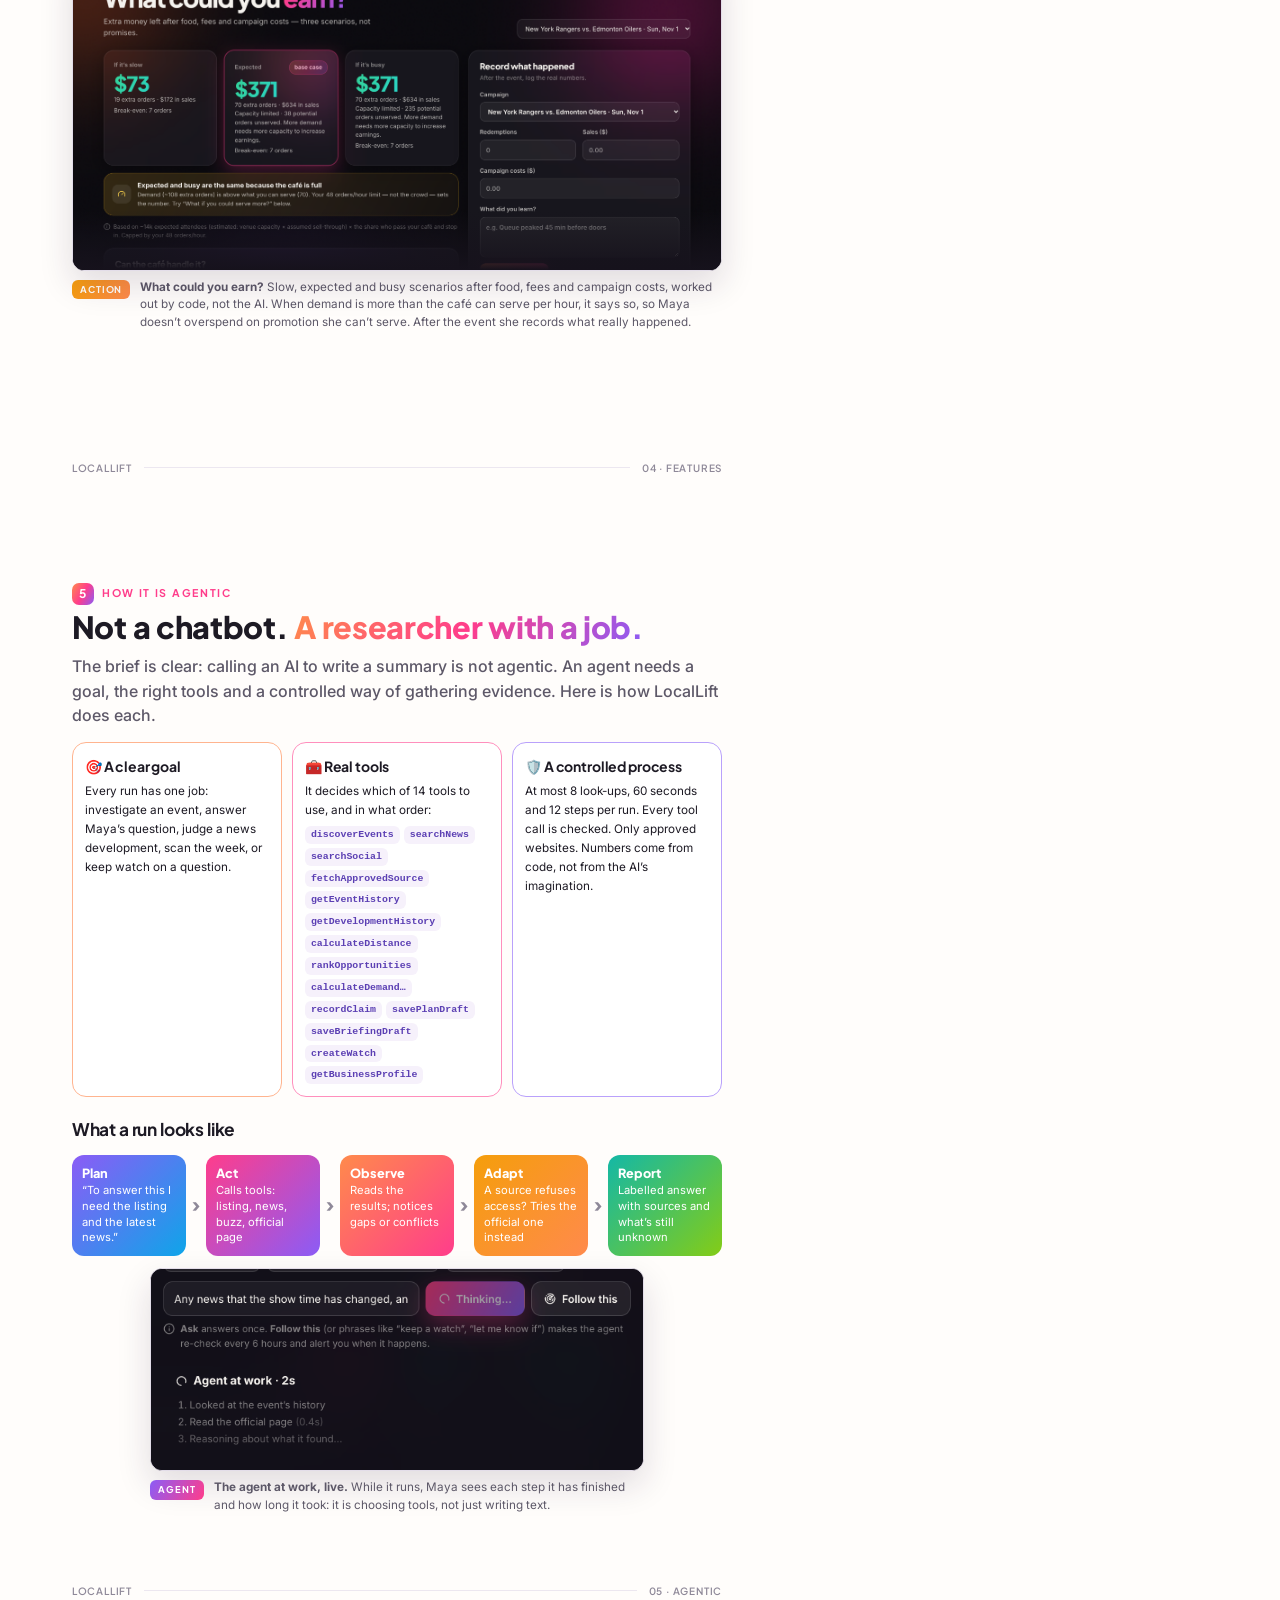
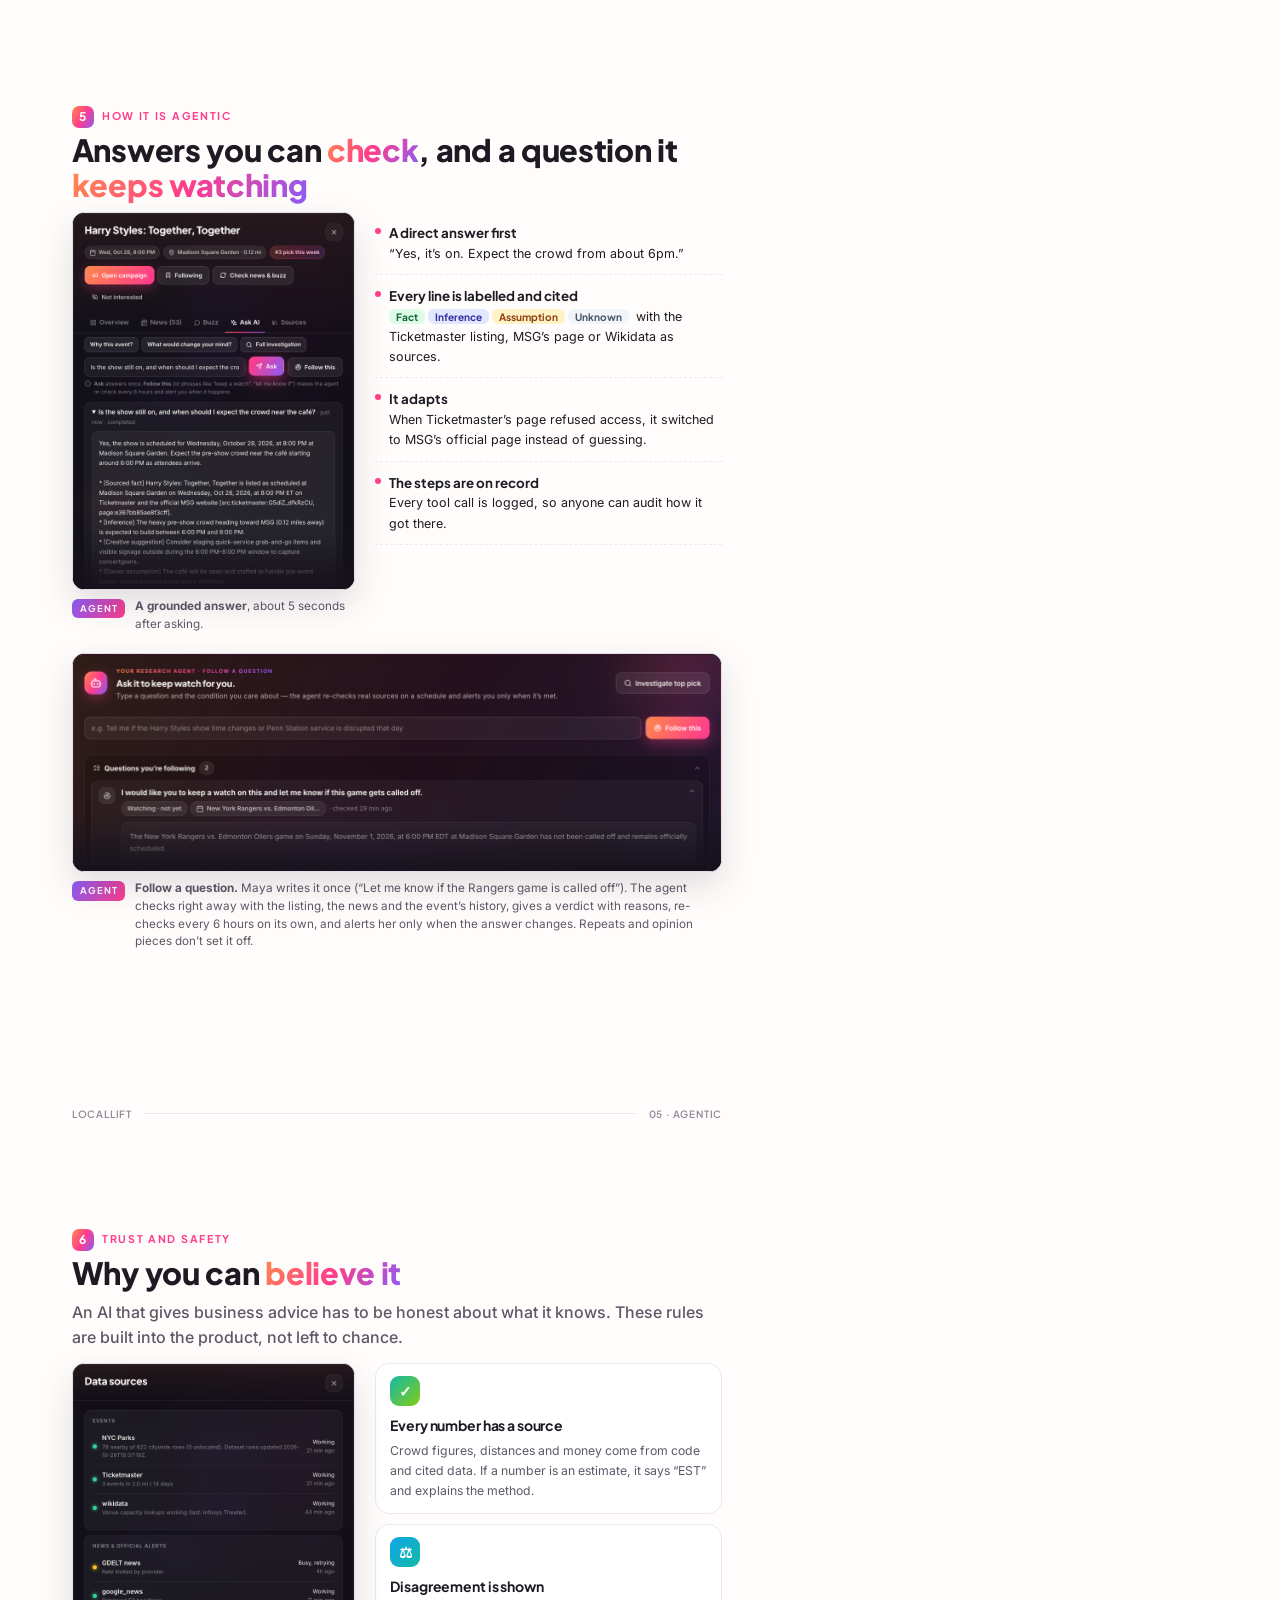
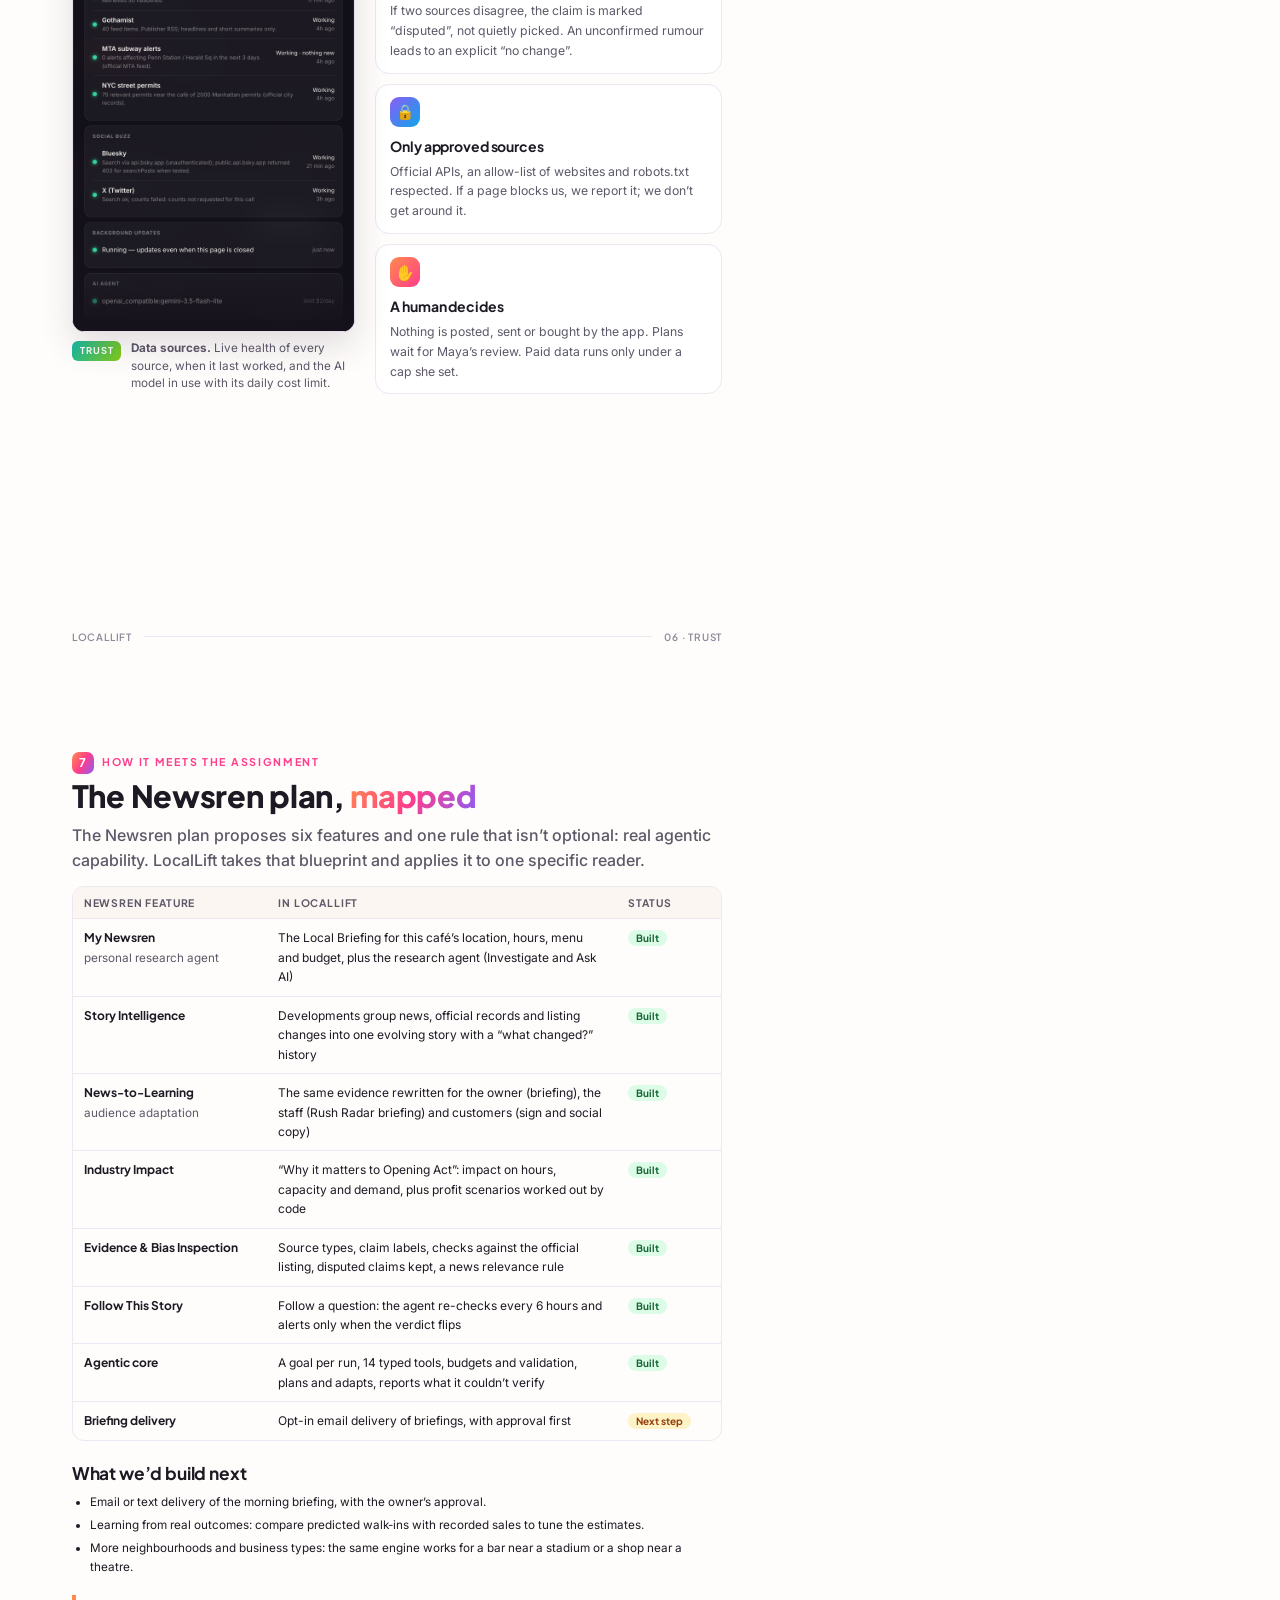
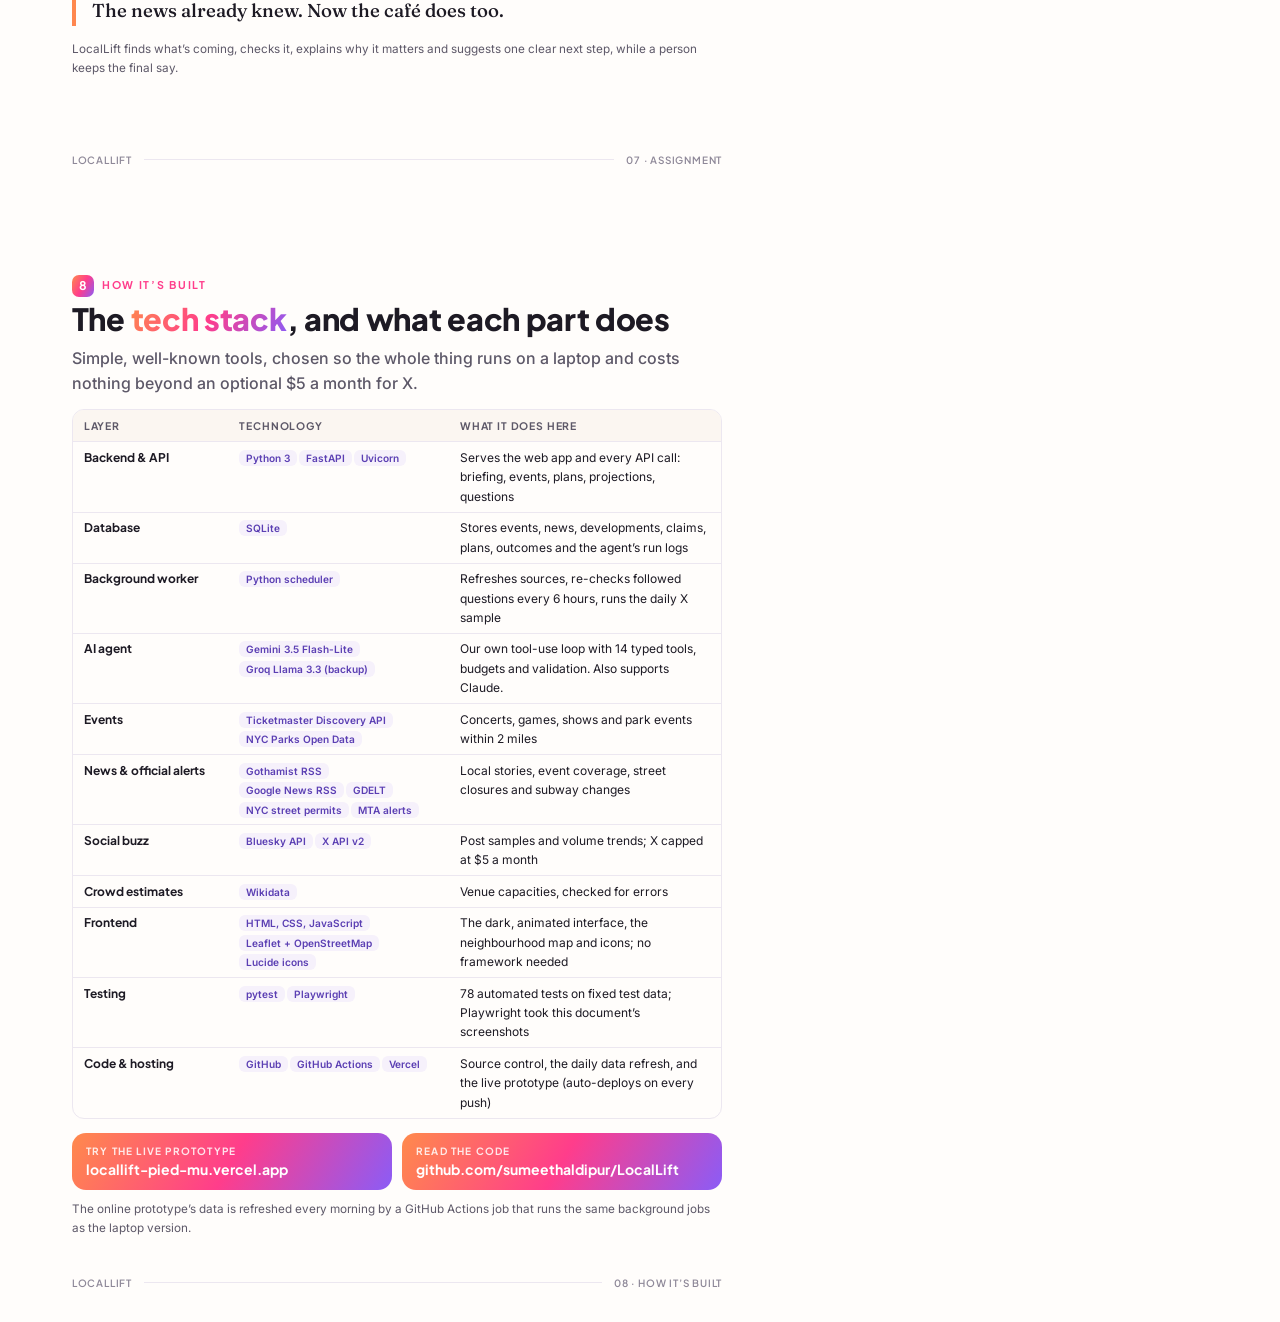
==== commit dd33db5e: "Tighten the story PDF to 14 pages; links, name and course on the cover Co-Authored-By: Claude Opus 5" ====
--- a/docs/report/LocalLift_Story.html
+++ b/docs/report/LocalLift_Story.html
@@ -47,7 +47,7 @@
   .cover .sub { font: 500 14pt/1.5 Inter; color: rgba(255,255,255,.82); margin-top: 16px; max-width: 140mm; }
   .cover .chips { display: flex; flex-wrap: wrap; gap: 8px; margin-top: 22px; margin-bottom: 12mm; }
   .cover .chip { padding: 6px 12px; border-radius: 99px; background: rgba(255,255,255,.12); border: 1px solid rgba(255,255,255,.2); font: 600 8.5pt Inter; }
-  .cover .shot-wrap { margin-top: auto; flex: none; border-radius: 14px; overflow: hidden; border: 1px solid rgba(255,255,255,.18); box-shadow: 0 30px 80px rgba(0,0,0,.5); max-height: 92mm; }
+  .cover .shot-wrap { margin-top: auto; flex: none; max-height: 66mm !important; border-radius: 14px; overflow: hidden; border: 1px solid rgba(255,255,255,.18); box-shadow: 0 30px 80px rgba(0,0,0,.5); max-height: 92mm; }
   .cover .shot-wrap img { width: 100%; display: block; }
   .cover .meta { display: flex; justify-content: space-between; margin-top: 12mm; font: 600 8pt "Plus Jakarta Sans"; letter-spacing: .1em; text-transform: uppercase; color: rgba(255,255,255,.6); }
 
@@ -118,12 +118,19 @@
   .l-unk { background: #f1f5f9; color: #475569; } .l-dis { background: #fee2e2; color: #991b1b; }
   ul.clean { padding-left: 18px; margin: 6px 0 10px; } ul.clean li { margin-bottom: 4px; }
   .toc { margin-top: 10px; }
+  .author { margin-top: 12mm; padding-left: 14px; border-left: 4px solid #ffb48f; }
+  .author .who { font: 800 22pt/1.1 "Plus Jakarta Sans"; letter-spacing: -.01em; }
+  .author .course { font: 600 13pt/1.4 Inter; color: rgba(255,255,255,.85); margin-top: 4px; }
+  .links.big { margin-top: 8mm; }
+  .links.big .lnk { padding: 14px 16px; }
+  .links.big .lv { font-size: 11pt; white-space: nowrap; word-break: normal; }
+  .links.big { margin-bottom: 9mm; }
   .links { display: grid; grid-template-columns: 1fr 1fr; gap: 10px; }
   .lnk { display: block; text-decoration: none; border-radius: 14px; padding: 12px 14px; color: #fff; background: var(--grad); }
   .lnk .lk { display: block; font: 700 7.5pt "Plus Jakarta Sans"; letter-spacing: .12em; text-transform: uppercase; opacity: .85; }
   .lnk .lv { display: block; font: 700 10.5pt "Plus Jakarta Sans"; margin-top: 3px; word-break: break-all; }
   .lnk.dark { background: rgba(255,255,255,.1); border: 1px solid rgba(255,255,255,.22); }
-  .stack-table td { padding: 7px 11px; }
+  .stack-table td { padding: 5.5px 11px; }
   .stack-table td:first-child { width: 24%; }
   .stack-table td:nth-child(2) { width: 34%; }
   .tag { display: inline-block; font: 600 7.6pt Inter; padding: 2px 7px; border-radius: 6px; background: #f6f1fb; color: #5b3fb3; margin: 1px 2px 1px 0; }
@@ -138,47 +145,19 @@
   <div class="blob b1"></div><div class="blob b2"></div><div class="blob b3"></div>
   <div class="inner">
     <div class="brand"><div class="mark">☕</div>LocalLift</div>
-    <h1>Turning local news<br>into a café’s<br><span style="color:#ffd2b8">next good day.</span></h1>
+    <h1 style="margin-top:20mm;font-size:40pt">Turning local news<br>into a café’s<br><span style="color:#ffd2b8">next good day.</span></h1>
     <p class="sub">An AI research agent that reads the neighbourhood’s news, events and buzz, then tells a small café what’s coming, why it matters and what to do about it.</p>
-    <div class="chips"><span class="chip">Agentic AI</span><span class="chip">Live local news</span><span class="chip">Event intelligence</span><span class="chip">Midtown NYC</span></div>
+    <div class="author">
+      <div class="who">Sumeet Haldipur</div>
+      <div class="course">Software Engineering Management · Fall 2026</div>
+    </div>
+    <div class="links big">
+      <a class="lnk" href="https://locallift-pied-mu.vercel.app"><span class="lk">Live prototype · Vercel</span><span class="lv">locallift-pied-mu.vercel.app</span></a>
+      <a class="lnk dark" href="https://github.com/sumeethaldipur/LocalLift"><span class="lk">Source code · GitHub</span><span class="lv">github.com/sumeethaldipur/LocalLift</span></a>
+    </div>
     <div class="shot-wrap"><img src="shots/s01_briefing.png" alt="LocalLift briefing home"></div>
-    <div class="meta"><span>Sumeet Haldipur · Software Engineering Management · Fall 2026</span><span>October 27, 2026</span></div>
-  </div>
-</section>
-
-<!-- ============ CONTENTS ============ -->
-<section class="page">
-  <div class="kicker">Inside</div>
-  <h2>The story in <span class="grad">eight parts</span></h2>
-  <p class="lead">This document follows one café owner through the problem, the idea, the product and the AI that does the work. Every screenshot is labelled with the capability it shows.</p>
-  <div class="toc">
-    <a><span class="n">01</span><span class="t">The problem</span><span class="d">A café that keeps finding out too late</span></a>
-    <a><span class="n">02</span><span class="t">The idea</span><span class="d">Use local news as an early-warning system</span></a>
-    <a><span class="n">03</span><span class="t">Meet LocalLift</span><span class="d">One screen that answers “what’s coming?”</span></a>
-    <a><span class="n">04</span><span class="t">The features, one by one</span><span class="d">Briefing, events, news, buzz, radar, plans, results</span></a>
-    <a><span class="n">05</span><span class="t">How it is agentic</span><span class="d">A goal, tools and a controlled process</span></a>
-    <a><span class="n">06</span><span class="t">Trust and safety</span><span class="d">Why you can believe what it says</span></a>
-    <a><span class="n">07</span><span class="t">How it meets the assignment</span><span class="d">Newsren plan, mapped feature by feature</span></a>
-    <a><span class="n">08</span><span class="t">How it’s built</span><span class="d">Tech stack, code and live prototype</span></a>
-  </div>
-  <div class="links" style="margin-top:16px">
-    <a class="lnk" href="https://locallift-pied-mu.vercel.app"><span class="lk">Live prototype</span><span class="lv">locallift-pied-mu.vercel.app</span></a>
-    <a class="lnk" href="https://github.com/sumeethaldipur/LocalLift"><span class="lk">Source code</span><span class="lv">github.com/sumeethaldipur/LocalLift</span></a>
-  </div>
-  <div class="callout" style="margin-top:22px">
-    <h4>How to read the screenshots</h4>
-    <p class="small">Each picture has a coloured tag that names the capability it proves:
-      <span class="cap-tag news" style="display:inline-block">News</span> news intelligence,
-      <span class="cap-tag agent" style="display:inline-block">Agent</span> agentic AI,
-      <span class="cap-tag" style="display:inline-block">Events</span> event and crowd intelligence,
-      <span class="cap-tag money" style="display:inline-block">Action</span> plans and money, and
-      <span class="cap-tag trust" style="display:inline-block">Trust</span> evidence and safety.</p>
-  </div>
-  <div class="story">
-    <h4>A quick note on what’s real</h4>
-    <p class="small muted">The café, “Opening Act Café” near Penn Station and Madison Square Garden, is made up so we could show the idea end to end. Everything around it is real: the events come from Ticketmaster and NYC Parks, the news from Gothamist, Google News and GDELT, the transit alerts from the MTA, permits from NYC Open Data, and the social buzz from Bluesky and X.</p>
-  </div>
-  <div class="footer"><span>LocalLift</span><span class="bar"></span><span>Contents</span></div>
+    <div class="meta"><span>Project report · Newsren brief</span><span>October 27, 2026</span></div>
+  </div>
 </section>
 
 <!-- ============ 01 PROBLEM ============ -->
@@ -202,6 +181,7 @@
     <h4>The cost of not knowing</h4>
     <p class="small">Small food businesses run on thin margins. One missed rush, or one over-prepared quiet night, can wipe out a week’s profit. Big chains have analysts for this. Independent cafés don’t.</p>
   </div>
+  <p class="small muted" style="margin-top:10px"><b>What’s real here:</b> the café is made up so we could show the idea end to end. Everything around it is real: events from Ticketmaster and NYC Parks, news from Gothamist, Google News and GDELT, MTA transit alerts, NYC street permits, and social buzz from Bluesky and X.</p>
   <div class="footer"><span>LocalLift</span><span class="bar"></span><span>01 · The problem</span></div>
 </section>
 
@@ -238,36 +218,26 @@
 <section class="page">
   <div class="kicker"><span class="num">3</span>Meet LocalLift</div>
   <h2>One screen that answers <span class="grad">“what’s coming?”</span></h2>
-  <p class="lead">Maya opens LocalLift with her morning coffee. In under a minute she knows her week.</p>
-  <figure>
-    <div class="frame"><img src="shots/s01_briefing.png" alt=""></div>
-    <figcaption><span class="cap-tag news">News</span><span><b>The Local Briefing.</b> A live ticker of what’s happening nearby, four headline numbers for the week, and the AI research agent right at the top, ready to investigate or keep watch.</span></figcaption>
+  <p class="lead">Over 1,700 events happen within two miles every fortnight. Maya doesn’t need 1,700. She needs the three that matter, and she gets them with her morning coffee.</p>
+  <figure>
+    <div class="frame"><img src="shots/s02_shortlist.png" alt=""></div>
+    <figcaption><span class="cap-tag">Events</span><span><b>Top picks this week, on a live map.</b> Each event gets a plain, explainable score for distance, timing, crowd size, demand and fit with the café’s hours. The café is pinned in orange, the best opportunities in pink.</span></figcaption>
   </figure>
   <h3>A typical morning, in five taps</h3>
   <ol class="steps">
-    <li><b>Read the briefing.</b> The top picks for the week and anything urgent, like a cancellation or a subway closure.</li>
-    <li><b>Open an event.</b> See the expected crowd, the distance, the relevant news and the buzz.</li>
-    <li><b>Ask the agent.</b> “Is this still on, and when will people pass the café?” It checks sources and answers with citations.</li>
-    <li><b>Plan a campaign.</b> A themed special and a step-by-step plan, with the profit worked out.</li>
-    <li><b>Check Rush Radar.</b> Which hours will be busy, and whether she needs an extra pair of hands.</li>
+    <li><b>Read the briefing:</b> the week’s top picks and anything urgent, like a cancellation or a subway closure.</li>
+    <li><b>Open an event:</b> the expected crowd, the distance, the relevant news and the buzz.</li>
+    <li><b>Ask the agent:</b> “Is this still on, and when will people pass the café?” It answers with sources.</li>
+    <li><b>Plan a campaign:</b> a themed special and a step-by-step plan, with the profit worked out.</li>
+    <li><b>Check Rush Radar:</b> which hours will be busy, and whether she needs an extra pair of hands.</li>
   </ol>
+  <p class="small muted">Every screenshot in this report carries a tag for the capability it shows:
+    <span class="cap-tag news" style="display:inline-block">News</span>
+    <span class="cap-tag agent" style="display:inline-block">Agent</span>
+    <span class="cap-tag" style="display:inline-block">Events</span>
+    <span class="cap-tag money" style="display:inline-block">Action</span>
+    <span class="cap-tag trust" style="display:inline-block">Trust</span></p>
   <div class="footer"><span>LocalLift</span><span class="bar"></span><span>03 · Meet LocalLift</span></div>
-</section>
-
-<!-- ============ 04 FEATURES: shortlist + map ============ -->
-<section class="page">
-  <div class="kicker"><span class="num">4</span>The features</div>
-  <h2>Your <span class="grad">shortlist</span> and the map</h2>
-  <p class="lead">There are over 1,700 events within reach each fortnight. Maya doesn’t need 1,700. She needs the three that matter.</p>
-  <figure>
-    <div class="frame"><img src="shots/s02_shortlist.png" alt=""></div>
-    <figcaption><span class="cap-tag">Events</span><span><b>Top picks this week, on a live map.</b> Each event is scored on how close it is, how soon it is, how big the crowd is and whether it fits the café’s opening hours. The map pins the café in orange and the best opportunities in pink.</span></figcaption>
-  </figure>
-  <div class="grid2">
-    <div class="tile"><h4>How the ranking works</h4><p>A plain, explainable score: distance, timing, crowd size, demand evidence and café fit. No black box: the same inputs always give the same rank.</p></div>
-    <div class="tile"><h4>Crowd estimates, never “unknown”</h4><p>A published figure if there is one; otherwise the venue’s capacity (from Wikidata) times a typical sell-through; otherwise a ballpark for that type of event. Always labelled as an estimate.</p></div>
-  </div>
-  <div class="footer"><span>LocalLift</span><span class="bar"></span><span>04 · Features</span></div>
 </section>
 
 <!-- ============ 04 event detail ============ -->
@@ -290,7 +260,7 @@
         <li><b>Related news</b>Stories linked to this event, labelled with how well they’re confirmed.</li>
         <li><b>Official listing</b>A link to the source, and when we last checked it.</li>
       </ul>
-      <div class="callout" style="margin-top:14px"><h4>“#3 pick this week”</h4><p class="small">The shortlist ranks the next 7 days. A separate overall rank covers 14 days and gives extra credit to events further out, because they leave more time to prepare.</p></div>
+      <div class="callout" style="margin-top:14px"><h4>Crowd estimates, never “unknown”</h4><p class="small">A published figure if there is one; otherwise venue capacity times typical sell-through; otherwise a ballpark for that type of event. Always labelled as an estimate.</p></div>
     </div>
   </div>
   <div class="footer"><span>LocalLift</span><span class="bar"></span><span>04 · Features</span></div>
@@ -328,7 +298,7 @@
   </figure>
   <div class="side">
     <figure>
-      <div class="frame crop" style="max-height:118mm"><img src="shots/s07_development.png" alt=""></div>
+      <div class="frame crop" style="max-height:110mm"><img src="shots/s07_development.png" alt=""></div>
       <figcaption><span class="cap-tag news">News</span><span><b>One development, opened.</b> A city permit for a street event nearby, turned into a $0 promo.</span></figcaption>
     </figure>
     <div>
@@ -380,26 +350,13 @@
   <div class="kicker"><span class="num">4</span>The features</div>
   <h2>From insight to <span class="grad">a plan that pays</span></h2>
   <figure>
-    <div class="frame"><img src="shots/s10_campaign.png" alt=""></div>
-    <figcaption><span class="cap-tag money">Action</span><span><b>Campaign plan.</b> A themed special built from the café’s real menu (here, the “Broadway Blue Brew” at $7.75), five steps from “assess and prepare” to “learn and retain”, each with dated tasks.</span></figcaption>
-  </figure>
-  <div class="grid3" style="margin-top:12px">
-    <div class="tile"><div class="ic c1">1</div><h4>Themed, not generic</h4><p>The special nods to the event using real menu items. No artist names, no lyrics, add-ons under $0.40.</p></div>
-    <div class="tile"><div class="ic c2">2</div><h4>Ready-made copy</h4><p>Sign text, social captions and what staff should say, all editable.</p></div>
-    <div class="tile"><div class="ic c3">3</div><h4>Owner in control</h4><p>Draft, ready, running, done. Nothing is posted or sent automatically.</p></div>
-  </div>
-  <div class="footer"><span>LocalLift</span><span class="bar"></span><span>04 · Features</span></div>
-</section>
-
-<section class="page">
-  <div class="kicker"><span class="num">4</span>The features</div>
-  <h2>What could you <span class="grad">earn?</span></h2>
-  <p class="lead">Every plan comes with honest numbers: three scenarios, worked out by code, not by the AI.</p>
-  <figure>
-    <div class="frame"><img src="shots/s11_results.png" alt=""></div>
-    <figcaption><span class="cap-tag money">Action</span><span><b>Results.</b> Slow, expected and busy scenarios after food, fees and campaign costs. Here the café would sell out its capacity, so LocalLift says so and lets Maya test “what if we could serve more?”. After the event she records what really happened.</span></figcaption>
-  </figure>
-  <div class="callout"><h4>Why “expected” and “busy” can match</h4><p class="small">If more people want coffee than the café can make in an hour, the café’s limit sets the number, not the crowd. Showing that honestly stops an owner from over-spending on promotion they can’t serve.</p></div>
+    <div class="frame crop" style="max-height:92mm"><img src="shots/s10_campaign.png" alt=""></div>
+    <figcaption><span class="cap-tag money">Action</span><span><b>Campaign plan.</b> A themed special made from the café’s real menu (here, the “Broadway Blue Brew” at $7.75; no artist names or lyrics), ready-made sign and social copy, and five dated steps. Nothing is posted or sent automatically.</span></figcaption>
+  </figure>
+  <figure>
+    <div class="frame crop" style="max-height:84mm"><img src="shots/s11_results.png" alt=""></div>
+    <figcaption><span class="cap-tag money">Action</span><span><b>What could you earn?</b> Slow, expected and busy scenarios after food, fees and campaign costs, worked out by code, not the AI. When demand is more than the café can serve per hour, it says so, so Maya doesn’t overspend on promotion she can’t serve. After the event she records what really happened.</span></figcaption>
+  </figure>
   <div class="footer"><span>LocalLift</span><span class="bar"></span><span>04 · Features</span></div>
 </section>
 
@@ -431,50 +388,25 @@
 
 <section class="page">
   <div class="kicker"><span class="num">5</span>How it is agentic</div>
-  <h2>Answers you can <span class="grad">check</span></h2>
+  <h2>Answers you can <span class="grad">check</span>, and a question it <span class="grad">keeps watching</span></h2>
   <div class="side">
     <figure>
-      <div class="frame crop" style="max-height:150mm"><img src="shots/s13_agent_answer.png" alt=""></div>
+      <div class="frame crop" style="max-height:100mm"><img src="shots/s13_agent_answer.png" alt=""></div>
       <figcaption><span class="cap-tag agent">Agent</span><span><b>A grounded answer</b>, about 5 seconds after asking.</span></figcaption>
     </figure>
     <div>
-      <h3 style="margin-top:0">What makes it trustworthy</h3>
       <ul class="pointlist">
         <li><b>A direct answer first</b>“Yes, it’s on. Expect the crowd from about 6pm.”</li>
-        <li><b>Every line is labelled</b>Sourced fact, inference, creative suggestion, owner assumption or unknown.</li>
-        <li><b>Sources are cited</b>The Ticketmaster listing ID, the official MSG page and the Wikidata venue record.</li>
-        <li><b>It says what would change its mind</b>Here: an official cancellation or reschedule.</li>
-        <li><b>The steps are on record</b>“Steps the agent took” shows every tool call, so anyone can audit it.</li>
+        <li><b>Every line is labelled and cited</b><span class="label l-fact">Fact</span><span class="label l-inf">Inference</span><span class="label l-ass">Assumption</span><span class="label l-unk">Unknown</span> with the Ticketmaster listing, MSG’s page or Wikidata as sources.</li>
+        <li><b>It adapts</b>When Ticketmaster’s page refused access, it switched to MSG’s official page instead of guessing.</li>
+        <li><b>The steps are on record</b>Every tool call is logged, so anyone can audit how it got there.</li>
       </ul>
     </div>
   </div>
-  <div class="callout">
-    <h4>It adapts when things go wrong</h4>
-    <p class="small">In one real run, Ticketmaster’s page refused access. Instead of giving up or guessing, the agent switched to Madison Square Garden’s official page, confirmed the date, recorded the claim and saved a plan. In another, the news service was rate-limited; the agent said so plainly and answered from what it could verify.</p>
-  </div>
-  <p class="small"><b>Every sentence is labelled:</b>
-    <span class="label l-fact">Fact</span> from a source,
-    <span class="label l-inf">Inference</span> reasoned from facts,
-    <span class="label l-ass">Assumption</span> the owner’s own setting,
-    <span class="label l-unk">Unknown</span> couldn’t be verified,
-    <span class="label l-dis">Disputed</span> sources disagree.</p>
-  <div class="footer"><span>LocalLift</span><span class="bar"></span><span>05 · Agentic</span></div>
-</section>
-
-<section class="page">
-  <div class="kicker"><span class="num">5</span>How it is agentic</div>
-  <h2>“Follow a question”: <span class="grad">the agent keeps watch</span></h2>
-  <p class="lead">This is the feature that makes LocalLift feel like a colleague. Maya writes a question once, and the agent keeps checking the news for her.</p>
-  <figure>
-    <div class="frame"><img src="shots/s14_follow.png" alt=""></div>
-    <figcaption><span class="cap-tag agent">Agent</span><span><b>Your research agent.</b> Followed questions with their latest verdict. Each one can be opened, re-checked now or stopped.</span></figcaption>
-  </figure>
-  <ol class="steps">
-    <li><b>Maya asks</b> “Let me know if the Rangers game is called off.” She can type it on the Briefing page or in an event’s Ask tab.</li>
-    <li><b>The agent checks right away</b> using the listing, the news and the event’s history, then gives a verdict: <i>met</i> or <i>not met</i>, with reasons.</li>
-    <li><b>It re-checks every 6 hours</b> on its own, through the background worker.</li>
-    <li><b>It only alerts when the answer changes</b> from “not met” to “met”. Repeated or opinion articles don’t set it off, so no alert fatigue.</li>
-  </ol>
+  <figure style="margin-top:14px">
+    <div class="frame crop" style="max-height:58mm"><img src="shots/s14_follow.png" alt=""></div>
+    <figcaption><span class="cap-tag agent">Agent</span><span><b>Follow a question.</b> Maya writes it once (“Let me know if the Rangers game is called off”). The agent checks right away with the listing, the news and the event’s history, gives a verdict with reasons, re-checks every 6 hours on its own, and alerts her only when the answer changes. Repeats and opinion pieces don’t set it off.</span></figcaption>
+  </figure>
   <div class="footer"><span>LocalLift</span><span class="bar"></span><span>05 · Agentic</span></div>
 </section>
 
@@ -520,6 +452,8 @@
     <li>Learning from real outcomes: compare predicted walk-ins with recorded sales to tune the estimates.</li>
     <li>More neighbourhoods and business types: the same engine works for a bar near a stadium or a shop near a theatre.</li>
   </ul>
+  <div class="quote" style="margin-top:18px">The news already knew. Now the café does too.</div>
+  <p class="small muted">LocalLift finds what’s coming, checks it, explains why it matters and suggests one clear next step, while a person keeps the final say.</p>
   <div class="footer"><span>LocalLift</span><span class="bar"></span><span>07 · Assignment</span></div>
 </section>
 
@@ -539,35 +473,15 @@
     <tr><td><b>Social buzz</b></td><td><span class="tag">Bluesky API</span><span class="tag">X API v2</span></td><td>Post samples and volume trends; X capped at $5 a month</td></tr>
     <tr><td><b>Crowd estimates</b></td><td><span class="tag">Wikidata</span></td><td>Venue capacities, checked for errors</td></tr>
     <tr><td><b>Frontend</b></td><td><span class="tag">HTML, CSS, JavaScript</span><span class="tag">Leaflet + OpenStreetMap</span><span class="tag">Lucide icons</span></td><td>The dark, animated interface, the neighbourhood map and icons; no framework needed</td></tr>
-    <tr><td><b>Testing</b></td><td><span class="tag">pytest</span><span class="tag">Playwright</span></td><td>75 automated tests on fixed test data; Playwright took this document’s screenshots</td></tr>
-    <tr><td><b>Code &amp; hosting</b></td><td><span class="tag">GitHub</span><span class="tag">Vercel</span></td><td>Source control and the live prototype</td></tr>
+    <tr><td><b>Testing</b></td><td><span class="tag">pytest</span><span class="tag">Playwright</span></td><td>78 automated tests on fixed test data; Playwright took this document’s screenshots</td></tr>
+    <tr><td><b>Code &amp; hosting</b></td><td><span class="tag">GitHub</span><span class="tag">GitHub Actions</span><span class="tag">Vercel</span></td><td>Source control, the daily data refresh, and the live prototype (auto-deploys on every push)</td></tr>
   </table>
   <div class="links" style="margin-top:14px">
     <a class="lnk" href="https://locallift-pied-mu.vercel.app"><span class="lk">Try the live prototype</span><span class="lv">locallift-pied-mu.vercel.app</span></a>
     <a class="lnk" href="https://github.com/sumeethaldipur/LocalLift"><span class="lk">Read the code</span><span class="lv">github.com/sumeethaldipur/LocalLift</span></a>
   </div>
-  <p class="small muted" style="margin-top:10px">The online prototype runs on a snapshot of the data from October 27, 2026. The full version, with the background worker and live refreshes, runs locally (see the README).</p>
+  <p class="small muted" style="margin-top:10px">The online prototype’s data is refreshed every morning by a GitHub Actions job that runs the same background jobs as the laptop version.</p>
   <div class="footer"><span>LocalLift</span><span class="bar"></span><span>08 · How it’s built</span></div>
-</section>
-
-<!-- ============ CLOSING ============ -->
-<section class="page cover">
-  <div class="blob b1"></div><div class="blob b2"></div><div class="blob b3"></div>
-  <div class="inner" style="justify-content:center">
-    <div class="brand"><div class="mark">☕</div>LocalLift</div>
-    <h1 style="margin-top:22mm;font-size:36pt">The news already knew.<br><span style="color:#ffd2b8">Now the café does too.</span></h1>
-    <p class="sub">LocalLift reads the neighbourhood so a small business doesn’t have to. It finds what’s coming, checks it, explains why it matters, and suggests one clear next step, while a person keeps the final say.</p>
-    <div class="grid3" style="margin-top:20mm;color:#fff">
-      <div><div style="font:800 26pt 'Plus Jakarta Sans'">9</div><div class="small" style="opacity:.75">live data sources</div></div>
-      <div><div style="font:800 26pt 'Plus Jakarta Sans'">14</div><div class="small" style="opacity:.75">agent tools</div></div>
-      <div><div style="font:800 26pt 'Plus Jakarta Sans'">~5s</div><div class="small" style="opacity:.75">typical agent answer</div></div>
-    </div>
-    <div class="links" style="margin-top:16mm">
-      <a class="lnk dark" href="https://locallift-pied-mu.vercel.app"><span class="lk">Live prototype</span><span class="lv">locallift-pied-mu.vercel.app</span></a>
-      <a class="lnk dark" href="https://github.com/sumeethaldipur/LocalLift"><span class="lk">Source code</span><span class="lv">github.com/sumeethaldipur/LocalLift</span></a>
-    </div>
-    <div style="margin-top:14mm;font:600 9pt 'Plus Jakarta Sans';letter-spacing:.08em;text-transform:uppercase;color:rgba(255,255,255,.7)">Sumeet Haldipur · Software Engineering Management · Fall 2026</div>
-  </div>
 </section>
 
 </body>
